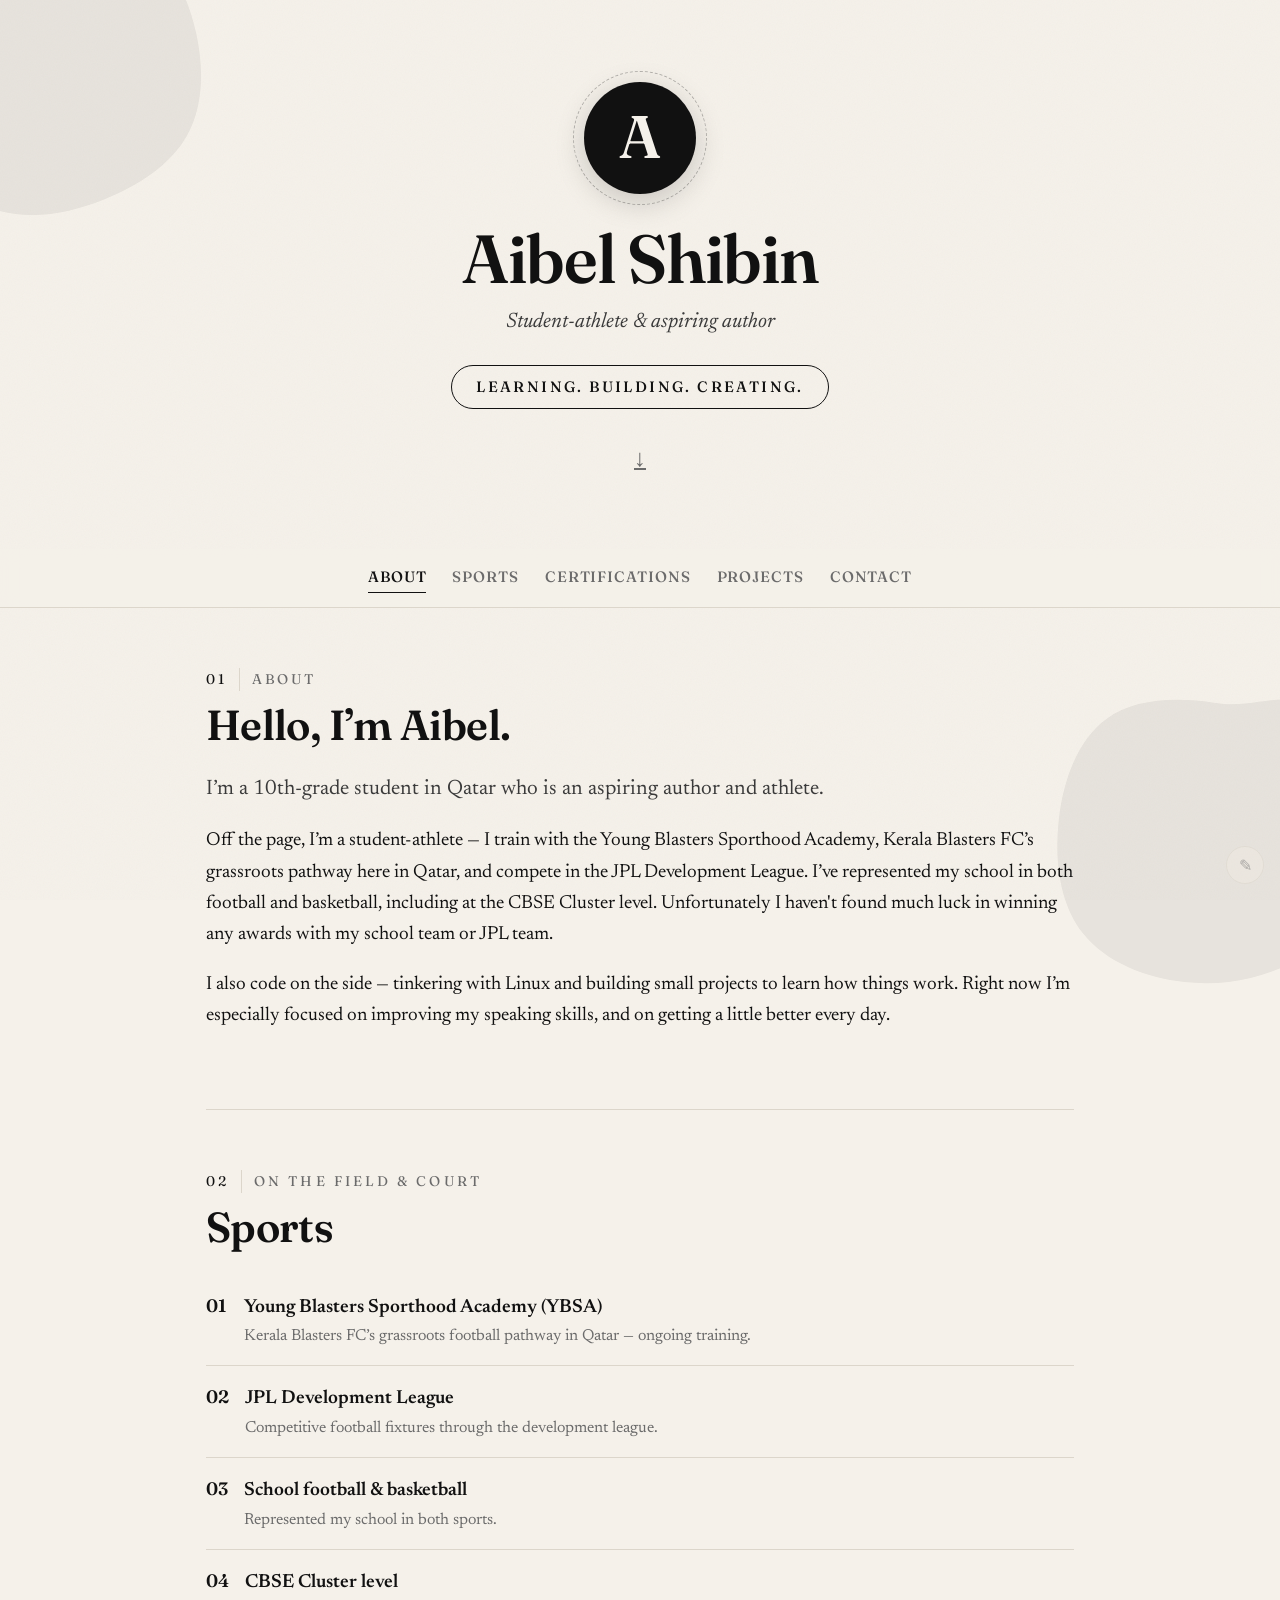
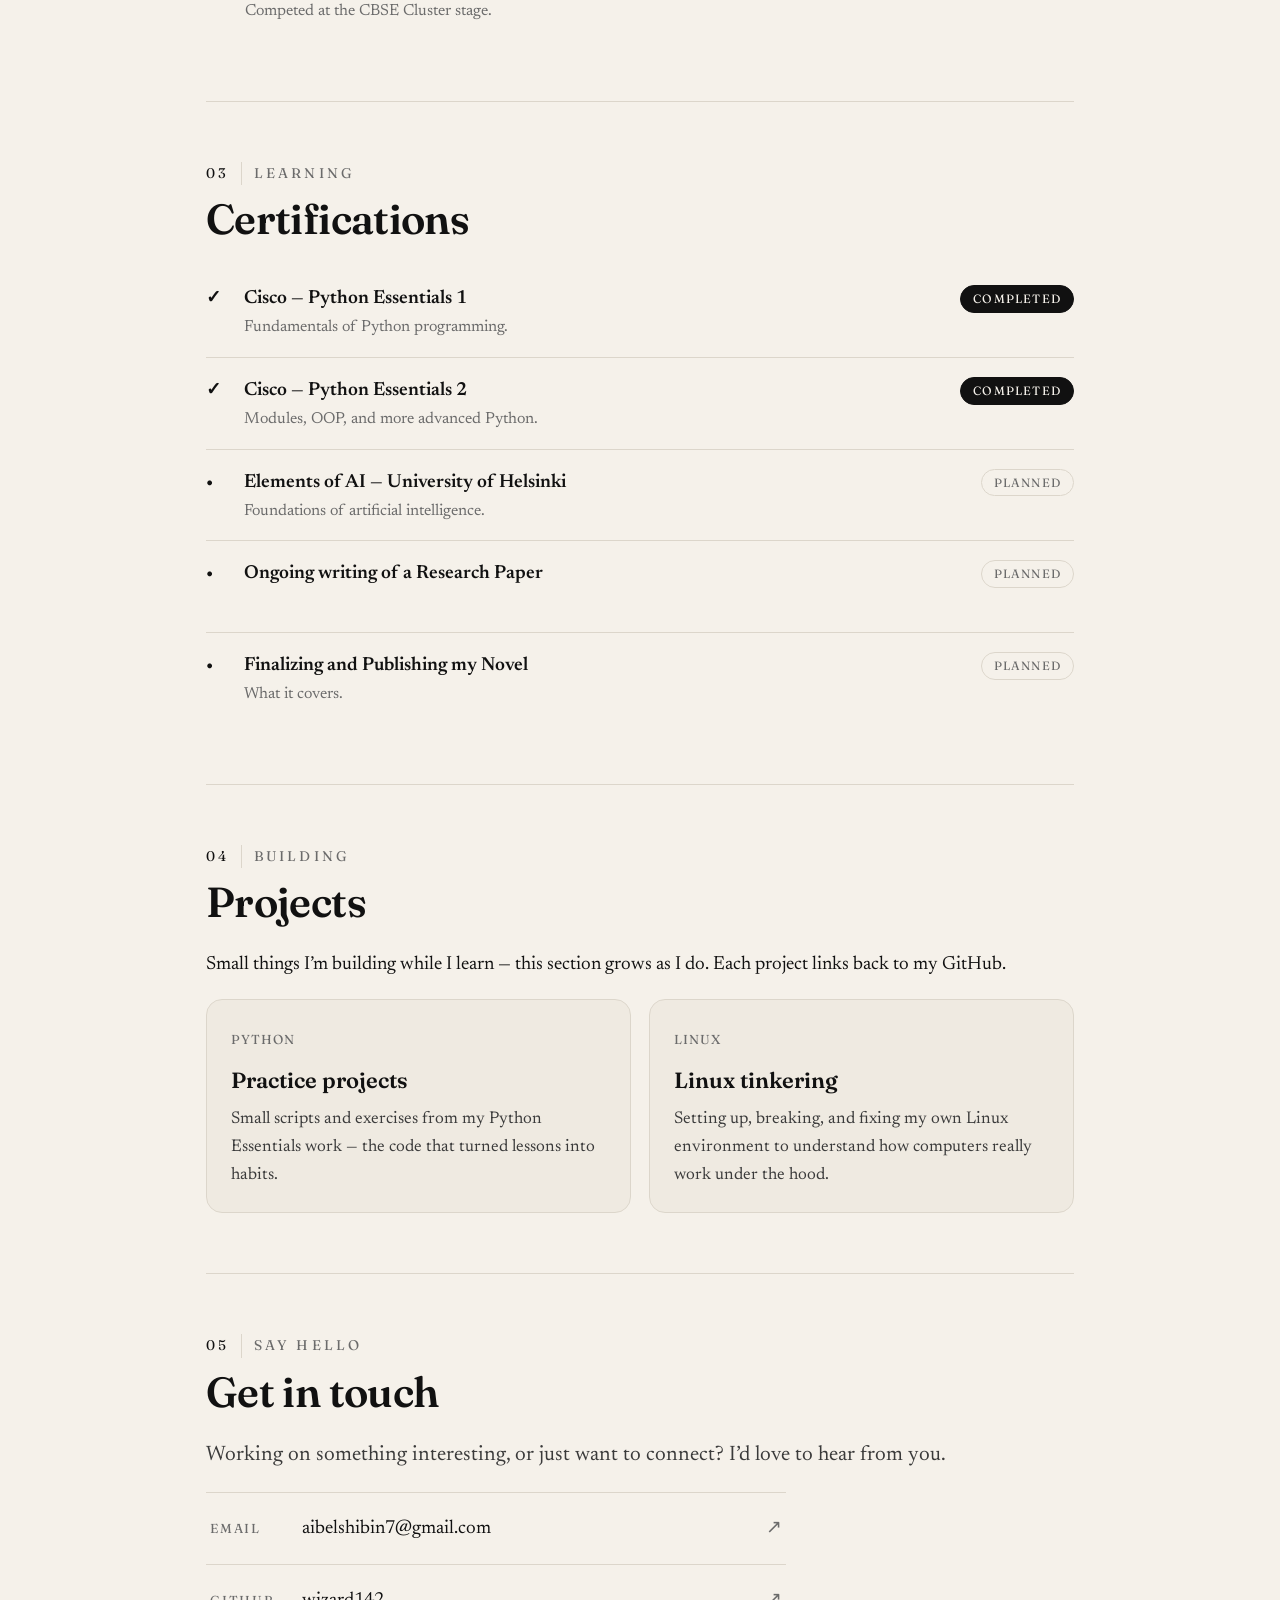
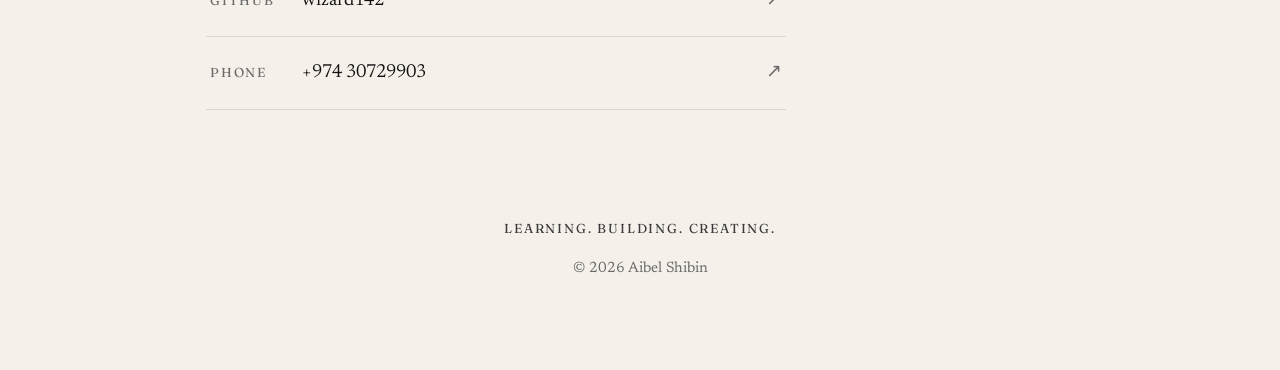
==== index.html @ 4d0c60ab "Add files via upload" ====
<!DOCTYPE html>
<html lang="en">
<head>
<meta charset="UTF-8">
<meta name="viewport" content="width=device-width, initial-scale=1.0">
<title>Aibel Shibin — Student-athlete &amp; aspiring author</title>
<meta name="description" content="Aibel Shibin — 10th-grade student in Qatar, aspiring author, student-athlete, and coder. Learning. Building. Creating.">
<script>document.documentElement.className += ' js';</script>
<link rel="preconnect" href="https://fonts.googleapis.com">
<link rel="preconnect" href="https://fonts.gstatic.com" crossorigin="">
<link href="https://fonts.googleapis.com/css2?family=Fraunces:ital,opsz,wght@0,9..144,300..900;1,9..144,300..600&amp;family=Newsreader:ital,opsz,wght@0,6..72,300..600;1,6..72,300..500&amp;display=swap" rel="stylesheet">
<style>
  :root{
    --paper:#F5F1EA;
    --ink:#111111;
    --ink-soft:#3a3a3a;
    --muted:#6b6b6b;
    --line:#dcd6cb;
    --card:#efeae1;
    --maxw:920px;
  }
  *{box-sizing:border-box;}
  html{scroll-behavior:smooth;}
  body{
    margin:0;background:var(--paper);color:var(--ink);
    font-family:"Newsreader", Georgia, "Times New Roman", serif;
    font-size:19px;line-height:1.65;-webkit-font-smoothing:antialiased;overflow-x:hidden;
  }

  /* ---- scroll progress ---- */
  #progress{position:fixed;top:0;left:0;height:3px;width:0;background:var(--ink);z-index:60;transition:width .12s linear;}

  /* ---- paper grain ---- */
  #grain{position:fixed;inset:0;z-index:0;pointer-events:none;opacity:.04;mix-blend-mode:multiply;
    background-image:url("data:image/svg+xml,%3Csvg xmlns='http://www.w3.org/2000/svg' width='140' height='140'%3E%3Cfilter id='n'%3E%3CfeTurbulence type='fractalNoise' baseFrequency='0.85' numOctaves='2' stitchTiles='stitch'/%3E%3C/filter%3E%3Crect width='100%25' height='100%25' filter='url(%23n)'/%3E%3C/svg%3E");}

  /* ---- organic corner blobs ---- */
  .blob{position:fixed;z-index:0;pointer-events:none;opacity:0.06;fill:var(--ink);}
  .blob.tl{top:-140px;left:-160px;width:420px;height:420px;animation:floatA 17s ease-in-out infinite;}
  .blob.br{bottom:-160px;right:-170px;width:460px;height:460px;animation:floatB 21s ease-in-out infinite;}
  @keyframes floatA{0%,100%{transform:translate(0,0) rotate(0deg);}50%{transform:translate(16px,-20px) rotate(6deg);}}
  @keyframes floatB{0%,100%{transform:translate(0,0) rotate(0deg);}50%{transform:translate(-18px,14px) rotate(-6deg);}}

  .wrap{position:relative;z-index:1;max-width:var(--maxw);margin:0 auto;padding:0 26px;}

  /* ---- hero ---- */
  header.hero{padding:82px 0 44px;text-align:center;}
  .avatar{
    position:relative;width:112px;height:112px;border-radius:50%;
    background:var(--ink);color:var(--paper);
    display:flex;align-items:center;justify-content:center;margin:0 auto 30px;
    font-family:"Fraunces", Georgia, serif;font-weight:600;font-size:60px;line-height:1;
    box-shadow:0 8px 30px rgba(0,0,0,.18);user-select:none;
    transition:transform .5s cubic-bezier(.2,.8,.2,1), box-shadow .5s;
  }
  .avatar::before{content:"";position:absolute;inset:-11px;border-radius:50%;border:1.5px dashed rgba(17,17,17,.28);animation:spin 24s linear infinite;}
  @keyframes spin{to{transform:rotate(360deg);}}
  .avatar:hover{transform:translateY(-4px) rotate(-4deg);box-shadow:0 14px 40px rgba(0,0,0,.24);}
  .avatar span{transform:translateY(-2px);}
  h1{font-family:"Fraunces", Georgia, serif;font-weight:600;font-size:clamp(40px,7.4vw,68px);letter-spacing:-0.015em;margin:0 0 14px;line-height:1.0;}
  .headline{font-size:clamp(17px,2.4vw,21px);color:var(--ink-soft);font-style:italic;margin:0 auto 24px;max-width:620px;}
  .pill{display:inline-block;border:1.5px solid var(--ink);border-radius:999px;padding:9px 24px;font-family:"Fraunces", Georgia, serif;font-weight:500;font-size:15px;letter-spacing:0.16em;text-transform:uppercase;}
  .scroll-hint{display:block;margin:38px auto 0;width:26px;height:26px;color:var(--muted);font-size:24px;line-height:26px;animation:bob 1.9s ease-in-out infinite;transition:opacity .4s;}
  @keyframes bob{0%,100%{transform:translateY(0);}50%{transform:translateY(7px);}}
  body.scrolled .scroll-hint{opacity:0;}

  /* ---- nav ---- */
  nav{position:sticky;top:0;z-index:5;background:rgba(245,241,234,0.82);backdrop-filter:blur(8px);border-bottom:1px solid var(--line);margin-top:32px;}
  nav .wrap{display:flex;flex-wrap:wrap;justify-content:center;gap:6px 26px;padding-top:14px;padding-bottom:14px;}
  nav a{color:var(--muted);text-decoration:none;font-size:15px;letter-spacing:0.06em;text-transform:uppercase;font-family:"Fraunces", Georgia, serif;font-weight:500;padding:2px 0;border-bottom:1.5px solid transparent;transition:border-color .25s,color .25s;}
  nav a:hover{color:var(--ink);border-bottom-color:var(--ink);}
  nav a.active{color:var(--ink);border-bottom-color:var(--ink);}

  /* ---- sections ---- */
  section{padding:60px 0;border-bottom:1px solid var(--line);}
  section:last-of-type{border-bottom:none;}
  .eyebrow{font-family:"Fraunces", Georgia, serif;font-size:14px;letter-spacing:0.22em;text-transform:uppercase;color:var(--muted);margin:0 0 12px;display:flex;align-items:center;}
  .eyebrow .num{color:var(--ink);margin-right:12px;padding-right:12px;border-right:1px solid var(--line);font-variant-numeric:tabular-nums;}
  h2{font-family:"Fraunces", Georgia, serif;font-weight:600;font-size:clamp(28px,4.6vw,42px);margin:0 0 24px;letter-spacing:-0.015em;line-height:1.08;}
  p{margin:0 0 18px;}
  p.lead{font-size:21px;color:var(--ink-soft);}

  /* cards / lists */
  .cards{display:grid;grid-template-columns:repeat(auto-fit,minmax(240px,1fr));gap:18px;margin-top:6px;}
  .card{position:relative;background:var(--card);border:1px solid var(--line);border-radius:16px;padding:24px 24px 22px;transition:transform .3s cubic-bezier(.2,.8,.2,1),box-shadow .3s;}
  .card:hover{transform:translateY(-4px);box-shadow:0 12px 30px rgba(0,0,0,.08);}
  .card h3{font-family:"Fraunces", Georgia, serif;font-weight:600;font-size:22px;margin:0 0 8px;}
  .card p{font-size:17px;color:var(--ink-soft);margin:0;}
  .card .tag{display:inline-block;font-size:13px;letter-spacing:0.08em;text-transform:uppercase;color:var(--muted);font-family:"Fraunces",serif;margin-bottom:12px;}

  ul.clean{list-style:none;padding:0;margin:0;}
  ul.clean li{position:relative;padding:16px 0;border-top:1px solid var(--line);display:flex;gap:16px;align-items:baseline;}
  ul.clean li:first-child{border-top:none;}
  ul.clean .mark{font-family:"Fraunces",serif;font-weight:600;font-size:18px;min-width:22px;}
  ul.clean .body strong{font-weight:600;}
  ul.clean .body span{display:block;color:var(--muted);font-size:16px;}

  .status{display:inline-block;font-size:12px;letter-spacing:0.1em;text-transform:uppercase;border:1px solid var(--line);border-radius:999px;padding:3px 12px;color:var(--muted);font-family:"Fraunces",serif;margin-left:auto;white-space:nowrap;}
  .status.done{color:var(--paper);background:var(--ink);border-color:var(--ink);}

  /* ---- contact ---- */
  .contact-grid{display:flex;flex-direction:column;border-top:1px solid var(--line);margin-top:14px;max-width:580px;}
  .contact-row{display:flex;align-items:center;gap:16px;padding:20px 4px;border-bottom:1px solid var(--line);text-decoration:none;color:var(--ink);transition:padding-left .28s cubic-bezier(.2,.8,.2,1),background .25s;}
  .contact-row:hover{padding-left:16px;background:linear-gradient(90deg,rgba(17,17,17,.03),transparent);}
  .c-label{font-family:"Fraunces",serif;font-size:13px;letter-spacing:0.14em;text-transform:uppercase;color:var(--muted);min-width:76px;}
  .c-val{font-size:19px;flex:1;word-break:break-word;}
  .c-arrow{color:var(--muted);font-size:19px;transition:transform .28s,color .28s;}
  .contact-row:hover .c-arrow{transform:translate(4px,-4px);color:var(--ink);}

  footer{text-align:center;padding:48px 0 70px;color:var(--muted);font-size:15px;}
  footer .motto{font-family:"Fraunces",serif;letter-spacing:0.14em;text-transform:uppercase;font-size:13px;color:var(--ink-soft);}

  /* ---- reveal on scroll ---- */
  .js .reveal{opacity:0;transform:translateY(18px);transition:opacity .7s cubic-bezier(.2,.8,.2,1),transform .7s cubic-bezier(.2,.8,.2,1);}
  .js .reveal.is-visible{opacity:1;transform:none;}

  /* ============ EDIT MODE UI ============ */
  #lockBtn{position:fixed;right:16px;bottom:16px;z-index:40;width:38px;height:38px;border-radius:50%;border:1px solid var(--line);background:var(--card);color:var(--muted);font-size:16px;cursor:pointer;opacity:.5;transition:opacity .2s,transform .2s;display:flex;align-items:center;justify-content:center;}
  #lockBtn:hover{opacity:1;transform:scale(1.08);}

  .edit-ui{display:none;}
  body.editing .edit-ui{display:flex;}

  .item-del{position:absolute;top:8px;right:0;width:26px;height:26px;border-radius:50%;border:1px solid var(--ink);background:var(--paper);color:var(--ink);font-size:16px;line-height:1;cursor:pointer;align-items:center;justify-content:center;padding:0;z-index:3;}
  .card .item-del{top:10px;right:10px;}
  .item-del:hover{background:var(--ink);color:var(--paper);}

  .add-btn{margin-top:16px;font-family:"Fraunces",serif;font-size:15px;letter-spacing:.04em;color:var(--ink-soft);background:transparent;border:1.5px dashed var(--muted);border-radius:12px;padding:12px 18px;cursor:pointer;transition:background .2s,border-color .2s;align-items:center;justify-content:center;width:100%;}
  .add-btn:hover{background:var(--card);border-color:var(--ink);color:var(--ink);}

  body.editing ul.clean li{padding-right:40px;}
  body.editing .status{margin-right:6px;}
  body.editing .editable{cursor:text;border-radius:4px;transition:box-shadow .15s;}
  body.editing .editable:hover{box-shadow:0 0 0 2px var(--line);}
  body.editing .editable:focus{outline:none;box-shadow:0 0 0 2px var(--ink);}
  body.editing .status{cursor:pointer;}
  body.editing .status:hover{box-shadow:0 0 0 2px var(--ink);}
  body.editing .contact-row{pointer-events:auto;}
  body.editing .c-arrow{display:none;}

  #editBar{position:fixed;left:50%;bottom:22px;transform:translateX(-50%);z-index:41;background:var(--ink);color:var(--paper);border-radius:999px;padding:10px 12px 10px 22px;gap:14px;align-items:center;box-shadow:0 10px 34px rgba(0,0,0,.28);font-family:"Fraunces",serif;font-size:15px;}
  #editBar .flag{letter-spacing:.1em;text-transform:uppercase;font-size:12px;opacity:.75;}
  #editBar button{font-family:"Fraunces",serif;font-size:14px;border-radius:999px;border:1px solid var(--paper);background:transparent;color:var(--paper);padding:8px 16px;cursor:pointer;transition:background .2s,color .2s;}
  #editBar button:hover{background:var(--paper);color:var(--ink);}
  #editBar #btnDownload{background:var(--paper);color:var(--ink);font-weight:600;}
  #editBar #btnDownload:hover{opacity:.85;}

  #lockModal{position:fixed;inset:0;z-index:50;background:rgba(20,18,15,.5);backdrop-filter:blur(3px);align-items:center;justify-content:center;display:none;}
  #lockModal:not([hidden]){display:flex;}
  .modal-card{background:var(--paper);border-radius:18px;padding:30px 28px;width:min(360px,90vw);box-shadow:0 20px 60px rgba(0,0,0,.3);text-align:center;}
  .modal-card h3{font-family:"Fraunces",serif;font-size:24px;margin:0 0 6px;}
  .modal-card p{font-size:16px;color:var(--muted);margin:0 0 18px;}
  #pwInput{width:100%;padding:12px 14px;font-size:17px;font-family:inherit;border:1.5px solid var(--line);border-radius:10px;background:#fff;margin-bottom:16px;}
  #pwInput:focus{outline:none;border-color:var(--ink);}
  .modal-actions{display:flex;gap:10px;justify-content:center;}
  .modal-actions button{font-family:"Fraunces",serif;font-size:15px;padding:11px 22px;border-radius:999px;cursor:pointer;border:1.5px solid var(--ink);}
  #pwOk{background:var(--ink);color:var(--paper);}
  #pwCancel{background:transparent;color:var(--ink);}
  .pw-err{color:#a11;font-size:14px;margin:12px 0 0;}

  @media (max-width:560px){
    body{font-size:18px;}
    header.hero{padding:60px 0 34px;}
    section{padding:46px 0;}
    #editBar{flex-wrap:wrap;justify-content:center;left:12px;right:12px;transform:none;border-radius:18px;padding:12px 14px;}
  }

  @media (prefers-reduced-motion: reduce){
    .js .reveal{opacity:1;transform:none;transition:none;}
    .blob,.avatar::before,.scroll-hint{animation:none;}
    .avatar,.card,.btn,.contact-row{transition:none;}
    html{scroll-behavior:auto;}
  }
</style>
</head>
<body class="">

  <div id="progress"></div>
  <div id="grain"></div>

  <!-- organic corner blobs -->
  <svg class="blob tl" viewBox="0 0 200 200" xmlns="http://www.w3.org/2000/svg"><path d="M46.6,-59.2C58.9,-49.2,66.3,-33.4,69.8,-16.7C73.3,0,72.9,17.6,65.2,31.3C57.5,45,42.5,54.8,26.3,61.4C10.1,68,-7.3,71.4,-23.9,67.2C-40.5,63,-56.3,51.2,-64.7,35.6C-73.1,20,-74.1,0.6,-69.4,-16.7C-64.7,-34,-54.3,-49.2,-40.7,-58.9C-27.1,-68.6,-10.3,-72.8,4.6,-78.4C19.5,-84,39,-69.2,46.6,-59.2Z" transform="translate(100 100)"></path></svg>
  <svg class="blob br" viewBox="0 0 200 200" xmlns="http://www.w3.org/2000/svg"><path d="M39.5,-52.9C50.3,-44.3,57.6,-31.8,62.2,-17.6C66.8,-3.4,68.7,12.5,63.4,26C58.1,39.5,45.6,50.6,31.4,57.7C17.2,64.8,1.3,67.9,-15.4,66.1C-32.1,64.3,-49.6,57.6,-59.6,44.9C-69.6,32.2,-72.1,13.5,-70.1,-4.4C-68.1,-22.3,-61.6,-39.4,-49.4,-48.3C-37.2,-57.2,-19.3,-57.9,-2,-55.2C15.3,-52.5,28.7,-61.5,39.5,-52.9Z" transform="translate(100 100)"></path></svg>

  <!-- HERO -->
  <header class="hero">
    <div class="wrap">
      <div class="avatar reveal" aria-hidden="true"><span>A</span></div>
      <h1 class="reveal">Aibel Shibin</h1>
      <p class="headline reveal">Student-athlete &amp; aspiring author</p>
      <span class="pill reveal">Learning. Building. Creating.</span>
      <a class="scroll-hint" href="#about" aria-label="Scroll down">↓</a>
    </div>
  </header>

  <!-- NAV -->
  <nav>
    <div class="wrap">
      <a href="#about" class="">About</a>
      <a href="#sports" class="">Sports</a>
      <a href="#certs" class="">Certifications</a>
      <a href="#projects" class="">Projects</a>
      <a href="#contact" class="">Contact</a>
    </div>
  </nav>

  <main class="wrap">

    <!-- ABOUT -->
    <section id="about">
      <p class="eyebrow reveal"><span class="num">01</span> About</p>
      <h2 class="reveal">Hello, I’m Aibel.</h2>
      <p class="lead reveal editable">I’m a 10th-grade student in Qatar who is an aspiring author and athlete.</p>
      <p class="reveal editable">Off the page, I’m a student-athlete — I train with the Young Blasters Sporthood Academy, Kerala Blasters FC’s grassroots pathway here in Qatar, and compete in the JPL Development League. I’ve represented my school in both football and basketball, including at the CBSE Cluster level. Unfortunately I haven't found much luck in winning any awards with my school team or JPL team.&nbsp;</p>
      <p class="reveal editable">I also code on the side — tinkering with Linux and building small projects to learn how things work. Right now I’m especially focused on improving my speaking skills, and on getting a little better every day.</p>
    </section>

    <!-- SPORTS -->
    <section id="sports">
      <p class="eyebrow reveal"><span class="num">02</span> On the field &amp; court</p>
      <h2 class="reveal">Sports</h2>
      <ul class="clean reveal" data-list="sports" data-renumber="">
        <li>
          <span class="mark">01</span>
          <span class="body"><strong class="editable">Young Blasters Sporthood Academy (YBSA)</strong>
          <span class="editable">Kerala Blasters FC’s grassroots football pathway in Qatar — ongoing training.</span></span>
        </li>
        <li>
          <span class="mark">02</span>
          <span class="body"><strong class="editable">JPL Development League</strong>
          <span class="editable">Competitive football fixtures through the development league.</span></span>
        </li>
        <li>
          <span class="mark">03</span>
          <span class="body"><strong class="editable">School football &amp; basketball</strong>
          <span class="editable">Represented my school in both sports.</span></span>
        </li>
        <li>
          <span class="mark">04</span>
          <span class="body"><strong class="editable">CBSE Cluster level</strong>
          <span class="editable">Competed at the CBSE Cluster stage.</span></span>
        </li>
      </ul>
      <button class="add-btn edit-ui" type="button" data-add="sports">+ Add sports entry</button>
    </section>

    <!-- CERTIFICATIONS -->
    <section id="certs">
      <p class="eyebrow reveal"><span class="num">03</span> Learning</p>
      <h2 class="reveal">Certifications</h2>
      <ul class="clean reveal" data-list="certs">
        <li>
          <span class="mark">✓</span>
          <span class="body"><strong class="editable">Cisco — Python Essentials 1</strong>
          <span class="editable">Fundamentals of Python programming.</span></span>
          <span class="status done">Completed</span>
        </li>
        <li>
          <span class="mark">✓</span>
          <span class="body"><strong class="editable">Cisco — Python Essentials 2</strong>
          <span class="editable">Modules, OOP, and more advanced Python.</span></span>
          <span class="status done">Completed</span>
        </li>
        <li>
          <span class="mark">•</span>
          <span class="body"><strong class="editable">Elements of AI — University of Helsinki</strong>
          <span class="editable">Foundations of artificial intelligence.</span></span>
          <span class="status">Planned</span>
        </li>
        
        
      <li>
    <span class="mark">•</span>
    <span class="body"><strong class="editable">Ongoing writing of a Research Paper</strong>
    <span class="editable"><br></span></span>
    <span class="status">Planned</span>
  </li><li>
    <span class="mark">•</span>
    <span class="body"><strong class="editable">Finalizing and Publishing my Novel</strong>
    <span class="editable">What it covers.</span></span>
    <span class="status">Planned</span>
  </li></ul>
      <button class="add-btn edit-ui" type="button" data-add="certs">+ Add certificate</button>
    </section>

    <!-- PROJECTS -->
    <section id="projects">
      <p class="eyebrow reveal"><span class="num">04</span> Building</p>
      <h2 class="reveal">Projects</h2>
      <p class="reveal editable">Small things I’m building while I learn — this section grows as I do. Each project links back to my GitHub.</p>
      <div class="cards reveal" data-list="projects">
        <div class="card">
          <span class="tag editable">Python</span>
          <h3 class="editable">Practice projects</h3>
          <p class="editable">Small scripts and exercises from my Python Essentials work — the code that turned lessons into habits.</p>
        </div>
        <div class="card">
          <span class="tag editable">Linux</span>
          <h3 class="editable">Linux tinkering</h3>
          <p class="editable">Setting up, breaking, and fixing my own Linux environment to understand how computers really work under the hood.</p>
        </div>
        
      </div>
      <button class="add-btn edit-ui" type="button" data-add="projects">+ Add project</button>
    </section>

    <!-- CONTACT -->
    <section id="contact">
      <p class="eyebrow reveal"><span class="num">05</span> Say hello</p>
      <h2 class="reveal">Get in touch</h2>
      <p class="lead reveal editable">Working on something interesting, or just want to connect? I’d love to hear from you.</p>
      <div class="contact-grid reveal" data-contact="">
        <a class="contact-row" data-type="email" href="mailto:aibelshibin7@gmail.com">
          <span class="c-label">Email</span>
          <span class="c-val editable">aibelshibin7@gmail.com</span>
          <span class="c-arrow">↗</span>
        </a>
        <a class="contact-row" data-type="github" href="https://github.com/wizard142" target="_blank" rel="noopener">
          <span class="c-label">GitHub</span>
          <span class="c-val editable">wizard142</span>
          <span class="c-arrow">↗</span>
        </a>
        <a class="contact-row" data-type="phone" href="tel:+97430729903">
          <span class="c-label">Phone</span>
          <span class="c-val editable">+974 30729903</span>
          <span class="c-arrow">↗</span>
        </a>
      </div>
    </section>

  </main>

  <footer>
    <p class="motto">Learning. Building. Creating.</p>
    <p>© <span id="yr">2026</span> Aibel Shibin</p>
  </footer>

  <!-- edit affordances -->
  <button id="lockBtn" title="Edit site" aria-label="Edit site">✎</button>

  <div id="editBar" class="edit-ui" aria-hidden="true">
    <span class="flag">Editing</span>
    <button type="button" id="btnDownload">↓ Download updated site</button>
    <button type="button" id="btnExit">Done</button>
  </div>

  <div id="lockModal" hidden="">
    <div class="modal-card">
      <h3>Edit mode</h3>
      <p>Enter your password to edit this site.</p>
      <input id="pwInput" type="password" placeholder="Password" autocomplete="off">
      <div class="modal-actions">
        <button id="pwCancel" type="button">Cancel</button>
        <button id="pwOk" type="button">Unlock</button>
      </div>
      <p id="pwErr" class="pw-err" hidden="">Wrong password — try again.</p>
    </div>
  </div>

  <!-- item templates (used by the editor) -->
  <template id="tpl-sports"><li>
    <span class="mark">00</span>
    <span class="body"><strong class="editable">New entry</strong>
    <span class="editable">Describe it here.</span></span>
  </li></template>
  <template id="tpl-certs"><li>
    <span class="mark">•</span>
    <span class="body"><strong class="editable">New certificate</strong>
    <span class="editable">What it covers.</span></span>
    <span class="status">Planned</span>
  </li></template>
  <template id="tpl-projects"><div class="card">
    <span class="tag editable">Tag</span>
    <h3 class="editable">New project</h3>
    <p class="editable">Describe your project here.</p>
  </div></template>

  <script>
  /* ============================================================
     YOUR EDIT PASSWORD  —  change the word below to your own secret.
     (Keep the quotes.)  This soft-lock stops casual visitors from
     opening edit mode. Real protection is your GitHub login: nothing
     goes live until YOU download and re-upload the file.
  ============================================================ */
  const EDIT_PASSWORD = "monoedit";

  document.getElementById('yr').textContent = new Date().getFullYear();

  /* ---------- scroll: progress bar, scrollspy, hint ---------- */
  (function(){
    var progress=document.getElementById('progress');
    var sections=[].slice.call(document.querySelectorAll('main section[id]'));
    var links=[].slice.call(document.querySelectorAll('nav a'));
    function onScroll(){
      var st=window.scrollY||document.documentElement.scrollTop;
      var h=document.documentElement.scrollHeight-window.innerHeight;
      progress.style.width=(h>0?(st/h*100):0)+'%';
      document.body.classList.toggle('scrolled', st>40);
      var cur=sections.length?sections[0]:null;
      sections.forEach(function(s){ if(st>=s.offsetTop-150) cur=s; });
      links.forEach(function(a){ a.classList.toggle('active', cur && a.getAttribute('href')==='#'+cur.id); });
    }
    window.addEventListener('scroll', onScroll, {passive:true});
    window.addEventListener('resize', onScroll);
    onScroll();
  })();

  /* ---------- reveal on scroll ---------- */
  (function(){
    var revs = [].slice.call(document.querySelectorAll('.reveal'));
    if(!('IntersectionObserver' in window)){ revs.forEach(function(el){el.classList.add('is-visible');}); return; }
    var io = new IntersectionObserver(function(entries){
      entries.forEach(function(en){ if(en.isIntersecting){ en.target.classList.add('is-visible'); io.unobserve(en.target);} });
    }, {threshold:0.12, rootMargin:'0px 0px -40px 0px'});
    revs.forEach(function(el){
      var i=0, s=el.previousElementSibling;
      while(s){ if(s.classList&&s.classList.contains('reveal')) i++; s=s.previousElementSibling; }
      el.style.transitionDelay = Math.min(i,6)*70 + 'ms';
      io.observe(el);
    });
  })();

  /* ---------- contact links rebuild from editable text ---------- */
  function syncContacts(){
    [].forEach.call(document.querySelectorAll('[data-contact] .contact-row'), function(row){
      var type=row.getAttribute('data-type');
      var valEl=row.querySelector('.c-val'); if(!valEl) return;
      var val=(valEl.textContent||'').trim();
      var href='#';
      if(type==='email') href='mailto:'+val;
      else if(type==='phone') href='tel:'+val.replace(/[^0-9+]/g,'');
      else if(type==='github') href=/^https?:\/\//i.test(val) ? val : 'https://github.com/'+val.replace(/^@/,'');
      row.setAttribute('href',href);
    });
  }
  syncContacts();
  // prevent navigation while editing; keep hrefs in sync as you type
  [].forEach.call(document.querySelectorAll('[data-contact] .contact-row'), function(row){
    row.addEventListener('click', function(e){ if(document.body.classList.contains('editing')) e.preventDefault(); });
    var v=row.querySelector('.c-val');
    if(v) v.addEventListener('input', syncContacts);
  });

  /* ---------- editor ---------- */
  var body = document.body;
  var listCfg = { sports:{tpl:'tpl-sports'}, certs:{tpl:'tpl-certs'}, projects:{tpl:'tpl-projects'} };

  function itemsOf(listEl){
    return [].slice.call(listEl.children).filter(function(c){ return c.matches('li, .card'); });
  }
  function renumber(listEl){
    if(!listEl.hasAttribute('data-renumber')) return;
    itemsOf(listEl).forEach(function(li,i){
      var m=li.querySelector('.mark'); if(m) m.textContent = String(i+1).padStart(2,'0');
    });
  }
  function addDelBtn(item){
    if(item.querySelector('.item-del')) return;
    var b=document.createElement('button');
    b.className='item-del edit-ui'; b.type='button'; b.title='Delete'; b.innerHTML='&times;';
    b.addEventListener('click', function(){
      var list=item.closest('[data-list]'); item.remove(); if(list) renumber(list);
    });
    item.appendChild(b);
  }
  function setEditable(on){
    [].forEach.call(document.querySelectorAll('.editable'), function(el){
      if(on) el.setAttribute('contenteditable','true'); else el.removeAttribute('contenteditable');
    });
  }
  function enterEdit(){
    body.classList.add('editing');
    [].forEach.call(document.querySelectorAll('[data-list]'), function(list){ itemsOf(list).forEach(addDelBtn); });
    setEditable(true);
    document.getElementById('editBar').setAttribute('aria-hidden','false');
  }
  function exitEdit(){
    body.classList.remove('editing');
    [].forEach.call(document.querySelectorAll('.item-del'), function(b){ b.remove(); });
    setEditable(false);
    syncContacts();
    document.getElementById('editBar').setAttribute('aria-hidden','true');
  }

  [].forEach.call(document.querySelectorAll('[data-add]'), function(btn){
    btn.addEventListener('click', function(){
      var key=btn.getAttribute('data-add');
      var list=document.querySelector('[data-list="'+key+'"]');
      var tpl=document.getElementById(listCfg[key].tpl);
      var node=tpl.content.firstElementChild.cloneNode(true);
      list.appendChild(node);
      addDelBtn(node);
      node.querySelectorAll('.editable').forEach(function(el){ el.setAttribute('contenteditable','true'); });
      renumber(list);
      node.scrollIntoView({behavior:'smooth', block:'center'});
    });
  });

  document.addEventListener('click', function(e){
    if(!body.classList.contains('editing')) return;
    var s=e.target.closest('.status'); if(!s) return;
    if(s.classList.contains('done')){ s.classList.remove('done'); s.textContent='Planned'; }
    else { s.classList.add('done'); s.textContent='Completed'; }
  });

  var modal=document.getElementById('lockModal');
  var pwInput=document.getElementById('pwInput');
  var pwErr=document.getElementById('pwErr');
  function openModal(){ pwErr.hidden=true; pwInput.value=''; modal.hidden=false; setTimeout(function(){pwInput.focus();},50); }
  function closeModal(){ modal.hidden=true; }
  function tryUnlock(){
    if(pwInput.value === EDIT_PASSWORD){ closeModal(); enterEdit(); }
    else { pwErr.hidden=false; pwInput.select(); }
  }
  document.getElementById('lockBtn').addEventListener('click', function(){
    if(body.classList.contains('editing')) exitEdit(); else openModal();
  });
  document.getElementById('pwOk').addEventListener('click', tryUnlock);
  document.getElementById('pwCancel').addEventListener('click', closeModal);
  pwInput.addEventListener('keydown', function(e){ if(e.key==='Enter') tryUnlock(); if(e.key==='Escape') closeModal(); });
  modal.addEventListener('click', function(e){ if(e.target===modal) closeModal(); });
  document.getElementById('btnExit').addEventListener('click', exitEdit);

  document.getElementById('btnDownload').addEventListener('click', function(){
    syncContacts();
    var clone=document.documentElement.cloneNode(true);
    clone.querySelectorAll('.item-del').forEach(function(e){ e.remove(); });
    clone.querySelectorAll('[contenteditable]').forEach(function(e){ e.removeAttribute('contenteditable'); });
    clone.querySelectorAll('.is-visible').forEach(function(e){ e.classList.remove('is-visible'); });
    clone.querySelectorAll('nav a.active').forEach(function(e){ e.classList.remove('active'); });
    clone.querySelectorAll('[style]').forEach(function(e){ if(e.id==='progress'||e.classList.contains('reveal')) e.removeAttribute('style'); });
    var b=clone.querySelector('body'); if(b){ b.classList.remove('editing'); b.classList.remove('scrolled'); }
    var m=clone.querySelector('#lockModal'); if(m) m.setAttribute('hidden','');
    var pi=clone.querySelector('#pwInput'); if(pi) pi.removeAttribute('value');
    var eb=clone.querySelector('#editBar'); if(eb) eb.setAttribute('aria-hidden','true');
    var html='<!DOCTYPE html>\n<html lang="en">\n'+clone.innerHTML+'\n</html>';
    var blob=new Blob([html], {type:'text/html'});
    var url=URL.createObjectURL(blob);
    var a=document.createElement('a'); a.href=url; a.download='index.html';
    document.body.appendChild(a); a.click(); a.remove();
    setTimeout(function(){ URL.revokeObjectURL(url); }, 500);
  });
  </script>


</body>
</html>
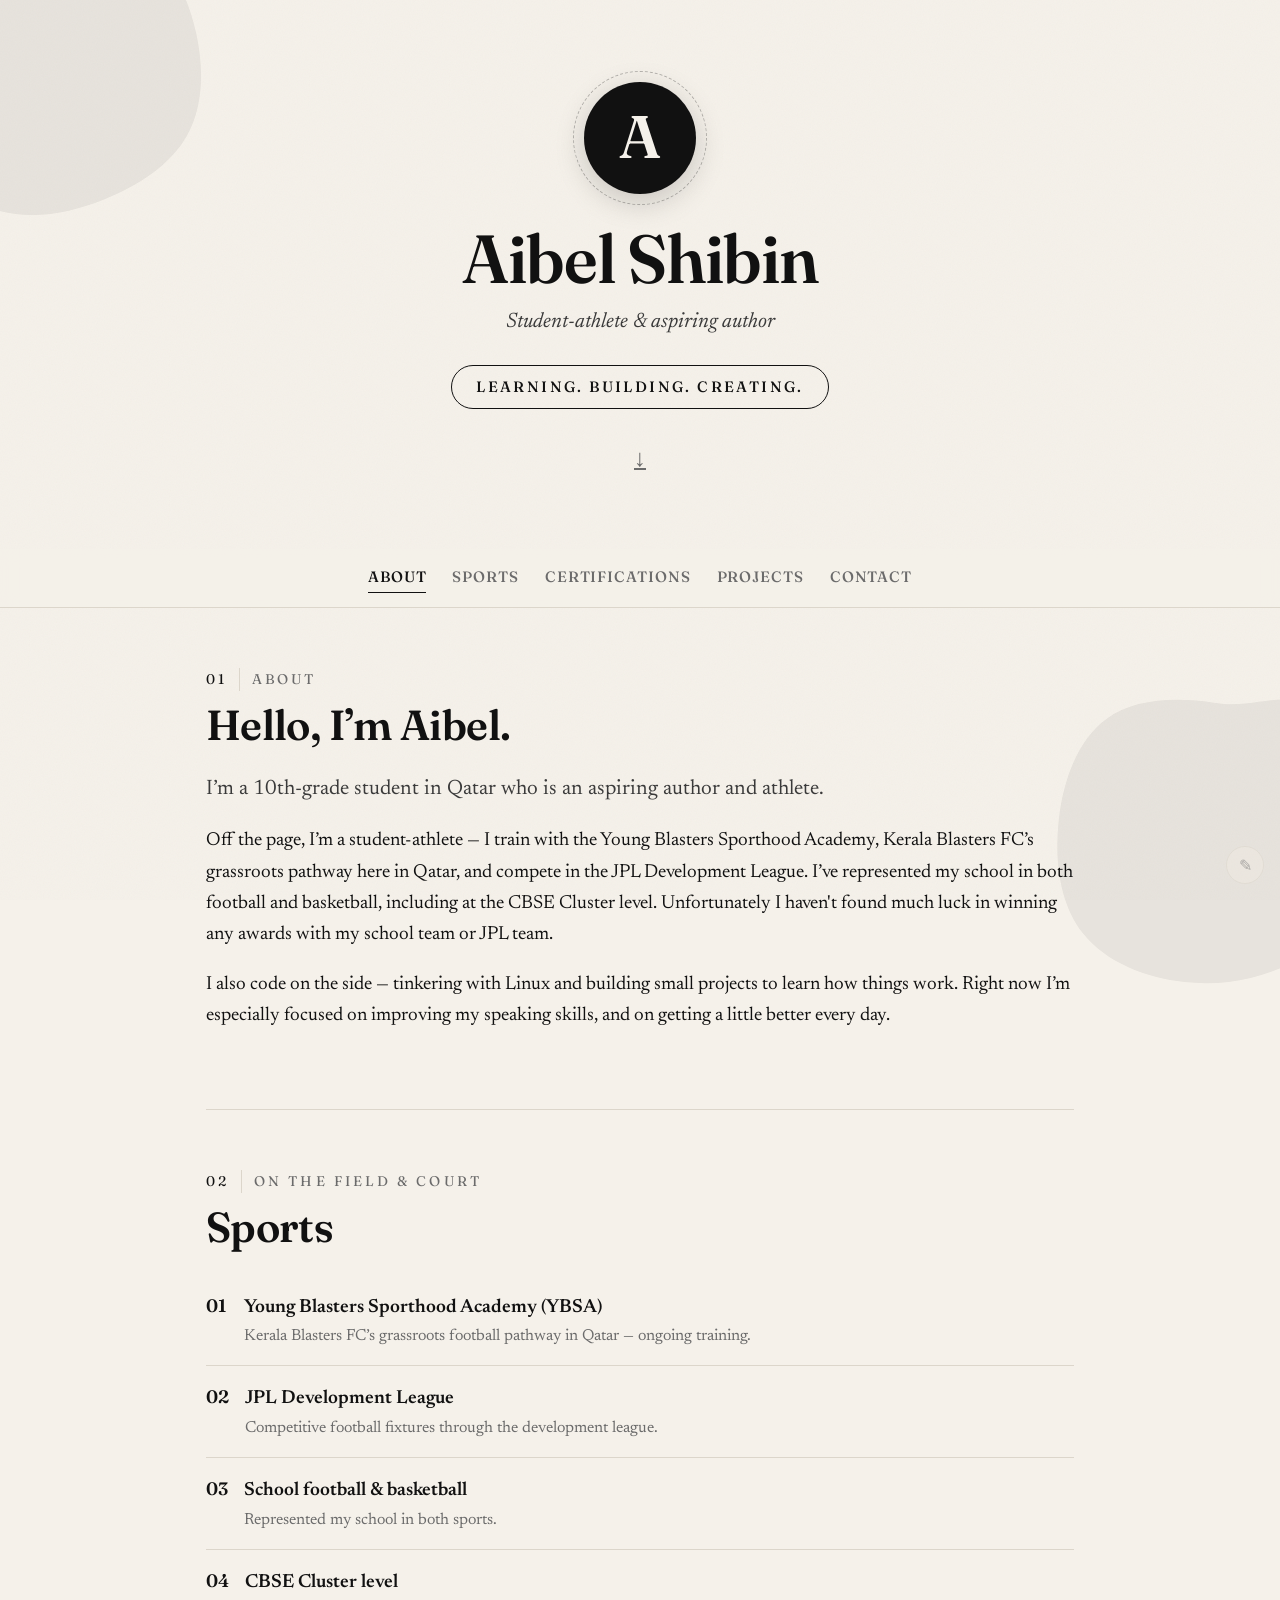
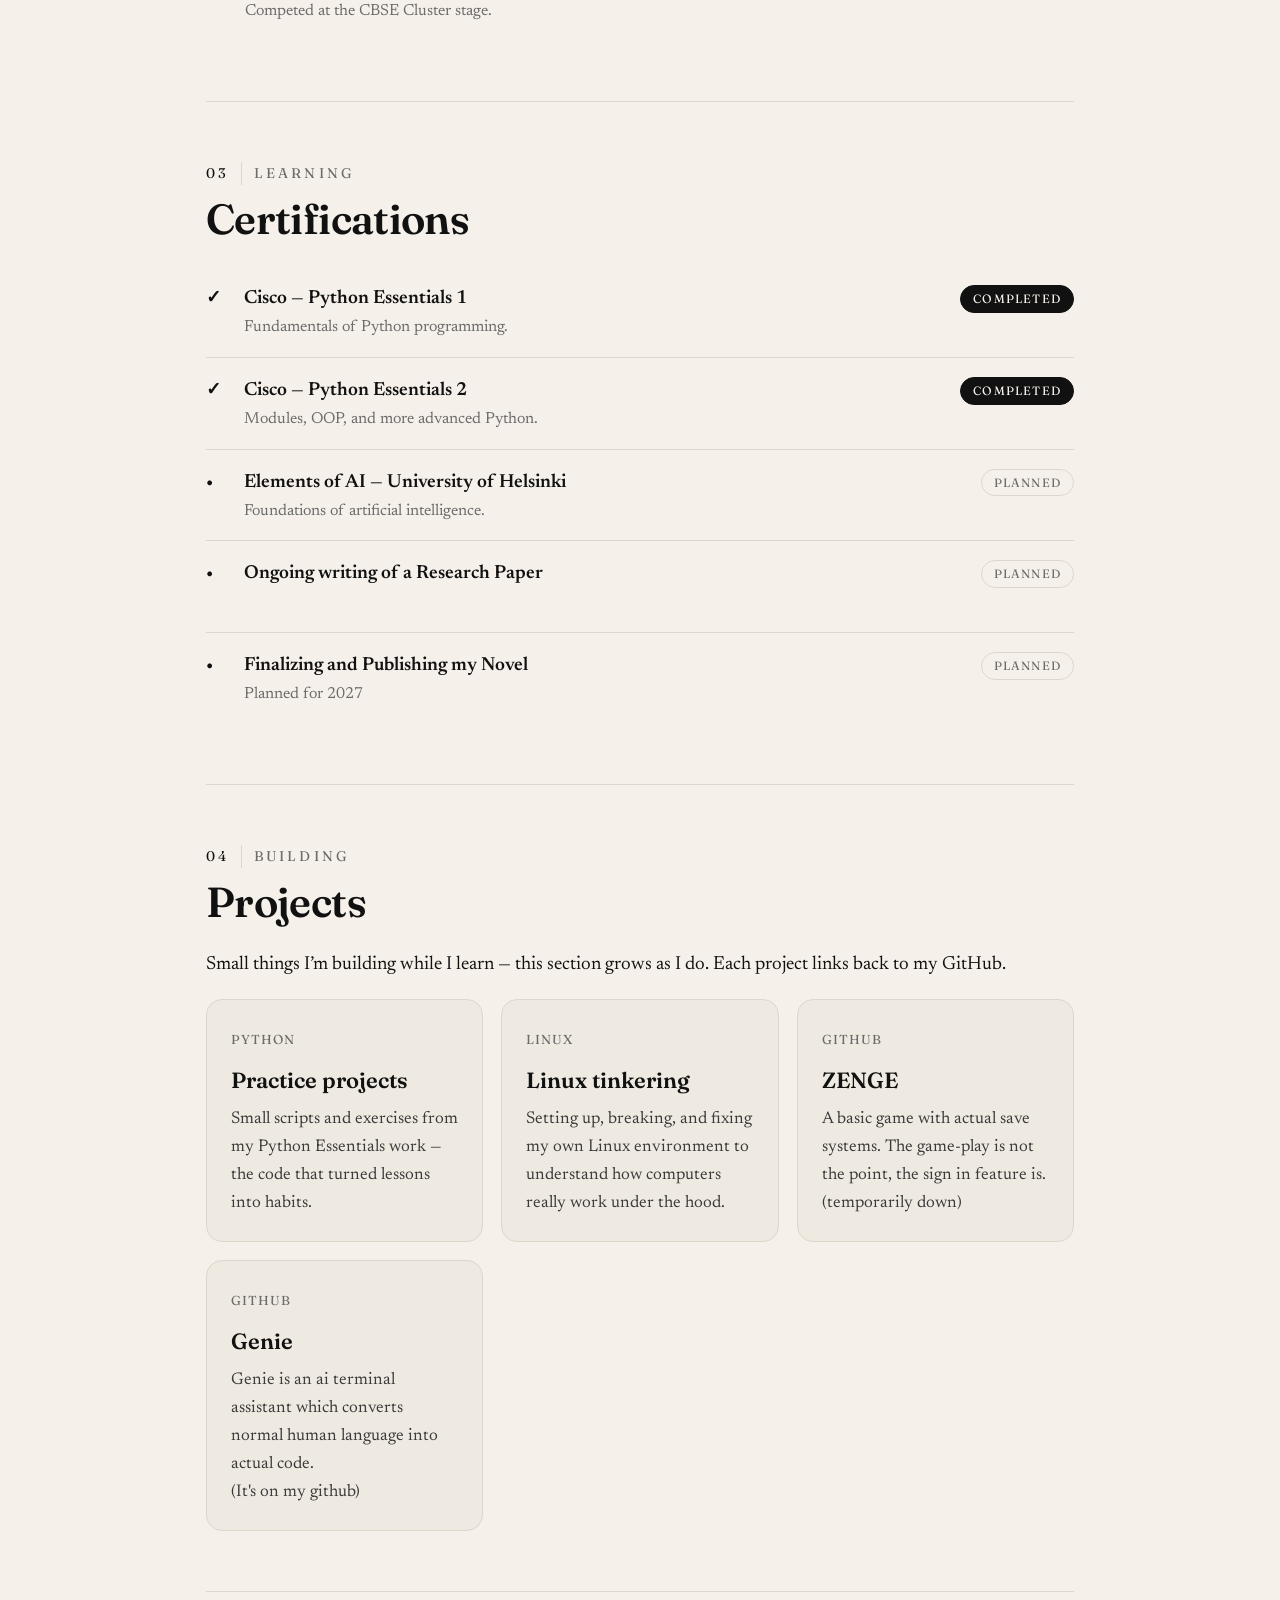
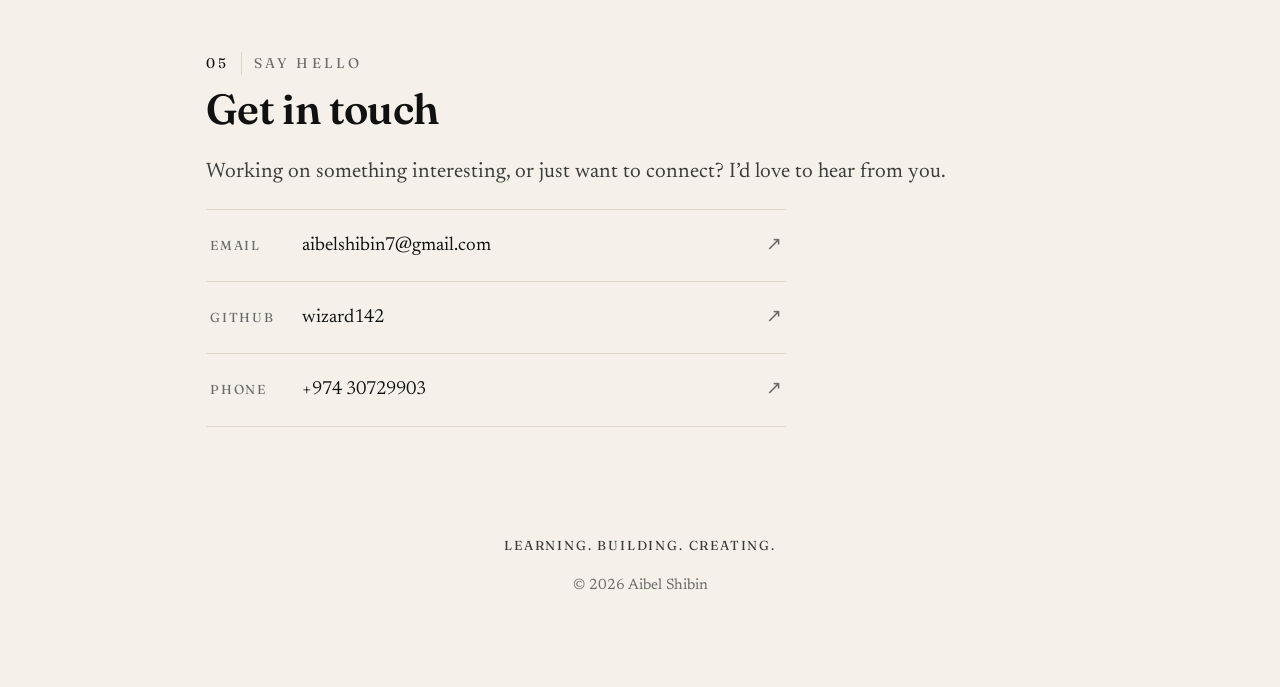
==== commit 3535b4b9: "Add files via upload" ====
--- a/index.html
+++ b/index.html
@@ -277,7 +277,7 @@
   </li><li>
     <span class="mark">•</span>
     <span class="body"><strong class="editable">Finalizing and Publishing my Novel</strong>
-    <span class="editable">What it covers.</span></span>
+    <span class="editable">Planned for 2027</span></span>
     <span class="status">Planned</span>
   </li></ul>
       <button class="add-btn edit-ui" type="button" data-add="certs">+ Add certificate</button>
@@ -300,7 +300,15 @@
           <p class="editable">Setting up, breaking, and fixing my own Linux environment to understand how computers really work under the hood.</p>
         </div>
         
-      </div>
+      <div class="card">
+    <span class="tag editable">GITHUB</span>
+    <h3 class="editable">ZENGE</h3>
+    <p class="editable">A basic game with actual save systems. The game-play is not the point, the sign in feature is.<br>(temporarily down)</p>
+  </div><div class="card">
+    <span class="tag editable">GITHUB</span>
+    <h3 class="editable">Genie</h3>
+    <p class="editable">Genie is an ai terminal assistant which converts normal human language into actual code.<br>(It's on my github)</p>
+  </div></div>
       <button class="add-btn edit-ui" type="button" data-add="projects">+ Add project</button>
     </section>
 
@@ -543,5 +551,6 @@
   </script>
 
 
+
 </body>
 </html>
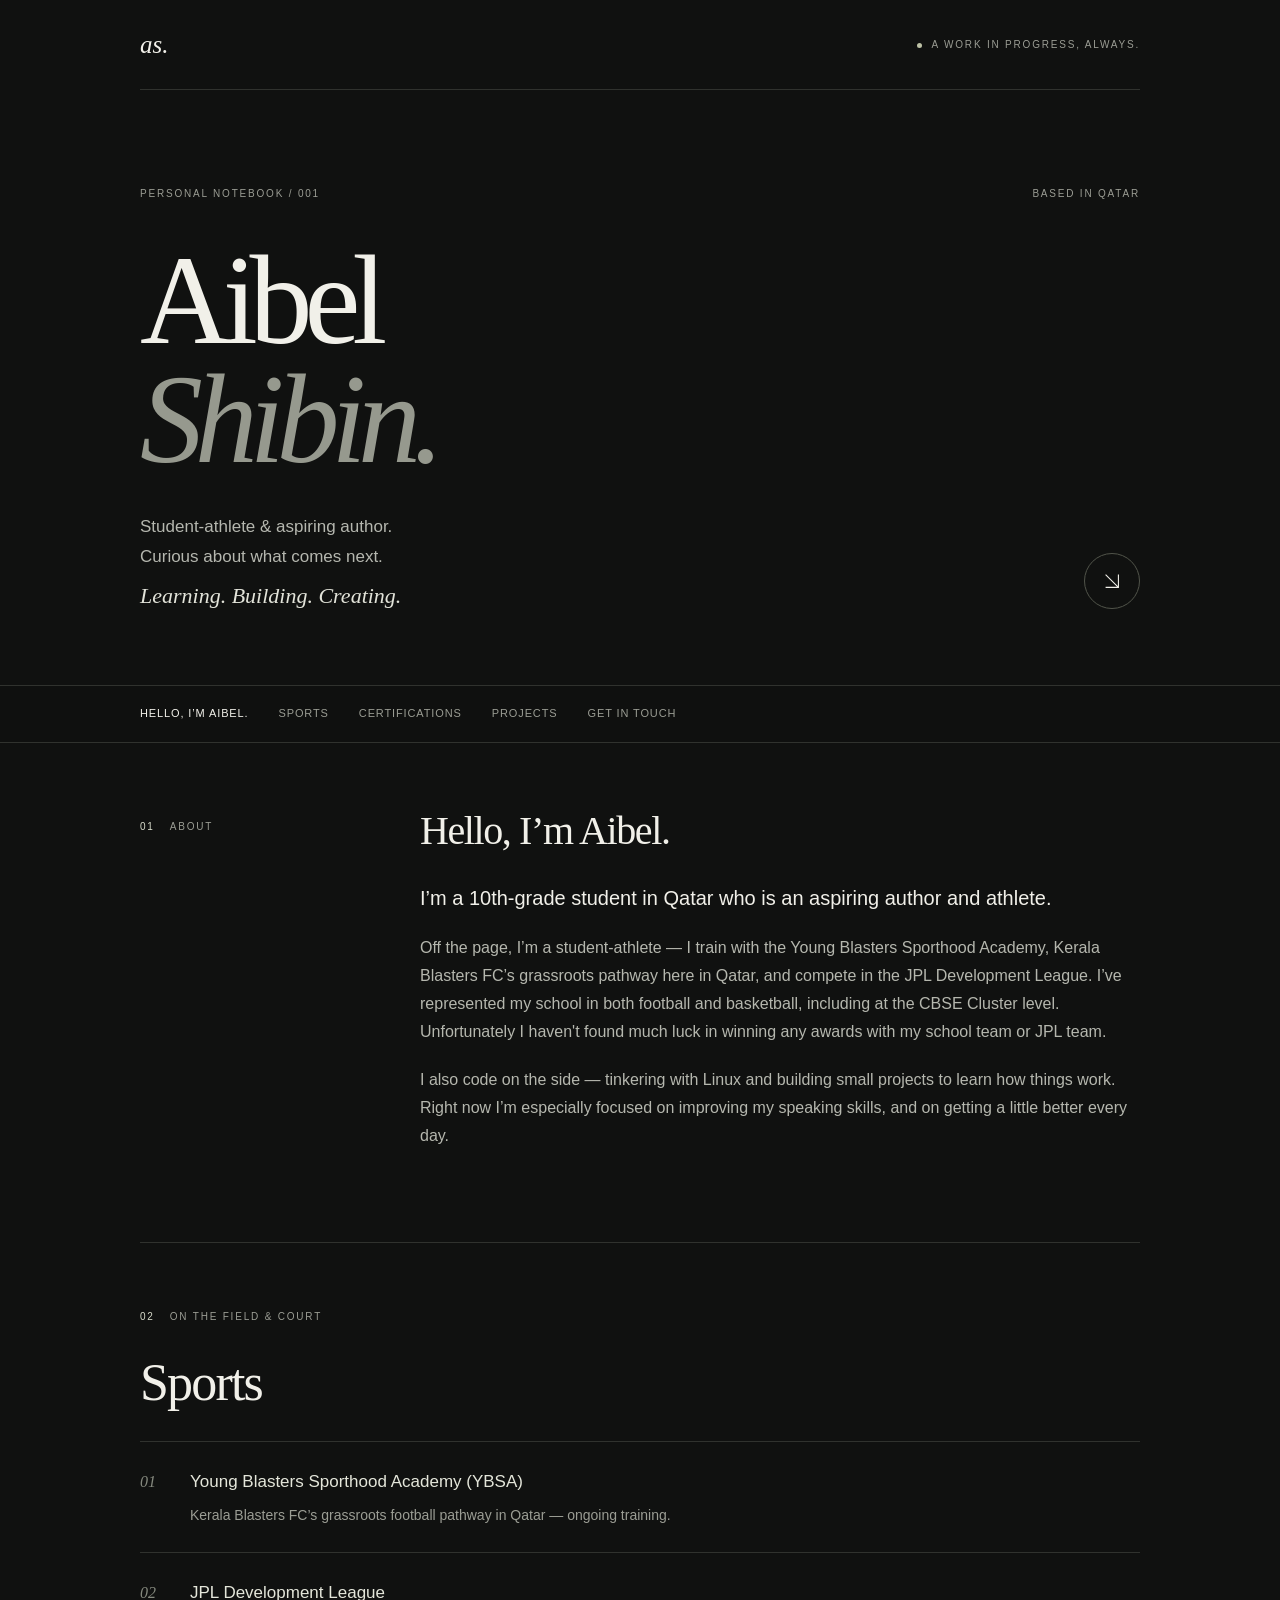
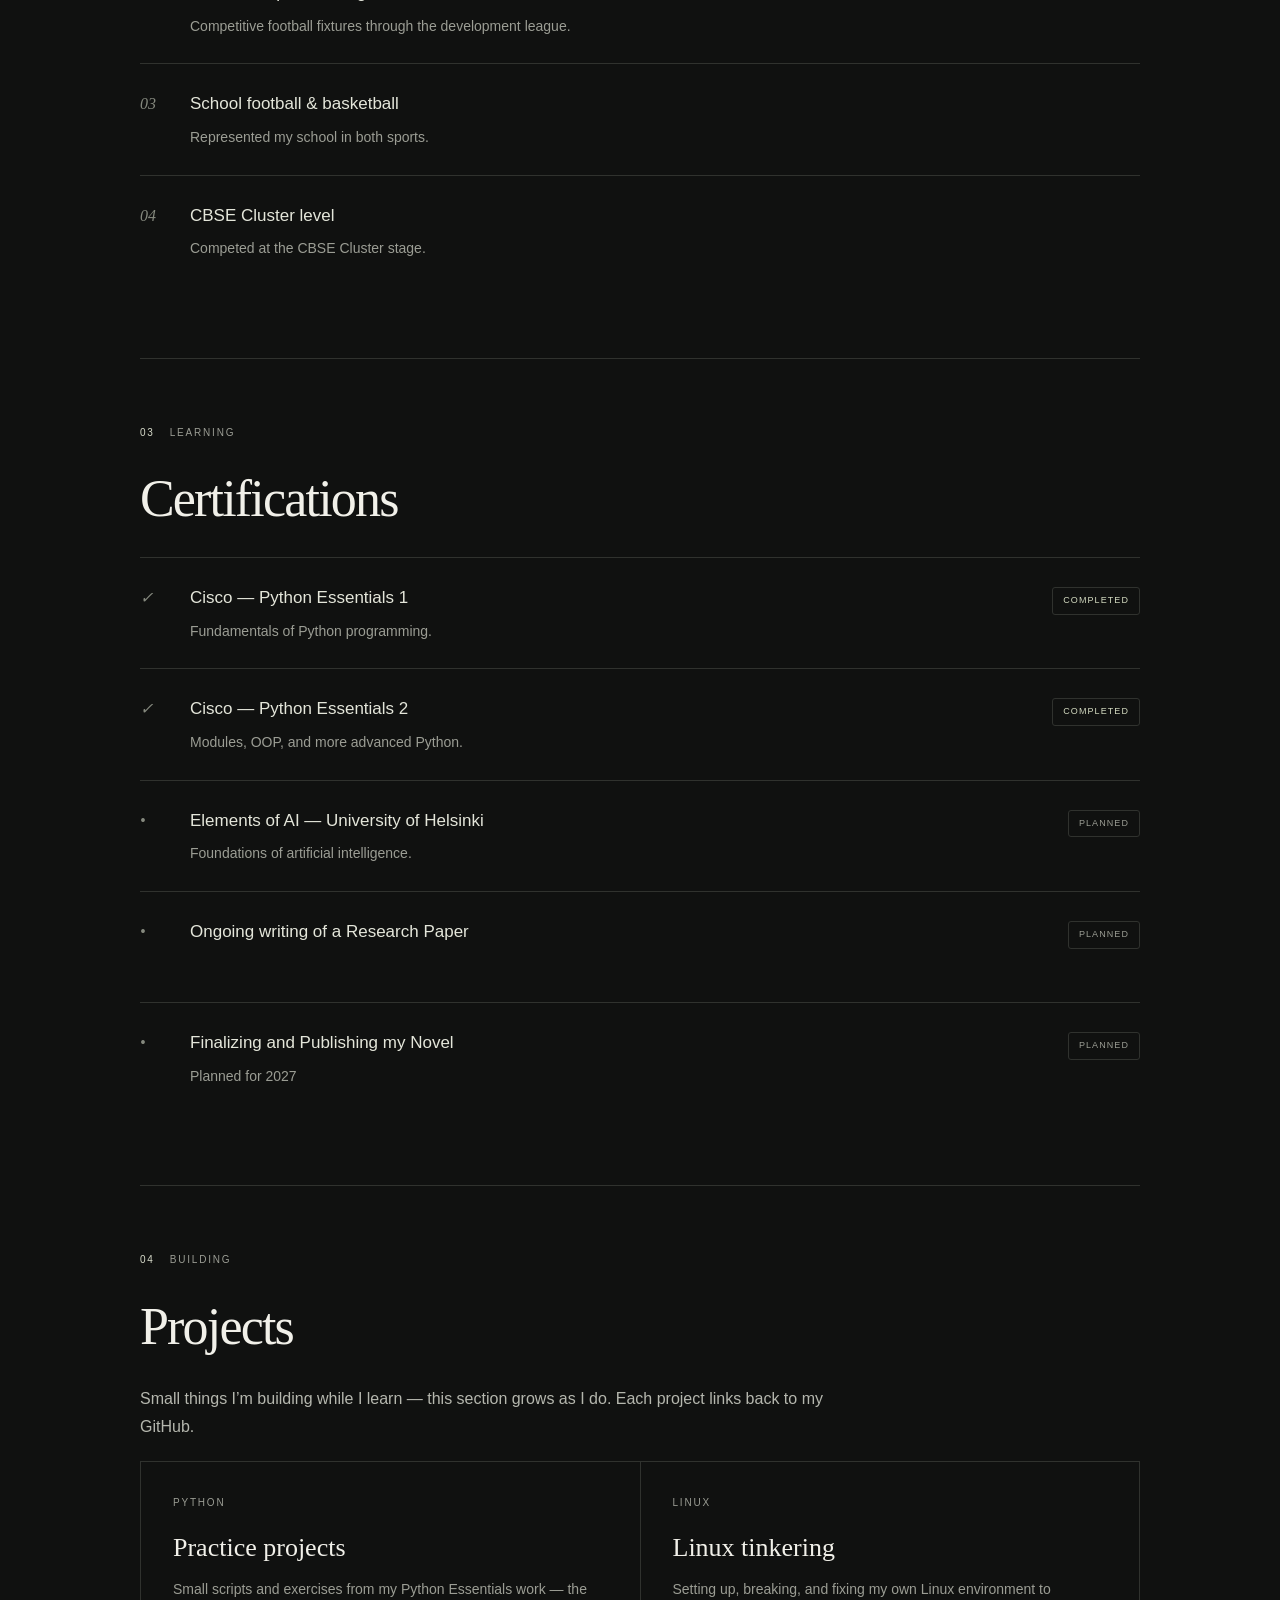
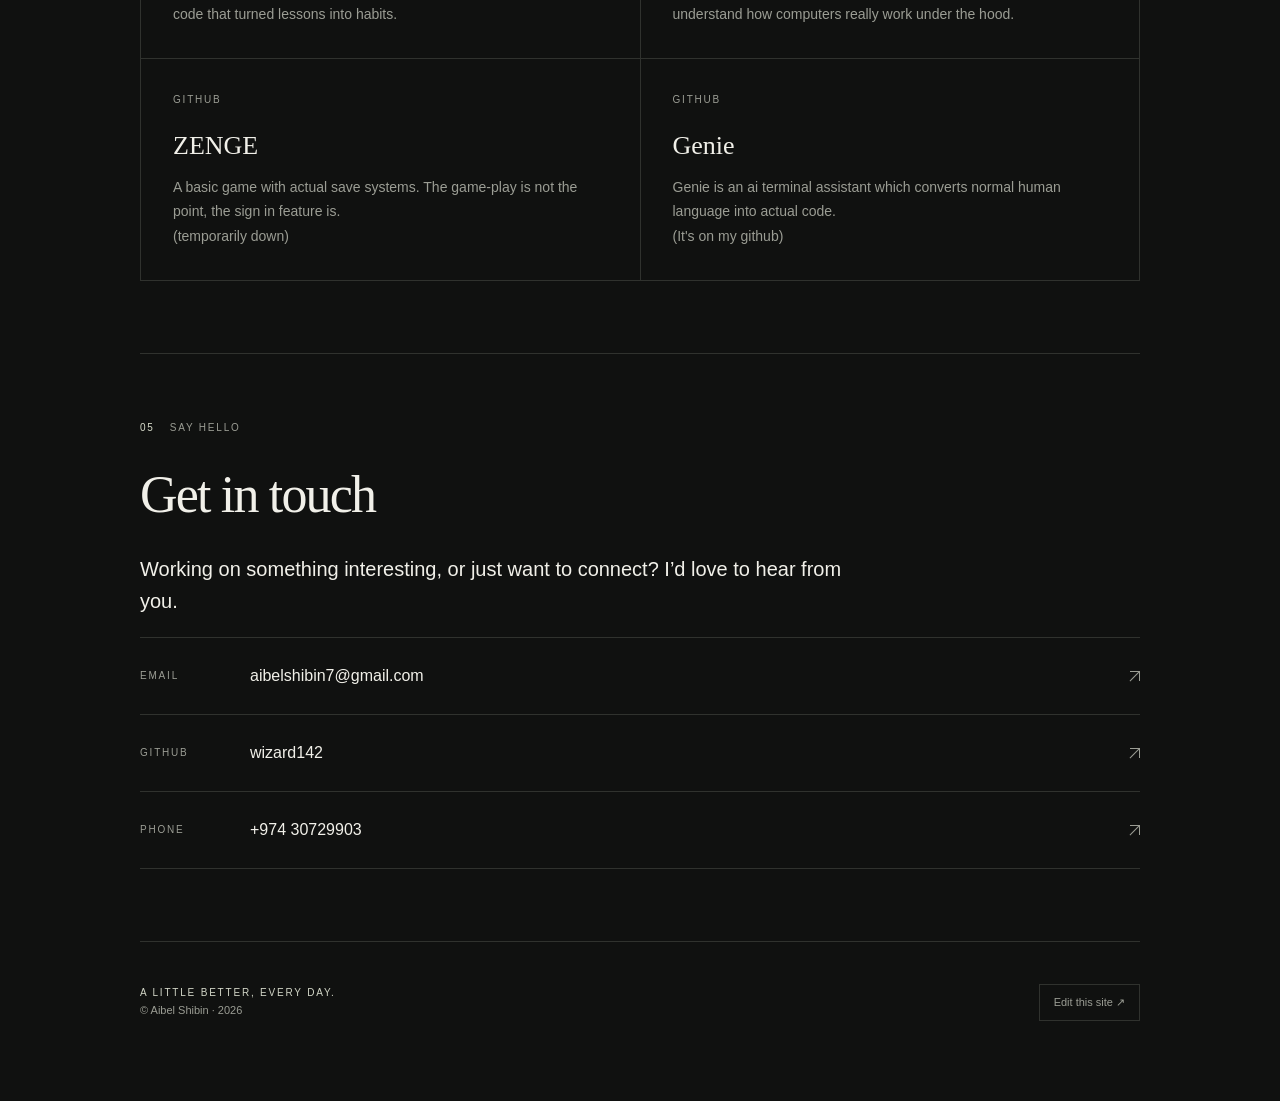
==== commit ac702b54: "Redesign personal site and add browser editing with GitHub publishing" ====
--- a/index.html
+++ b/index.html
@@ -1,210 +1,12 @@
 <!DOCTYPE html>
-<html lang="en">
-<head>
-<meta charset="UTF-8">
-<meta name="viewport" content="width=device-width, initial-scale=1.0">
-<title>Aibel Shibin — Student-athlete &amp; aspiring author</title>
-<meta name="description" content="Aibel Shibin — 10th-grade student in Qatar, aspiring author, student-athlete, and coder. Learning. Building. Creating.">
-<script>document.documentElement.className += ' js';</script>
-<link rel="preconnect" href="https://fonts.googleapis.com">
-<link rel="preconnect" href="https://fonts.gstatic.com" crossorigin="">
-<link href="https://fonts.googleapis.com/css2?family=Fraunces:ital,opsz,wght@0,9..144,300..900;1,9..144,300..600&amp;family=Newsreader:ital,opsz,wght@0,6..72,300..600;1,6..72,300..500&amp;display=swap" rel="stylesheet">
-<style>
-  :root{
-    --paper:#F5F1EA;
-    --ink:#111111;
-    --ink-soft:#3a3a3a;
-    --muted:#6b6b6b;
-    --line:#dcd6cb;
-    --card:#efeae1;
-    --maxw:920px;
-  }
-  *{box-sizing:border-box;}
-  html{scroll-behavior:smooth;}
-  body{
-    margin:0;background:var(--paper);color:var(--ink);
-    font-family:"Newsreader", Georgia, "Times New Roman", serif;
-    font-size:19px;line-height:1.65;-webkit-font-smoothing:antialiased;overflow-x:hidden;
-  }
-
-  /* ---- scroll progress ---- */
-  #progress{position:fixed;top:0;left:0;height:3px;width:0;background:var(--ink);z-index:60;transition:width .12s linear;}
-
-  /* ---- paper grain ---- */
-  #grain{position:fixed;inset:0;z-index:0;pointer-events:none;opacity:.04;mix-blend-mode:multiply;
-    background-image:url("data:image/svg+xml,%3Csvg xmlns='http://www.w3.org/2000/svg' width='140' height='140'%3E%3Cfilter id='n'%3E%3CfeTurbulence type='fractalNoise' baseFrequency='0.85' numOctaves='2' stitchTiles='stitch'/%3E%3C/filter%3E%3Crect width='100%25' height='100%25' filter='url(%23n)'/%3E%3C/svg%3E");}
-
-  /* ---- organic corner blobs ---- */
-  .blob{position:fixed;z-index:0;pointer-events:none;opacity:0.06;fill:var(--ink);}
-  .blob.tl{top:-140px;left:-160px;width:420px;height:420px;animation:floatA 17s ease-in-out infinite;}
-  .blob.br{bottom:-160px;right:-170px;width:460px;height:460px;animation:floatB 21s ease-in-out infinite;}
-  @keyframes floatA{0%,100%{transform:translate(0,0) rotate(0deg);}50%{transform:translate(16px,-20px) rotate(6deg);}}
-  @keyframes floatB{0%,100%{transform:translate(0,0) rotate(0deg);}50%{transform:translate(-18px,14px) rotate(-6deg);}}
-
-  .wrap{position:relative;z-index:1;max-width:var(--maxw);margin:0 auto;padding:0 26px;}
-
-  /* ---- hero ---- */
-  header.hero{padding:82px 0 44px;text-align:center;}
-  .avatar{
-    position:relative;width:112px;height:112px;border-radius:50%;
-    background:var(--ink);color:var(--paper);
-    display:flex;align-items:center;justify-content:center;margin:0 auto 30px;
-    font-family:"Fraunces", Georgia, serif;font-weight:600;font-size:60px;line-height:1;
-    box-shadow:0 8px 30px rgba(0,0,0,.18);user-select:none;
-    transition:transform .5s cubic-bezier(.2,.8,.2,1), box-shadow .5s;
-  }
-  .avatar::before{content:"";position:absolute;inset:-11px;border-radius:50%;border:1.5px dashed rgba(17,17,17,.28);animation:spin 24s linear infinite;}
-  @keyframes spin{to{transform:rotate(360deg);}}
-  .avatar:hover{transform:translateY(-4px) rotate(-4deg);box-shadow:0 14px 40px rgba(0,0,0,.24);}
-  .avatar span{transform:translateY(-2px);}
-  h1{font-family:"Fraunces", Georgia, serif;font-weight:600;font-size:clamp(40px,7.4vw,68px);letter-spacing:-0.015em;margin:0 0 14px;line-height:1.0;}
-  .headline{font-size:clamp(17px,2.4vw,21px);color:var(--ink-soft);font-style:italic;margin:0 auto 24px;max-width:620px;}
-  .pill{display:inline-block;border:1.5px solid var(--ink);border-radius:999px;padding:9px 24px;font-family:"Fraunces", Georgia, serif;font-weight:500;font-size:15px;letter-spacing:0.16em;text-transform:uppercase;}
-  .scroll-hint{display:block;margin:38px auto 0;width:26px;height:26px;color:var(--muted);font-size:24px;line-height:26px;animation:bob 1.9s ease-in-out infinite;transition:opacity .4s;}
-  @keyframes bob{0%,100%{transform:translateY(0);}50%{transform:translateY(7px);}}
-  body.scrolled .scroll-hint{opacity:0;}
-
-  /* ---- nav ---- */
-  nav{position:sticky;top:0;z-index:5;background:rgba(245,241,234,0.82);backdrop-filter:blur(8px);border-bottom:1px solid var(--line);margin-top:32px;}
-  nav .wrap{display:flex;flex-wrap:wrap;justify-content:center;gap:6px 26px;padding-top:14px;padding-bottom:14px;}
-  nav a{color:var(--muted);text-decoration:none;font-size:15px;letter-spacing:0.06em;text-transform:uppercase;font-family:"Fraunces", Georgia, serif;font-weight:500;padding:2px 0;border-bottom:1.5px solid transparent;transition:border-color .25s,color .25s;}
-  nav a:hover{color:var(--ink);border-bottom-color:var(--ink);}
-  nav a.active{color:var(--ink);border-bottom-color:var(--ink);}
-
-  /* ---- sections ---- */
-  section{padding:60px 0;border-bottom:1px solid var(--line);}
-  section:last-of-type{border-bottom:none;}
-  .eyebrow{font-family:"Fraunces", Georgia, serif;font-size:14px;letter-spacing:0.22em;text-transform:uppercase;color:var(--muted);margin:0 0 12px;display:flex;align-items:center;}
-  .eyebrow .num{color:var(--ink);margin-right:12px;padding-right:12px;border-right:1px solid var(--line);font-variant-numeric:tabular-nums;}
-  h2{font-family:"Fraunces", Georgia, serif;font-weight:600;font-size:clamp(28px,4.6vw,42px);margin:0 0 24px;letter-spacing:-0.015em;line-height:1.08;}
-  p{margin:0 0 18px;}
-  p.lead{font-size:21px;color:var(--ink-soft);}
-
-  /* cards / lists */
-  .cards{display:grid;grid-template-columns:repeat(auto-fit,minmax(240px,1fr));gap:18px;margin-top:6px;}
-  .card{position:relative;background:var(--card);border:1px solid var(--line);border-radius:16px;padding:24px 24px 22px;transition:transform .3s cubic-bezier(.2,.8,.2,1),box-shadow .3s;}
-  .card:hover{transform:translateY(-4px);box-shadow:0 12px 30px rgba(0,0,0,.08);}
-  .card h3{font-family:"Fraunces", Georgia, serif;font-weight:600;font-size:22px;margin:0 0 8px;}
-  .card p{font-size:17px;color:var(--ink-soft);margin:0;}
-  .card .tag{display:inline-block;font-size:13px;letter-spacing:0.08em;text-transform:uppercase;color:var(--muted);font-family:"Fraunces",serif;margin-bottom:12px;}
-
-  ul.clean{list-style:none;padding:0;margin:0;}
-  ul.clean li{position:relative;padding:16px 0;border-top:1px solid var(--line);display:flex;gap:16px;align-items:baseline;}
-  ul.clean li:first-child{border-top:none;}
-  ul.clean .mark{font-family:"Fraunces",serif;font-weight:600;font-size:18px;min-width:22px;}
-  ul.clean .body strong{font-weight:600;}
-  ul.clean .body span{display:block;color:var(--muted);font-size:16px;}
-
-  .status{display:inline-block;font-size:12px;letter-spacing:0.1em;text-transform:uppercase;border:1px solid var(--line);border-radius:999px;padding:3px 12px;color:var(--muted);font-family:"Fraunces",serif;margin-left:auto;white-space:nowrap;}
-  .status.done{color:var(--paper);background:var(--ink);border-color:var(--ink);}
-
-  /* ---- contact ---- */
-  .contact-grid{display:flex;flex-direction:column;border-top:1px solid var(--line);margin-top:14px;max-width:580px;}
-  .contact-row{display:flex;align-items:center;gap:16px;padding:20px 4px;border-bottom:1px solid var(--line);text-decoration:none;color:var(--ink);transition:padding-left .28s cubic-bezier(.2,.8,.2,1),background .25s;}
-  .contact-row:hover{padding-left:16px;background:linear-gradient(90deg,rgba(17,17,17,.03),transparent);}
-  .c-label{font-family:"Fraunces",serif;font-size:13px;letter-spacing:0.14em;text-transform:uppercase;color:var(--muted);min-width:76px;}
-  .c-val{font-size:19px;flex:1;word-break:break-word;}
-  .c-arrow{color:var(--muted);font-size:19px;transition:transform .28s,color .28s;}
-  .contact-row:hover .c-arrow{transform:translate(4px,-4px);color:var(--ink);}
-
-  footer{text-align:center;padding:48px 0 70px;color:var(--muted);font-size:15px;}
-  footer .motto{font-family:"Fraunces",serif;letter-spacing:0.14em;text-transform:uppercase;font-size:13px;color:var(--ink-soft);}
-
-  /* ---- reveal on scroll ---- */
-  .js .reveal{opacity:0;transform:translateY(18px);transition:opacity .7s cubic-bezier(.2,.8,.2,1),transform .7s cubic-bezier(.2,.8,.2,1);}
-  .js .reveal.is-visible{opacity:1;transform:none;}
-
-  /* ============ EDIT MODE UI ============ */
-  #lockBtn{position:fixed;right:16px;bottom:16px;z-index:40;width:38px;height:38px;border-radius:50%;border:1px solid var(--line);background:var(--card);color:var(--muted);font-size:16px;cursor:pointer;opacity:.5;transition:opacity .2s,transform .2s;display:flex;align-items:center;justify-content:center;}
-  #lockBtn:hover{opacity:1;transform:scale(1.08);}
-
-  .edit-ui{display:none;}
-  body.editing .edit-ui{display:flex;}
-
-  .item-del{position:absolute;top:8px;right:0;width:26px;height:26px;border-radius:50%;border:1px solid var(--ink);background:var(--paper);color:var(--ink);font-size:16px;line-height:1;cursor:pointer;align-items:center;justify-content:center;padding:0;z-index:3;}
-  .card .item-del{top:10px;right:10px;}
-  .item-del:hover{background:var(--ink);color:var(--paper);}
-
-  .add-btn{margin-top:16px;font-family:"Fraunces",serif;font-size:15px;letter-spacing:.04em;color:var(--ink-soft);background:transparent;border:1.5px dashed var(--muted);border-radius:12px;padding:12px 18px;cursor:pointer;transition:background .2s,border-color .2s;align-items:center;justify-content:center;width:100%;}
-  .add-btn:hover{background:var(--card);border-color:var(--ink);color:var(--ink);}
-
-  body.editing ul.clean li{padding-right:40px;}
-  body.editing .status{margin-right:6px;}
-  body.editing .editable{cursor:text;border-radius:4px;transition:box-shadow .15s;}
-  body.editing .editable:hover{box-shadow:0 0 0 2px var(--line);}
-  body.editing .editable:focus{outline:none;box-shadow:0 0 0 2px var(--ink);}
-  body.editing .status{cursor:pointer;}
-  body.editing .status:hover{box-shadow:0 0 0 2px var(--ink);}
-  body.editing .contact-row{pointer-events:auto;}
-  body.editing .c-arrow{display:none;}
-
-  #editBar{position:fixed;left:50%;bottom:22px;transform:translateX(-50%);z-index:41;background:var(--ink);color:var(--paper);border-radius:999px;padding:10px 12px 10px 22px;gap:14px;align-items:center;box-shadow:0 10px 34px rgba(0,0,0,.28);font-family:"Fraunces",serif;font-size:15px;}
-  #editBar .flag{letter-spacing:.1em;text-transform:uppercase;font-size:12px;opacity:.75;}
-  #editBar button{font-family:"Fraunces",serif;font-size:14px;border-radius:999px;border:1px solid var(--paper);background:transparent;color:var(--paper);padding:8px 16px;cursor:pointer;transition:background .2s,color .2s;}
-  #editBar button:hover{background:var(--paper);color:var(--ink);}
-  #editBar #btnDownload{background:var(--paper);color:var(--ink);font-weight:600;}
-  #editBar #btnDownload:hover{opacity:.85;}
-
-  #lockModal{position:fixed;inset:0;z-index:50;background:rgba(20,18,15,.5);backdrop-filter:blur(3px);align-items:center;justify-content:center;display:none;}
-  #lockModal:not([hidden]){display:flex;}
-  .modal-card{background:var(--paper);border-radius:18px;padding:30px 28px;width:min(360px,90vw);box-shadow:0 20px 60px rgba(0,0,0,.3);text-align:center;}
-  .modal-card h3{font-family:"Fraunces",serif;font-size:24px;margin:0 0 6px;}
-  .modal-card p{font-size:16px;color:var(--muted);margin:0 0 18px;}
-  #pwInput{width:100%;padding:12px 14px;font-size:17px;font-family:inherit;border:1.5px solid var(--line);border-radius:10px;background:#fff;margin-bottom:16px;}
-  #pwInput:focus{outline:none;border-color:var(--ink);}
-  .modal-actions{display:flex;gap:10px;justify-content:center;}
-  .modal-actions button{font-family:"Fraunces",serif;font-size:15px;padding:11px 22px;border-radius:999px;cursor:pointer;border:1.5px solid var(--ink);}
-  #pwOk{background:var(--ink);color:var(--paper);}
-  #pwCancel{background:transparent;color:var(--ink);}
-  .pw-err{color:#a11;font-size:14px;margin:12px 0 0;}
-
-  @media (max-width:560px){
-    body{font-size:18px;}
-    header.hero{padding:60px 0 34px;}
-    section{padding:46px 0;}
-    #editBar{flex-wrap:wrap;justify-content:center;left:12px;right:12px;transform:none;border-radius:18px;padding:12px 14px;}
-  }
-
-  @media (prefers-reduced-motion: reduce){
-    .js .reveal{opacity:1;transform:none;transition:none;}
-    .blob,.avatar::before,.scroll-hint{animation:none;}
-    .avatar,.card,.btn,.contact-row{transition:none;}
-    html{scroll-behavior:auto;}
-  }
-</style>
-</head>
-<body class="">
-
-  <div id="progress"></div>
-  <div id="grain"></div>
-
-  <!-- organic corner blobs -->
-  <svg class="blob tl" viewBox="0 0 200 200" xmlns="http://www.w3.org/2000/svg"><path d="M46.6,-59.2C58.9,-49.2,66.3,-33.4,69.8,-16.7C73.3,0,72.9,17.6,65.2,31.3C57.5,45,42.5,54.8,26.3,61.4C10.1,68,-7.3,71.4,-23.9,67.2C-40.5,63,-56.3,51.2,-64.7,35.6C-73.1,20,-74.1,0.6,-69.4,-16.7C-64.7,-34,-54.3,-49.2,-40.7,-58.9C-27.1,-68.6,-10.3,-72.8,4.6,-78.4C19.5,-84,39,-69.2,46.6,-59.2Z" transform="translate(100 100)"></path></svg>
-  <svg class="blob br" viewBox="0 0 200 200" xmlns="http://www.w3.org/2000/svg"><path d="M39.5,-52.9C50.3,-44.3,57.6,-31.8,62.2,-17.6C66.8,-3.4,68.7,12.5,63.4,26C58.1,39.5,45.6,50.6,31.4,57.7C17.2,64.8,1.3,67.9,-15.4,66.1C-32.1,64.3,-49.6,57.6,-59.6,44.9C-69.6,32.2,-72.1,13.5,-70.1,-4.4C-68.1,-22.3,-61.6,-39.4,-49.4,-48.3C-37.2,-57.2,-19.3,-57.9,-2,-55.2C15.3,-52.5,28.7,-61.5,39.5,-52.9Z" transform="translate(100 100)"></path></svg>
-
-  <!-- HERO -->
-  <header class="hero">
-    <div class="wrap">
-      <div class="avatar reveal" aria-hidden="true"><span>A</span></div>
-      <h1 class="reveal">Aibel Shibin</h1>
-      <p class="headline reveal">Student-athlete &amp; aspiring author</p>
-      <span class="pill reveal">Learning. Building. Creating.</span>
-      <a class="scroll-hint" href="#about" aria-label="Scroll down">↓</a>
-    </div>
-  </header>
-
-  <!-- NAV -->
-  <nav>
-    <div class="wrap">
-      <a href="#about" class="">About</a>
-      <a href="#sports" class="">Sports</a>
-      <a href="#certs" class="">Certifications</a>
-      <a href="#projects" class="">Projects</a>
-      <a href="#contact" class="">Contact</a>
-    </div>
-  </nav>
-
-  <main class="wrap">
+<html lang="en"><head><meta charset="UTF-8"><meta name="viewport" content="width=device-width, initial-scale=1"><meta name="description" content="Aibel Shibin — student-athlete, aspiring author, and coder in Qatar."><meta name="site-revision" content="dark-editor-20261009-v1"><meta name="theme-color" content="#101110"><title>Aibel Shibin — Learning. Building. Creating.</title><style>
+:root{color-scheme:dark;--bg:#101110;--surface:#171817;--white:#f1f0e9;--muted:#9b9d94;--line:#30322e;--max:1080px}
+*{box-sizing:border-box}html{scroll-behavior:smooth;scroll-padding-top:90px}body{margin:0;background:var(--bg);color:var(--white);font:16px/1.75 Arial,Helvetica,sans-serif}::selection{background:#dbddca;color:#101110}a{color:inherit}button,input,select{font:inherit}button,a,input,select,[contenteditable]{outline-offset:5px}button{cursor:pointer}button:focus-visible,a:focus-visible,input:focus-visible,select:focus-visible{outline:2px solid var(--white)}.wrap{max-width:var(--max);margin:auto;padding:0 40px}.topbar{display:flex;flex-wrap:wrap;justify-content:space-between;align-items:center;min-height:90px;border-bottom:1px solid var(--line)}.brand{text-decoration:none;font:italic 25px Georgia,serif}.small,.eyebrow,.tag,.c-label,.motto{font-size:10px;letter-spacing:.18em;text-transform:uppercase}.small{color:var(--muted)}.topbar .small:before{content:'';display:inline-block;width:5px;height:5px;background:#bdc2a6;border-radius:50%;margin-right:10px}.hero{padding:95px 0 76px;position:relative}.hero-meta{display:flex;justify-content:space-between;color:var(--muted);margin-bottom:38px}.hero h1{font:normal clamp(65px,11vw,126px)/.95 Georgia,serif;letter-spacing:-.065em;margin:0 0 32px;max-width:800px}.hero h1 span{color:#96998e;font-style:italic}.hero-bottom{display:flex;justify-content:space-between;align-items:end;gap:40px}.headline{color:#b5b7af;max-width:400px;font-size:17px;margin:0}.hero-note{font:italic 22px Georgia,serif;margin:12px 0 0;color:#e2e3d9}.hero-arrow{display:grid;place-items:center;width:56px;height:56px;border:1px solid #51544a;border-radius:50%;text-decoration:none;font-size:24px;transition:background .2s}.hero-arrow:hover{background:var(--surface)}nav{position:sticky;top:0;z-index:10;background:#101110f2;backdrop-filter:blur(16px);border-top:1px solid var(--line);border-bottom:1px solid var(--line)}nav .wrap{display:flex;gap:30px;overflow:auto;padding-top:18px;padding-bottom:18px}nav a{font-size:11px;letter-spacing:.08em;text-transform:uppercase;text-decoration:none;color:var(--muted);white-space:nowrap}nav a:hover,nav a.active{color:var(--white)}main section{position:relative;padding:65px 0 72px;border-bottom:1px solid var(--line);display:flow-root}.eyebrow{color:var(--muted);margin:0 0 28px;display:flex;gap:15px}.num{color:#d7dbca;font-variant-numeric:tabular-nums}h2{font:normal clamp(32px,5vw,52px)/1.15 Georgia,serif;letter-spacing:-.035em;margin:0 0 28px}main section>p:not(.eyebrow){max-width:740px;color:#b5b7ae}p{margin:0 0 20px}p.lead{color:var(--white)!important;font-size:20px;line-height:1.6}.clean{list-style:none;padding:0;margin:0}.clean li{position:relative;display:flex;gap:25px;align-items:baseline;padding:25px 0;border-top:1px solid var(--line)}.mark{color:#85897e;font:italic 16px Georgia,serif;min-width:25px}.body{flex:1}.body strong{font-size:17px;font-weight:normal;color:#e4e6da}.body>span{display:block;color:var(--muted);font-size:14px;margin-top:6px}.status{font-size:9px;text-transform:uppercase;letter-spacing:.12em;color:var(--muted);white-space:nowrap;border:1px solid var(--line);padding:5px 10px;border-radius:3px}.status.done{color:#d4dbc1}.cards{display:grid;grid-template-columns:1fr 1fr;gap:1px;background:var(--line);border:1px solid var(--line)}.card{background:var(--bg);position:relative;padding:32px;transition:background .2s}.card:hover{background:var(--surface)}.tag{display:block;color:var(--muted);margin-bottom:22px}.card h3{font:normal 26px Georgia,serif;margin:0 0 14px}.card p{font-size:14px;color:var(--muted);margin:0}.contact-grid{border-top:1px solid var(--line)}.contact-row{position:relative;display:flex;gap:20px;align-items:center;padding:24px 0;border-bottom:1px solid var(--line);text-decoration:none}.c-label{min-width:90px;color:var(--muted)}.c-val{flex:1;overflow-wrap:anywhere}.c-arrow{color:var(--muted);display:block;width:10px;height:10px;border-top:1px solid;border-right:1px solid;position:relative}.c-arrow:after{content:"";position:absolute;width:13px;height:1px;background:currentColor;transform:rotate(-45deg);top:4px;right:-2px}footer{padding:42px 0 80px;display:flex;justify-content:space-between;gap:25px;color:var(--muted);font-size:11px}footer p{margin:0}.motto{color:#d2d6c7}.editor-launch{background:none;border:1px solid var(--line);color:var(--muted);padding:8px 14px;font-size:11px}.editor-launch:hover{color:var(--white)}.editor-only{display:none}body.editing .editor-only{display:flex}body.editing{padding-bottom:150px}body.editing [contenteditable=true]{outline:1px dashed #656958;outline-offset:5px;border-radius:2px}body.editing [contenteditable=true]:focus{outline:1px solid #d4dbc1}body.editing section{padding-top:95px}.section-tools{position:absolute;top:25px;left:0;right:0;gap:6px;flex-wrap:wrap}.tool{font-size:11px;background:var(--surface);border:1px solid #45483f;color:var(--white);padding:7px 11px;border-radius:3px}.tool:hover{background:#30332b}.danger{color:#e5b7ab}.block-tools{gap:4px;margin:12px 0;clear:both;flex-wrap:wrap}.block-tools .tool{font-size:10px;padding:4px 9px}.editor-bar{position:fixed;bottom:16px;left:50%;transform:translateX(-50%);z-index:30;background:#23261fee;border:1px solid #535849;backdrop-filter:blur(15px);padding:14px 18px;width:min(950px,calc(100% - 32px));gap:8px;align-items:center;flex-wrap:wrap;box-shadow:0 20px 60px #0008}.editor-bar .hint{width:100%;font-size:11px;color:#b4b9a6;margin:0}.primary{background:#e3e7d5;color:#151710;border-color:#e3e7d5}.editor-state{font-size:10px;color:#c5ceb3;margin-right:auto}.toast{position:fixed;top:18px;left:50%;transform:translateX(-50%);z-index:80;background:#e3e7d5;color:#141610;padding:12px 20px;font-size:13px;max-width:90vw}.toast:empty{display:none}dialog{background:var(--surface);color:var(--white);border:1px solid #505448;padding:30px;width:min(430px,calc(100% - 32px))}dialog::backdrop{background:#000b}dialog h2{font-size:30px}dialog p{font-size:13px;color:var(--muted)}dialog label{display:block;font-size:12px;margin:14px 0 6px}dialog input,dialog select{width:100%;background:var(--bg);color:var(--white);border:1px solid #505448;padding:11px}dialog .actions{display:flex;gap:8px;margin-top:24px}.entry-link{display:inline-block;margin-top:16px;color:#d7dbcb;font-size:12px}body.editing .status{cursor:pointer}body.editing .hero,body.editing footer{border:1px dashed var(--line)}
+@media(min-width:900px){#about{padding-left:280px}#about .eyebrow{position:absolute;left:0;top:75px}#about h2{font-size:40px}}@media(max-width:600px){.wrap{padding:0 22px}.topbar{min-height:75px}.topbar .small{font-size:8px}.hero{padding:60px 0}.hero-meta{font-size:9px}.hero h1{font-size:clamp(58px,15vw,86px)}.hero-bottom{gap:15px}.headline{font-size:15px}.hero-note{font-size:18px}nav .wrap{gap:24px}main section{padding:45px 0}.cards{grid-template-columns:1fr}.card{padding:26px}.clean li{gap:12px;flex-wrap:wrap}.status{margin-left:37px}.contact-row{gap:10px}.c-label{min-width:60px;font-size:9px}.c-val{font-size:13px}footer{flex-wrap:wrap}.editor-bar{bottom:8px;padding:10px}.tool{padding:7px 9px}.editor-state{width:100%}body.editing{padding-bottom:210px}body.editing #about .eyebrow{position:static}body.editing #about{padding-left:0}}@media(prefers-reduced-motion:reduce){html{scroll-behavior:auto}*{transition:none!important}}
+</style></head><body>
+<div class="wrap"><div class="topbar" id="topbar"><a class="brand editable" href="#">as.</a><span class="small editable">A work in progress, always.</span></div>
+<header class="hero" id="hero"><div class="hero-meta small"><span class="editable">Personal notebook / 001</span><span class="editable">Based in Qatar</span></div><h1 class="editable">Aibel<br><span>Shibin.</span></h1><div class="hero-bottom"><div><p class="headline editable">Student-athlete &amp; aspiring author.<br>Curious about what comes next.</p><p class="hero-note editable">Learning. Building. Creating.</p></div><a class="hero-arrow" href="#about" aria-label="Explore the site"><svg viewBox="0 0 24 24" width="22" height="22" fill="none" stroke="currentColor" stroke-width="1.2" aria-hidden="true"><path d="M5 5l14 14M5 19h14V5"/></svg></a></div></header></div>
+<nav aria-label="Sections"><div class="wrap" id="navigation"></div></nav><main class="wrap" id="sections">
 
     <!-- ABOUT -->
     <section id="about">
@@ -241,7 +43,7 @@
           <span class="editable">Competed at the CBSE Cluster stage.</span></span>
         </li>
       </ul>
-      <button class="add-btn edit-ui" type="button" data-add="sports">+ Add sports entry</button>
+
     </section>
 
     <!-- CERTIFICATIONS -->
@@ -267,8 +69,8 @@
           <span class="editable">Foundations of artificial intelligence.</span></span>
           <span class="status">Planned</span>
         </li>
-        
-        
+
+
       <li>
     <span class="mark">•</span>
     <span class="body"><strong class="editable">Ongoing writing of a Research Paper</strong>
@@ -280,7 +82,7 @@
     <span class="editable">Planned for 2027</span></span>
     <span class="status">Planned</span>
   </li></ul>
-      <button class="add-btn edit-ui" type="button" data-add="certs">+ Add certificate</button>
+
     </section>
 
     <!-- PROJECTS -->
@@ -299,7 +101,7 @@
           <h3 class="editable">Linux tinkering</h3>
           <p class="editable">Setting up, breaking, and fixing my own Linux environment to understand how computers really work under the hood.</p>
         </div>
-        
+
       <div class="card">
     <span class="tag editable">GITHUB</span>
     <h3 class="editable">ZENGE</h3>
@@ -309,7 +111,7 @@
     <h3 class="editable">Genie</h3>
     <p class="editable">Genie is an ai terminal assistant which converts normal human language into actual code.<br>(It's on my github)</p>
   </div></div>
-      <button class="add-btn edit-ui" type="button" data-add="projects">+ Add project</button>
+
     </section>
 
     <!-- CONTACT -->
@@ -321,236 +123,253 @@
         <a class="contact-row" data-type="email" href="mailto:aibelshibin7@gmail.com">
           <span class="c-label">Email</span>
           <span class="c-val editable">aibelshibin7@gmail.com</span>
-          <span class="c-arrow">↗</span>
+          <span class="c-arrow" aria-hidden="true"></span>
         </a>
         <a class="contact-row" data-type="github" href="https://github.com/wizard142" target="_blank" rel="noopener">
           <span class="c-label">GitHub</span>
           <span class="c-val editable">wizard142</span>
-          <span class="c-arrow">↗</span>
+          <span class="c-arrow" aria-hidden="true"></span>
         </a>
         <a class="contact-row" data-type="phone" href="tel:+97430729903">
           <span class="c-label">Phone</span>
           <span class="c-val editable">+974 30729903</span>
-          <span class="c-arrow">↗</span>
+          <span class="c-arrow" aria-hidden="true"></span>
         </a>
       </div>
     </section>
 
-  </main>
-
-  <footer>
-    <p class="motto">Learning. Building. Creating.</p>
-    <p>© <span id="yr">2026</span> Aibel Shibin</p>
-  </footer>
-
-  <!-- edit affordances -->
-  <button id="lockBtn" title="Edit site" aria-label="Edit site">✎</button>
-
-  <div id="editBar" class="edit-ui" aria-hidden="true">
-    <span class="flag">Editing</span>
-    <button type="button" id="btnDownload">↓ Download updated site</button>
-    <button type="button" id="btnExit">Done</button>
-  </div>
-
-  <div id="lockModal" hidden="">
-    <div class="modal-card">
-      <h3>Edit mode</h3>
-      <p>Enter your password to edit this site.</p>
-      <input id="pwInput" type="password" placeholder="Password" autocomplete="off">
-      <div class="modal-actions">
-        <button id="pwCancel" type="button">Cancel</button>
-        <button id="pwOk" type="button">Unlock</button>
-      </div>
-      <p id="pwErr" class="pw-err" hidden="">Wrong password — try again.</p>
-    </div>
-  </div>
-
-  <!-- item templates (used by the editor) -->
-  <template id="tpl-sports"><li>
-    <span class="mark">00</span>
-    <span class="body"><strong class="editable">New entry</strong>
-    <span class="editable">Describe it here.</span></span>
-  </li></template>
-  <template id="tpl-certs"><li>
-    <span class="mark">•</span>
-    <span class="body"><strong class="editable">New certificate</strong>
-    <span class="editable">What it covers.</span></span>
-    <span class="status">Planned</span>
-  </li></template>
-  <template id="tpl-projects"><div class="card">
-    <span class="tag editable">Tag</span>
-    <h3 class="editable">New project</h3>
-    <p class="editable">Describe your project here.</p>
-  </div></template>
-
-  <script>
-  /* ============================================================
-     YOUR EDIT PASSWORD  —  change the word below to your own secret.
-     (Keep the quotes.)  This soft-lock stops casual visitors from
-     opening edit mode. Real protection is your GitHub login: nothing
-     goes live until YOU download and re-upload the file.
-  ============================================================ */
-  const EDIT_PASSWORD = "monoedit";
-
-  document.getElementById('yr').textContent = new Date().getFullYear();
-
-  /* ---------- scroll: progress bar, scrollspy, hint ---------- */
-  (function(){
-    var progress=document.getElementById('progress');
-    var sections=[].slice.call(document.querySelectorAll('main section[id]'));
-    var links=[].slice.call(document.querySelectorAll('nav a'));
-    function onScroll(){
-      var st=window.scrollY||document.documentElement.scrollTop;
-      var h=document.documentElement.scrollHeight-window.innerHeight;
-      progress.style.width=(h>0?(st/h*100):0)+'%';
-      document.body.classList.toggle('scrolled', st>40);
-      var cur=sections.length?sections[0]:null;
-      sections.forEach(function(s){ if(st>=s.offsetTop-150) cur=s; });
-      links.forEach(function(a){ a.classList.toggle('active', cur && a.getAttribute('href')==='#'+cur.id); });
+  </main><div class="wrap"><footer id="footer"><div><p class="motto editable">A little better, every day.</p><p class="editable">© Aibel Shibin · <span id="yr">2026</span></p></div><button class="editor-launch" id="editButton">Edit this site ↗</button></footer></div>
+<div class="editor-bar editor-only" id="editorBar" aria-label="Site editor"><span class="editor-state" id="saveState" role="status">Editing your local copy</span><button class="tool" id="addSection">+ Section</button><button class="tool" id="undo">Undo</button><button class="tool" id="restore">Restore draft</button><button class="tool primary" id="publish">Publish to GitHub ↗</button><button class="tool" id="disconnect" hidden>Disconnect</button><button class="tool" id="download">Download site ↓</button><button class="tool" id="done">Done</button><p class="hint">Click outlined text to edit. Drafts save in this browser. Publish to GitHub to update the live site; Download site keeps a backup.</p></div>
+<dialog id="addDialog"><form id="addForm"><h2>Add a section</h2><label for="sectionTitle">Section title</label><input id="sectionTitle" required maxlength="100" placeholder="Achievements"><label for="sectionType">Layout</label><select id="sectionType"><option value="list">Entries / achievements</option><option value="text">Writing / text</option><option value="cards">Projects / cards</option><option value="contact">Contact / links</option></select><div class="actions"><button class="tool primary" type="submit">Add section</button><button class="tool" type="button" id="cancelDialog">Cancel</button></div></form></dialog>
+<dialog id="confirmDialog"><form method="dialog"><h2>Remove this content?</h2><p id="confirmMessage">You can undo this while editing.</p><div class="actions"><button class="tool danger" value="remove">Remove</button><button class="tool" value="cancel" autofocus>Keep it</button></div></form></dialog>
+<dialog id="linkDialog"><form id="linkForm"><h2>Edit link</h2><label for="linkLabel">Link text</label><input id="linkLabel" required maxlength="200"><label for="linkUrl">Destination</label><input id="linkUrl" required placeholder="https://example.com"><p>Use https://, http://, mailto:, tel:, or a section link such as #projects.</p><div class="actions"><button class="tool primary" type="submit">Save link</button><button class="tool" type="button" id="cancelLink">Cancel</button></div></form></dialog>
+<dialog id="publishDialog" aria-labelledby="publishTitle"><form id="publishForm"><h2 id="publishTitle">Publish your changes</h2><p>Updates <strong>wizard142/wizard142.github.io</strong> on <strong>main</strong>. GitHub Pages will deploy the changes.</p><div id="connectFields"><label for="githubToken">GitHub fine-grained token</label><input id="githubToken" type="password" autocomplete="off" spellcheck="false" placeholder="Paste your repository token here"><p><a href="https://github.com/settings/personal-access-tokens/new?name=Personal%20website%20editor&amp;target_name=wizard142&amp;contents=write" target="_blank" rel="noopener noreferrer">Create a GitHub token ↗</a>. Select only <strong>wizard142.github.io</strong> and allow <strong>Contents: Read and write</strong>. Set an expiry date. Enter it here, never in your site content.</p><p>The token stays in memory for this tab. It is sent only to GitHub’s API, never saved in drafts or downloaded files.</p></div><p id="publishStatus" role="status" aria-live="polite"></p><div class="actions"><button class="tool primary" type="submit" id="confirmPublish">Publish changes</button><button class="tool" type="button" id="cancelPublish">Cancel</button></div></form></dialog>
+<div class="toast" id="toast" role="status"></div><script>
+(() => {
+'use strict';
+const $ = id => document.getElementById(id);
+const main = $('sections'), hero = $('hero'), footer = $('footer'), topbar = $('topbar');
+let editing = false, history = [], pendingDelete = null, linkTarget = null, timer, toastTimer;
+function clean(root) {
+  const copy = root.cloneNode(true);
+  copy.querySelectorAll('[data-editor-ui]').forEach(el => el.remove());
+  copy.querySelectorAll('[contenteditable]').forEach(el => el.removeAttribute('contenteditable'));
+  return copy.innerHTML;
+}
+function snapshot() { return {main:clean(main),hero:clean(hero),footer:clean(footer),topbar:clean(topbar)}; }
+const original = snapshot();
+let hash = 0; for (const c of JSON.stringify(original)) hash = (Math.imul(hash,31) + c.charCodeAt(0)) | 0;
+const draftKey = 'aibel-site-draft-v2-' + hash;
+function notice(text) { $('toast').textContent = text; clearTimeout(toastTimer); toastTimer = setTimeout(() => $('toast').textContent = '',4500); }
+function save() {
+  clearTimeout(timer);
+  try { localStorage.setItem(draftKey,JSON.stringify(snapshot())); $('saveState').textContent = 'Draft saved in this browser'; }
+  catch { $('saveState').textContent = 'Storage unavailable — download to keep changes'; }
+}
+function checkpoint() { history.push(snapshot()); if(history.length > 50) history.shift(); }
+function apply(state) { main.innerHTML=state.main; hero.innerHTML=state.hero; footer.innerHTML=state.footer; topbar.innerHTML=state.topbar; refresh(); }
+function mutate(action) { checkpoint(); stripTools(); action(); refresh(); save(); }
+function stripTools() { document.querySelectorAll('[data-editor-ui]').forEach(el=>el.remove()); }
+function button(label,action,danger=false) {
+  const b=document.createElement('button'); b.type='button'; b.className='tool'+(danger?' danger':''); b.textContent=label; b.addEventListener('click',e=>{e.preventDefault();e.stopPropagation();action();}); return b;
+}
+function tools(className) { const el=document.createElement('div'); el.className=className+' editor-only'; el.dataset.editorUi=''; return el; }
+function remove(target) {
+  pendingDelete=target; $('confirmMessage').textContent = target.matches('section') ? 'This removes the whole section and its entries. You can undo this while editing.' : 'You can undo this while editing.';
+  $('confirmDialog').showModal();
+}
+$('confirmDialog').addEventListener('close',()=>{ if($('confirmDialog').returnValue==='remove' && pendingDelete) mutate(()=>pendingDelete.remove()); pendingDelete=null; });
+function move(target,offset) {
+  mutate(()=>{
+    const siblings=[...target.parentElement.children],i=siblings.indexOf(target),neighbor=siblings[i+offset];
+    if(neighbor) {target.parentElement.insertBefore(target,offset<0?neighbor:neighbor.nextSibling);}
+  });
+}
+function editLink(target) { linkTarget=target; $('linkLabel').value=target.querySelector('.c-val')?.textContent || target.textContent; $('linkUrl').value=target.getAttribute('href') || 'https://'; $('linkDialog').showModal(); }
+function validUrl(value) { return /^(https?:\/\/[^\s]+|mailto:[^\s]+|tel:[+\d() .-]+|#[A-Za-z][\w-]*)$/i.test(value); }
+$('linkForm').addEventListener('submit',e=>{
+  e.preventDefault(); const value=$('linkUrl').value.trim();
+  if(!validUrl(value)) { $('linkUrl').setCustomValidity('Use a valid http, https, email, phone, or section link.'); $('linkUrl').reportValidity(); return; }
+  mutate(()=>{linkTarget.setAttribute('href',value); const label=linkTarget.querySelector('.c-val'); if(label) label.textContent=$('linkLabel').value; else linkTarget.textContent=$('linkLabel').value; if(linkTarget.matches('.contact-row')) linkTarget.dataset.type='custom'; });
+  $('linkDialog').close();
+});
+$('linkUrl').addEventListener('input',()=>$('linkUrl').setCustomValidity(''));
+$('cancelLink').addEventListener('click',()=>$('linkDialog').close());
+function paragraph() { const p=document.createElement('p'); p.className='editable'; p.textContent='Write something here.'; return p; }
+function entry(kind) {
+  const el=document.createElement(kind==='cards'?'div':kind==='contact'?'a':'li');
+  if(kind==='cards') { el.className='card'; el.innerHTML='<span class="tag editable">Category</span><h3 class="editable">New project</h3><p class="editable">A short description of what you’re building.</p>'; }
+  else if(kind==='contact') { el.className='contact-row'; el.dataset.type='custom'; el.href='https://example.com'; el.innerHTML='<span class="c-label editable">Link</span><span class="c-val editable">Your link</span><span class="c-arrow" aria-hidden="true"></span>'; }
+  else {el.innerHTML='<span class="mark">↗</span><span class="body"><strong class="editable">New achievement</strong><span class="editable">What happened, and when.</span></span><span class="status editable">Completed</span>'; }
+  return el;
+}
+function listKind(section) { if(section.querySelector('.cards'))return 'cards'; if(section.querySelector('.contact-grid'))return 'contact'; return 'list'; }
+function addEntry(section) {
+  const kind=listKind(section); let node;
+  mutate(()=>{
+    let container=section.querySelector('[data-list],.contact-grid');
+    if(!container){container=document.createElement('ul');container.className='clean';container.dataset.list='custom';section.append(container);}
+    node=entry(kind);container.append(node);
+  });
+  node.querySelector('.editable').focus();
+}
+function addText(section) { let p; mutate(()=>{p=paragraph();section.append(p);});p.focus(); }
+function addLink(target) {
+  let a; mutate(()=>{a=document.createElement('a');a.className='entry-link';a.href='https://example.com';a.textContent='View more ↗';target.append(a);});editLink(a);
+}
+function blockControls(target) {
+  const bar=tools('block-tools');
+  bar.append(button('Move up',()=>move(target,-1)),button('Move down',()=>move(target,1)),button('Remove',()=>remove(target),true));
+  if(target.matches('.card,li')) bar.append(button('+ Link',()=>addLink(target)));
+  if(target.matches('a'))bar.prepend(button('Edit link',()=>editLink(target)));
+  if(target.matches('li,.card'))target.append(bar); else target.after(bar);
+}
+function refresh() {
+  stripTools();
+  [...main.querySelectorAll('section')].forEach((section,index)=>{
+    section.querySelector('.num')?.replaceChildren(document.createTextNode(String(index+1).padStart(2,'0')));
+    section.querySelectorAll('[data-renumber] li .mark').forEach((mark,i)=>mark.textContent=String(i+1).padStart(2,'0'));
+    section.querySelectorAll('h2,h3,p:not(.eyebrow),.tag,.c-label,.status').forEach(el=>el.classList.add('editable'));
+    const eyebrow=section.querySelector('.eyebrow');
+    if(eyebrow && !eyebrow.querySelector('.section-label')) {
+      const label=document.createElement('span');label.className='section-label editable';
+      [...eyebrow.childNodes].filter(n=>n.nodeType===3).forEach(n=>{label.textContent+=n.textContent;n.remove();});eyebrow.append(label);
     }
-    window.addEventListener('scroll', onScroll, {passive:true});
-    window.addEventListener('resize', onScroll);
-    onScroll();
-  })();
-
-  /* ---------- reveal on scroll ---------- */
-  (function(){
-    var revs = [].slice.call(document.querySelectorAll('.reveal'));
-    if(!('IntersectionObserver' in window)){ revs.forEach(function(el){el.classList.add('is-visible');}); return; }
-    var io = new IntersectionObserver(function(entries){
-      entries.forEach(function(en){ if(en.isIntersecting){ en.target.classList.add('is-visible'); io.unobserve(en.target);} });
-    }, {threshold:0.12, rootMargin:'0px 0px -40px 0px'});
-    revs.forEach(function(el){
-      var i=0, s=el.previousElementSibling;
-      while(s){ if(s.classList&&s.classList.contains('reveal')) i++; s=s.previousElementSibling; }
-      el.style.transitionDelay = Math.min(i,6)*70 + 'ms';
-      io.observe(el);
-    });
-  })();
-
-  /* ---------- contact links rebuild from editable text ---------- */
-  function syncContacts(){
-    [].forEach.call(document.querySelectorAll('[data-contact] .contact-row'), function(row){
-      var type=row.getAttribute('data-type');
-      var valEl=row.querySelector('.c-val'); if(!valEl) return;
-      var val=(valEl.textContent||'').trim();
-      var href='#';
-      if(type==='email') href='mailto:'+val;
-      else if(type==='phone') href='tel:'+val.replace(/[^0-9+]/g,'');
-      else if(type==='github') href=/^https?:\/\//i.test(val) ? val : 'https://github.com/'+val.replace(/^@/,'');
-      row.setAttribute('href',href);
-    });
+    if(editing){
+      const bar=tools('section-tools');
+      bar.append(button('Move section up',()=>move(section,-1)),button('Move section down',()=>move(section,1)),button('+ Text',()=>addText(section)),button('+ Link',()=>addLink(section)),button('+ Entry',()=>addEntry(section)),button('Remove section',()=>remove(section),true));
+      section.prepend(bar);
+      [...section.children].filter(el=>el.matches('h2,p:not(.eyebrow)')).forEach(blockControls);
+      section.querySelectorAll('.clean>li,.cards>.card,.contact-grid>.contact-row,.entry-link').forEach(blockControls);
+    }
+  });
+  [hero,footer,topbar,main].forEach(root=>root.querySelectorAll('.editable').forEach(el=>{
+    if(editing)el.setAttribute('contenteditable','true');else el.removeAttribute('contenteditable');
+    el.setAttribute('spellcheck','true');
+  }));
+  if(editing) [hero,footer,topbar].forEach(root=>{root.querySelectorAll('.editable').forEach(blockControls);const bar=tools('block-tools');bar.append(button('+ Text',()=>addText(root)));root.append(bar);});
+  navigation();
+}
+function navigation() {
+  const nav=$('navigation');nav.replaceChildren();
+  main.querySelectorAll('section').forEach(section=>{ const a=document.createElement('a');a.href='#'+section.id;a.textContent=section.querySelector('h2')?.textContent || section.querySelector('.section-label')?.textContent || 'Section'; nav.append(a); });
+  const first=main.querySelector('section');const arrow=hero.querySelector('.hero-arrow');if(arrow){if(first){arrow.href='#'+first.id;arrow.hidden=false;}else arrow.hidden=true;}
+}
+document.addEventListener('click',e=>{
+  if(e.target.closest('#editButton')){editing=true;document.body.classList.add('editing');refresh();notice('Edit your site, then choose Publish to GitHub when you’re ready.');}
+  if(editing && e.target.closest('a') && (main.contains(e.target)||hero.contains(e.target)))e.preventDefault();
+});
+document.addEventListener('focusin',e=>{if(editing&&e.target.matches('[contenteditable=true]'))checkpoint();});
+document.addEventListener('input',e=>{if(editing&&e.target.closest('[contenteditable]')){const row=e.target.closest('.contact-row'); if(row && row.dataset.type!=='custom'){const val=row.querySelector('.c-val').textContent.trim();const type=row.dataset.type;row.setAttribute('href',type==='email'?'mailto:'+val:type==='phone'?'tel:'+val.replace(/[^0-9+]/g,''):'https://github.com/'+val.replace(/^@/,''));}navigation();clearTimeout(timer);timer=setTimeout(save,400);}});
+document.addEventListener('paste',e=>{
+  if(!editing||!e.target.closest('[contenteditable]'))return;
+  e.preventDefault();document.execCommand('insertText',false,e.clipboardData.getData('text/plain'));
+});
+$('done').addEventListener('click',()=>{save();editing=false;document.body.classList.remove('editing');refresh();});
+$('undo').addEventListener('click',()=>{if(!history.length){notice('Nothing to undo yet.');return;}apply(history.pop());save();});
+$('restore').addEventListener('click',()=>{
+  try{const raw=localStorage.getItem(draftKey);if(!raw){notice('No saved draft in this browser.');return;}const state=JSON.parse(raw);if(!['main','hero','footer','topbar'].every(k=>typeof state[k]==='string'))throw new Error();checkpoint();apply(state);notice('Saved draft restored.');}catch{notice('Unable to restore this draft.');}
+});
+$('addSection').addEventListener('click',()=>{$('sectionTitle').value='';$('addDialog').showModal();});
+$('cancelDialog').addEventListener('click',()=>$('addDialog').close());
+$('addForm').addEventListener('submit',e=>{
+  e.preventDefault();let section;
+  mutate(()=>{
+    section=document.createElement('section');section.id='section-'+Date.now().toString(36);const eyebrow=document.createElement('p');eyebrow.className='eyebrow';eyebrow.innerHTML='<span class="num"></span><span class="section-label editable">A new chapter</span>';
+    const h=document.createElement('h2');h.className='editable';h.textContent=$('sectionTitle').value.trim()||'New section';section.append(eyebrow,h);
+    const kind=$('sectionType').value;
+    if(kind==='text')section.append(paragraph());
+    else {const list=document.createElement(kind==='list'?'ul':'div');list.className=kind==='cards'?'cards':kind==='contact'?'contact-grid':'clean';if(kind==='contact')list.dataset.contact='';else list.dataset.list='custom';list.append(entry(kind));section.append(list);}
+    main.append(section);
+  });$('addDialog').close();section.scrollIntoView({behavior:'smooth',block:'start'});
+});
+function exportHtml(revision) {
+  const copy=document.documentElement.cloneNode(true);
+  copy.querySelectorAll('[data-editor-ui]').forEach(el=>el.remove());
+  copy.querySelectorAll('[contenteditable]').forEach(el=>el.removeAttribute('contenteditable'));
+  copy.querySelector('body').classList.remove('editing');
+  copy.querySelectorAll('dialog').forEach(el=>el.removeAttribute('open'));
+  copy.querySelectorAll('dialog input').forEach(el=>{el.value='';el.removeAttribute('value');});
+  copy.querySelector('#toast').textContent='';copy.querySelector('#saveState').textContent='Editing your local copy';
+  copy.querySelector('#publishStatus').textContent='';copy.querySelector('#connectFields').hidden=false;
+  copy.querySelector('#disconnect').hidden=true;
+  ['confirmPublish','cancelPublish','publish','done'].forEach(id=>copy.querySelector('#'+id).disabled=false);
+  copy.querySelector('#confirmPublish').textContent='Publish changes';
+  copy.querySelectorAll('nav a.active').forEach(el=>el.classList.remove('active'));
+  copy.querySelector('meta[name="site-revision"]').content=revision;
+  return '<!DOCTYPE html>\n'+copy.outerHTML;
+}
+$('download').addEventListener('click',()=>{
+  save();const blob=new Blob([exportHtml(document.querySelector('meta[name="site-revision"]').content)],{type:'text/html;charset=utf-8'});
+  const url=URL.createObjectURL(blob),a=document.createElement('a');a.href=url;a.download='index.html';a.click();setTimeout(()=>URL.revokeObjectURL(url),10000);notice('Downloaded a complete backup of your site.');
+});
+let githubToken='', publishing=false, pendingRevision=null, pendingBaseline=null, baseline=JSON.stringify(original);
+function remoteSnapshot(doc) { const state={}; for(const [key,id] of [['main','sections'],['hero','hero'],['footer','footer'],['topbar','topbar']]) {const root=doc.getElementById(id);if(!root)return null;state[key]=clean(root);} return JSON.stringify(state); }
+const githubFile='https://api.github.com/repos/wizard142/wizard142.github.io/contents/index.html';
+function base64Encode(text) {
+  const bytes=new TextEncoder().encode(text);let binary='';
+  for(let i=0;i<bytes.length;i+=8192)binary+=String.fromCharCode(...bytes.subarray(i,i+8192));
+  return btoa(binary);
+}
+function base64Decode(text) {return new TextDecoder().decode(Uint8Array.from(atob(text.replace(/\s/g,'')),c=>c.charCodeAt(0)));}
+async function githubRequest(url,options={}) {
+  const response=await fetch(url,{...options,headers:{Accept:'application/vnd.github+json',Authorization:'Bearer '+githubToken,'X-GitHub-Api-Version':'2022-11-28',...(options.method?{'Content-Type':'application/json'}:{})},cache:'no-store',credentials:'omit',referrerPolicy:'no-referrer',signal:AbortSignal.timeout(20000)});
+  if(!response.ok){
+    if(response.status===401){githubToken='';$('disconnect').hidden=true;throw new Error('GitHub rejected the token. Enter a valid, unexpired token.');}
+    if(response.status===403)throw new Error('GitHub denied this request. Check Contents: Read and write permission, repository access, and your GitHub API rate limit.');
+    if(response.status===404)throw new Error('GitHub could not access this repository. Select wizard142.github.io when creating your token.');
+    if(response.status===409||response.status===422)throw new Error('The repository changed, or GitHub rejected the update. Your draft is safe. Download a backup, reload the latest site, and reapply your changes.');
+    throw new Error('GitHub returned an error ('+response.status+'). Your draft is safe.');
   }
-  syncContacts();
-  // prevent navigation while editing; keep hrefs in sync as you type
-  [].forEach.call(document.querySelectorAll('[data-contact] .contact-row'), function(row){
-    row.addEventListener('click', function(e){ if(document.body.classList.contains('editing')) e.preventDefault(); });
-    var v=row.querySelector('.c-val');
-    if(v) v.addEventListener('input', syncContacts);
-  });
-
-  /* ---------- editor ---------- */
-  var body = document.body;
-  var listCfg = { sports:{tpl:'tpl-sports'}, certs:{tpl:'tpl-certs'}, projects:{tpl:'tpl-projects'} };
-
-  function itemsOf(listEl){
-    return [].slice.call(listEl.children).filter(function(c){ return c.matches('li, .card'); });
+  return response.json();
+}
+$('publish').addEventListener('click',()=>{
+  $('connectFields').hidden=!!githubToken;$('publishStatus').textContent=githubToken?'Connected for this tab. Publish your current changes?':'';
+  $('githubToken').value='';$('githubToken').required=!githubToken;$('publishDialog').showModal();
+});
+$('cancelPublish').addEventListener('click',()=>{$('githubToken').value='';$('publishDialog').close();});
+$('publishDialog').addEventListener('cancel',e=>{if(publishing)e.preventDefault();else $('githubToken').value='';});
+$('disconnect').addEventListener('click',()=>{githubToken='';$('githubToken').value='';$('disconnect').hidden=true;notice('Disconnected from GitHub. Your local draft is still saved.');});
+$('publishForm').addEventListener('submit',async e=>{
+  e.preventDefault();if(publishing)return;
+  if(!githubToken)githubToken=$('githubToken').value.trim();$('githubToken').value='';
+  if(!githubToken){$('publishStatus').textContent='Enter your GitHub token to publish.';return;}
+  publishing=true;save();['confirmPublish','cancelPublish','publish','done','disconnect'].forEach(id=>$(id).disabled=true);
+  $('confirmPublish').textContent='Publishing…';$('publishStatus').textContent='Checking the latest version on GitHub…';
+  try{
+    const remote=await githubRequest(githubFile+'?ref=main');
+    if(remote.encoding!=='base64'||typeof remote.content!=='string'||typeof remote.sha!=='string')throw new Error('GitHub returned an unsupported file response. Your draft is safe.');
+    const remoteDoc=new DOMParser().parseFromString(base64Decode(remote.content),'text/html');
+    const remoteRevision=remoteDoc.querySelector('meta[name="site-revision"]')?.content;
+    const localRevision=document.querySelector('meta[name="site-revision"]');
+    if(pendingRevision&&remoteRevision===pendingRevision){
+      localRevision.content=pendingRevision;baseline=pendingBaseline;pendingRevision=null;pendingBaseline=null;
+      $('publishStatus').textContent='Your previous publish succeeded. GitHub Pages is deploying it. Publish again if you made more changes.';
+    }else{
+      if(!remoteRevision||remoteRevision!==localRevision.content)throw new Error('A newer version exists on GitHub. Download your draft as a backup, reload the site after deployment, and reapply your changes to avoid overwriting newer work.');
+      if(remoteSnapshot(remoteDoc)!==baseline)throw new Error('The content changed on GitHub since this page loaded. Download your draft as a backup and reload the latest site before publishing.');
+      pendingRevision=crypto.randomUUID();const html=exportHtml(pendingRevision);pendingBaseline=remoteSnapshot(new DOMParser().parseFromString(html,'text/html'));
+      $('publishStatus').textContent='Saving your changes to GitHub…';
+      await githubRequest(githubFile,{method:'PUT',body:JSON.stringify({message:'Update personal site from browser editor',content:base64Encode(html),sha:remote.sha,branch:'main'})});
+      localRevision.content=pendingRevision;baseline=pendingBaseline;pendingRevision=null;pendingBaseline=null;
+      $('publishStatus').textContent='Published to GitHub. Your website will update when GitHub Pages finishes deploying, usually within a few minutes.';
+      notice('Published to GitHub. GitHub Pages is deploying your update.');
+    }
+    $('connectFields').hidden=true;$('githubToken').required=false;$('disconnect').hidden=false;
+  }catch(error){
+    $('publishStatus').textContent=error.name==='TimeoutError'||error.name==='TypeError'?'Connection interrupted. Your draft is saved. Retry to check whether GitHub received the update.':error.message;
+    $('connectFields').hidden=!!githubToken;$('githubToken').required=!githubToken;
+  }finally{
+    publishing=false;['confirmPublish','cancelPublish','publish','done','disconnect'].forEach(id=>$(id).disabled=false);$('confirmPublish').textContent='Publish changes';
   }
-  function renumber(listEl){
-    if(!listEl.hasAttribute('data-renumber')) return;
-    itemsOf(listEl).forEach(function(li,i){
-      var m=li.querySelector('.mark'); if(m) m.textContent = String(i+1).padStart(2,'0');
-    });
-  }
-  function addDelBtn(item){
-    if(item.querySelector('.item-del')) return;
-    var b=document.createElement('button');
-    b.className='item-del edit-ui'; b.type='button'; b.title='Delete'; b.innerHTML='&times;';
-    b.addEventListener('click', function(){
-      var list=item.closest('[data-list]'); item.remove(); if(list) renumber(list);
-    });
-    item.appendChild(b);
-  }
-  function setEditable(on){
-    [].forEach.call(document.querySelectorAll('.editable'), function(el){
-      if(on) el.setAttribute('contenteditable','true'); else el.removeAttribute('contenteditable');
-    });
-  }
-  function enterEdit(){
-    body.classList.add('editing');
-    [].forEach.call(document.querySelectorAll('[data-list]'), function(list){ itemsOf(list).forEach(addDelBtn); });
-    setEditable(true);
-    document.getElementById('editBar').setAttribute('aria-hidden','false');
-  }
-  function exitEdit(){
-    body.classList.remove('editing');
-    [].forEach.call(document.querySelectorAll('.item-del'), function(b){ b.remove(); });
-    setEditable(false);
-    syncContacts();
-    document.getElementById('editBar').setAttribute('aria-hidden','true');
-  }
-
-  [].forEach.call(document.querySelectorAll('[data-add]'), function(btn){
-    btn.addEventListener('click', function(){
-      var key=btn.getAttribute('data-add');
-      var list=document.querySelector('[data-list="'+key+'"]');
-      var tpl=document.getElementById(listCfg[key].tpl);
-      var node=tpl.content.firstElementChild.cloneNode(true);
-      list.appendChild(node);
-      addDelBtn(node);
-      node.querySelectorAll('.editable').forEach(function(el){ el.setAttribute('contenteditable','true'); });
-      renumber(list);
-      node.scrollIntoView({behavior:'smooth', block:'center'});
-    });
-  });
-
-  document.addEventListener('click', function(e){
-    if(!body.classList.contains('editing')) return;
-    var s=e.target.closest('.status'); if(!s) return;
-    if(s.classList.contains('done')){ s.classList.remove('done'); s.textContent='Planned'; }
-    else { s.classList.add('done'); s.textContent='Completed'; }
-  });
-
-  var modal=document.getElementById('lockModal');
-  var pwInput=document.getElementById('pwInput');
-  var pwErr=document.getElementById('pwErr');
-  function openModal(){ pwErr.hidden=true; pwInput.value=''; modal.hidden=false; setTimeout(function(){pwInput.focus();},50); }
-  function closeModal(){ modal.hidden=true; }
-  function tryUnlock(){
-    if(pwInput.value === EDIT_PASSWORD){ closeModal(); enterEdit(); }
-    else { pwErr.hidden=false; pwInput.select(); }
-  }
-  document.getElementById('lockBtn').addEventListener('click', function(){
-    if(body.classList.contains('editing')) exitEdit(); else openModal();
-  });
-  document.getElementById('pwOk').addEventListener('click', tryUnlock);
-  document.getElementById('pwCancel').addEventListener('click', closeModal);
-  pwInput.addEventListener('keydown', function(e){ if(e.key==='Enter') tryUnlock(); if(e.key==='Escape') closeModal(); });
-  modal.addEventListener('click', function(e){ if(e.target===modal) closeModal(); });
-  document.getElementById('btnExit').addEventListener('click', exitEdit);
-
-  document.getElementById('btnDownload').addEventListener('click', function(){
-    syncContacts();
-    var clone=document.documentElement.cloneNode(true);
-    clone.querySelectorAll('.item-del').forEach(function(e){ e.remove(); });
-    clone.querySelectorAll('[contenteditable]').forEach(function(e){ e.removeAttribute('contenteditable'); });
-    clone.querySelectorAll('.is-visible').forEach(function(e){ e.classList.remove('is-visible'); });
-    clone.querySelectorAll('nav a.active').forEach(function(e){ e.classList.remove('active'); });
-    clone.querySelectorAll('[style]').forEach(function(e){ if(e.id==='progress'||e.classList.contains('reveal')) e.removeAttribute('style'); });
-    var b=clone.querySelector('body'); if(b){ b.classList.remove('editing'); b.classList.remove('scrolled'); }
-    var m=clone.querySelector('#lockModal'); if(m) m.setAttribute('hidden','');
-    var pi=clone.querySelector('#pwInput'); if(pi) pi.removeAttribute('value');
-    var eb=clone.querySelector('#editBar'); if(eb) eb.setAttribute('aria-hidden','true');
-    var html='<!DOCTYPE html>\n<html lang="en">\n'+clone.innerHTML+'\n</html>';
-    var blob=new Blob([html], {type:'text/html'});
-    var url=URL.createObjectURL(blob);
-    var a=document.createElement('a'); a.href=url; a.download='index.html';
-    document.body.appendChild(a); a.click(); a.remove();
-    setTimeout(function(){ URL.revokeObjectURL(url); }, 500);
-  });
-  </script>
-
-
-
-</body>
-</html>+});
+window.addEventListener('beforeunload',()=>{if(editing)save();});
+window.addEventListener('scroll',()=>{
+  let active=main.querySelector('section'); main.querySelectorAll('section').forEach(s=>{if(s.getBoundingClientRect().top<150)active=s;});
+  document.querySelectorAll('#navigation a').forEach(a=>a.classList.toggle('active',active&&a.getAttribute('href')==='#'+active.id));
+},{passive:true});
+refresh();
+try{if(localStorage.getItem(draftKey))notice('You have a saved draft. Open the editor and choose Restore draft to continue.');}catch{}
+})();
+
+</script></body></html>
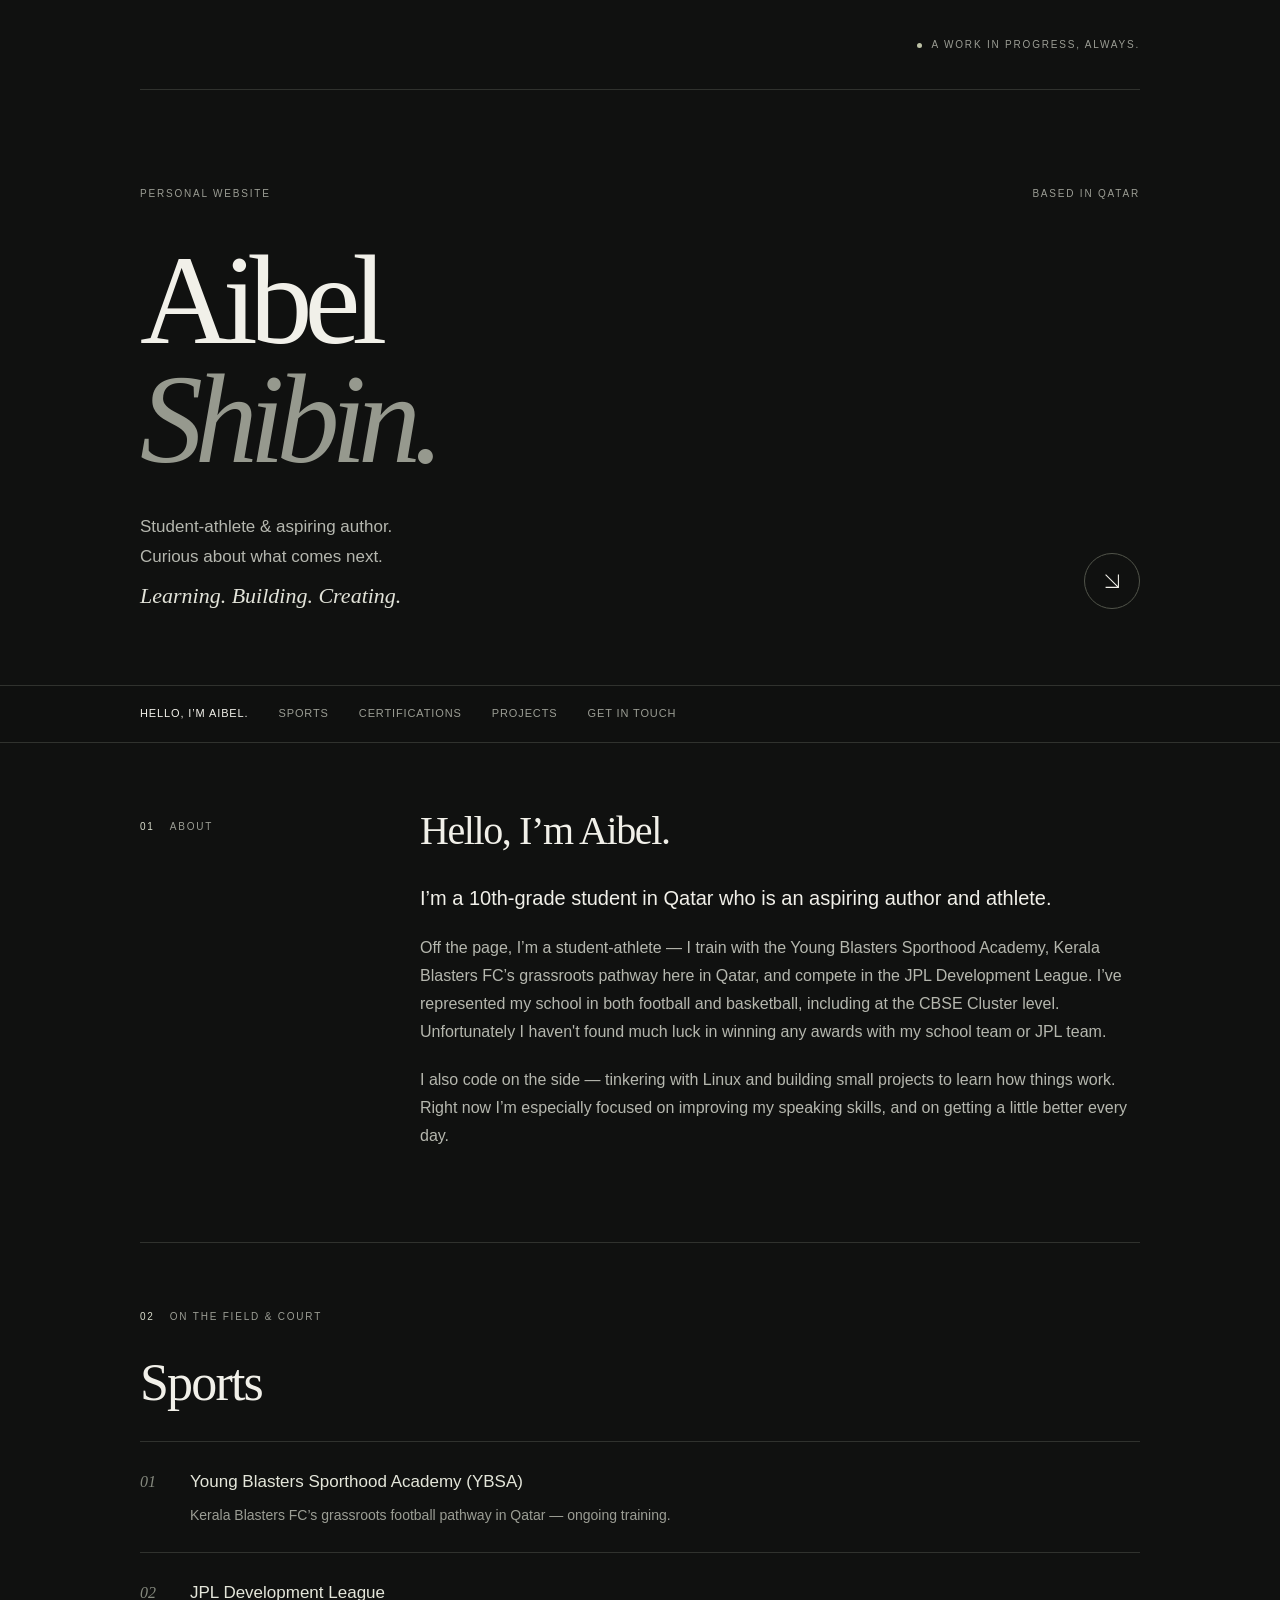
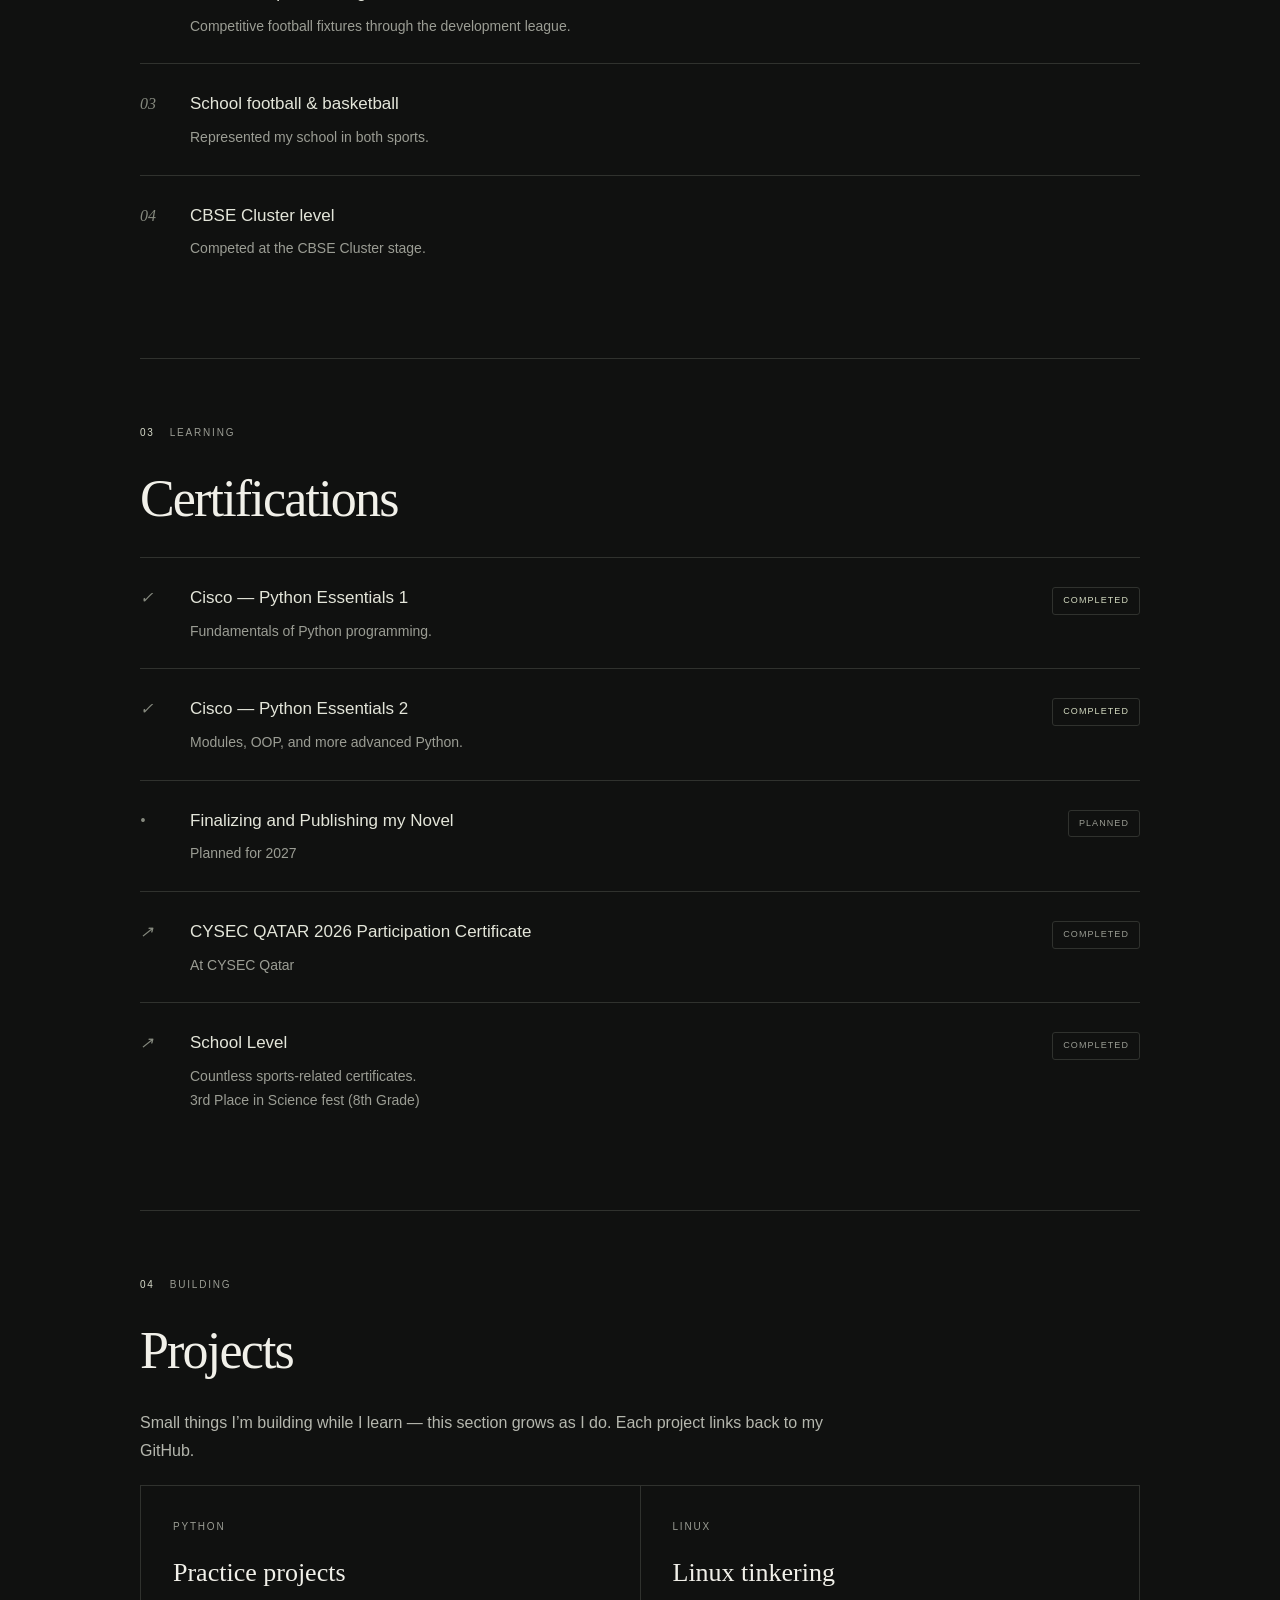
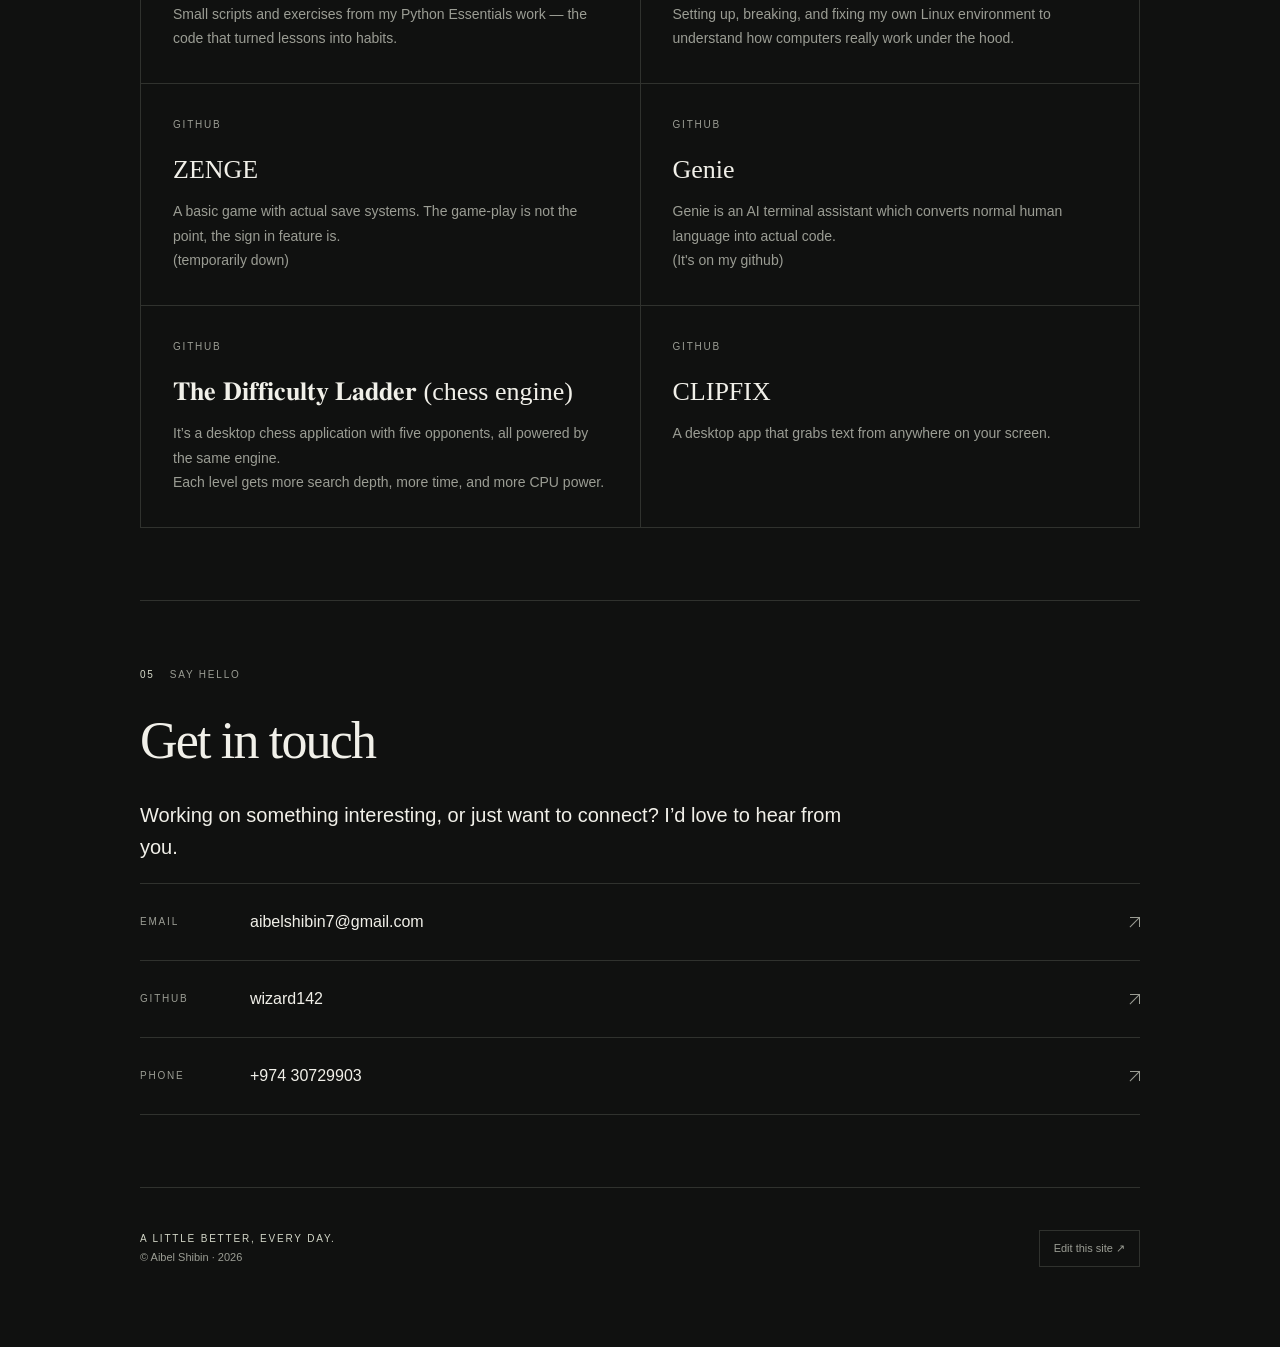
==== commit 5a203fe4: "Update personal site from browser editor" ====
--- a/index.html
+++ b/index.html
@@ -1,46 +1,46 @@
 <!DOCTYPE html>
-<html lang="en"><head><meta charset="UTF-8"><meta name="viewport" content="width=device-width, initial-scale=1"><meta name="description" content="Aibel Shibin — student-athlete, aspiring author, and coder in Qatar."><meta name="site-revision" content="dark-editor-20261009-v1"><meta name="theme-color" content="#101110"><title>Aibel Shibin — Learning. Building. Creating.</title><style>
+<html lang="en"><head><meta charset="UTF-8"><meta name="viewport" content="width=device-width, initial-scale=1"><meta name="description" content="Aibel Shibin — student-athlete, aspiring author, and coder in Qatar."><meta name="site-revision" content="5906aba3-bc11-4cc4-91bb-68715dede2e4"><meta name="theme-color" content="#101110"><title>Aibel Shibin — Learning. Building. Creating.</title><style>
 :root{color-scheme:dark;--bg:#101110;--surface:#171817;--white:#f1f0e9;--muted:#9b9d94;--line:#30322e;--max:1080px}
 *{box-sizing:border-box}html{scroll-behavior:smooth;scroll-padding-top:90px}body{margin:0;background:var(--bg);color:var(--white);font:16px/1.75 Arial,Helvetica,sans-serif}::selection{background:#dbddca;color:#101110}a{color:inherit}button,input,select{font:inherit}button,a,input,select,[contenteditable]{outline-offset:5px}button{cursor:pointer}button:focus-visible,a:focus-visible,input:focus-visible,select:focus-visible{outline:2px solid var(--white)}.wrap{max-width:var(--max);margin:auto;padding:0 40px}.topbar{display:flex;flex-wrap:wrap;justify-content:space-between;align-items:center;min-height:90px;border-bottom:1px solid var(--line)}.brand{text-decoration:none;font:italic 25px Georgia,serif}.small,.eyebrow,.tag,.c-label,.motto{font-size:10px;letter-spacing:.18em;text-transform:uppercase}.small{color:var(--muted)}.topbar .small:before{content:'';display:inline-block;width:5px;height:5px;background:#bdc2a6;border-radius:50%;margin-right:10px}.hero{padding:95px 0 76px;position:relative}.hero-meta{display:flex;justify-content:space-between;color:var(--muted);margin-bottom:38px}.hero h1{font:normal clamp(65px,11vw,126px)/.95 Georgia,serif;letter-spacing:-.065em;margin:0 0 32px;max-width:800px}.hero h1 span{color:#96998e;font-style:italic}.hero-bottom{display:flex;justify-content:space-between;align-items:end;gap:40px}.headline{color:#b5b7af;max-width:400px;font-size:17px;margin:0}.hero-note{font:italic 22px Georgia,serif;margin:12px 0 0;color:#e2e3d9}.hero-arrow{display:grid;place-items:center;width:56px;height:56px;border:1px solid #51544a;border-radius:50%;text-decoration:none;font-size:24px;transition:background .2s}.hero-arrow:hover{background:var(--surface)}nav{position:sticky;top:0;z-index:10;background:#101110f2;backdrop-filter:blur(16px);border-top:1px solid var(--line);border-bottom:1px solid var(--line)}nav .wrap{display:flex;gap:30px;overflow:auto;padding-top:18px;padding-bottom:18px}nav a{font-size:11px;letter-spacing:.08em;text-transform:uppercase;text-decoration:none;color:var(--muted);white-space:nowrap}nav a:hover,nav a.active{color:var(--white)}main section{position:relative;padding:65px 0 72px;border-bottom:1px solid var(--line);display:flow-root}.eyebrow{color:var(--muted);margin:0 0 28px;display:flex;gap:15px}.num{color:#d7dbca;font-variant-numeric:tabular-nums}h2{font:normal clamp(32px,5vw,52px)/1.15 Georgia,serif;letter-spacing:-.035em;margin:0 0 28px}main section>p:not(.eyebrow){max-width:740px;color:#b5b7ae}p{margin:0 0 20px}p.lead{color:var(--white)!important;font-size:20px;line-height:1.6}.clean{list-style:none;padding:0;margin:0}.clean li{position:relative;display:flex;gap:25px;align-items:baseline;padding:25px 0;border-top:1px solid var(--line)}.mark{color:#85897e;font:italic 16px Georgia,serif;min-width:25px}.body{flex:1}.body strong{font-size:17px;font-weight:normal;color:#e4e6da}.body>span{display:block;color:var(--muted);font-size:14px;margin-top:6px}.status{font-size:9px;text-transform:uppercase;letter-spacing:.12em;color:var(--muted);white-space:nowrap;border:1px solid var(--line);padding:5px 10px;border-radius:3px}.status.done{color:#d4dbc1}.cards{display:grid;grid-template-columns:1fr 1fr;gap:1px;background:var(--line);border:1px solid var(--line)}.card{background:var(--bg);position:relative;padding:32px;transition:background .2s}.card:hover{background:var(--surface)}.tag{display:block;color:var(--muted);margin-bottom:22px}.card h3{font:normal 26px Georgia,serif;margin:0 0 14px}.card p{font-size:14px;color:var(--muted);margin:0}.contact-grid{border-top:1px solid var(--line)}.contact-row{position:relative;display:flex;gap:20px;align-items:center;padding:24px 0;border-bottom:1px solid var(--line);text-decoration:none}.c-label{min-width:90px;color:var(--muted)}.c-val{flex:1;overflow-wrap:anywhere}.c-arrow{color:var(--muted);display:block;width:10px;height:10px;border-top:1px solid;border-right:1px solid;position:relative}.c-arrow:after{content:"";position:absolute;width:13px;height:1px;background:currentColor;transform:rotate(-45deg);top:4px;right:-2px}footer{padding:42px 0 80px;display:flex;justify-content:space-between;gap:25px;color:var(--muted);font-size:11px}footer p{margin:0}.motto{color:#d2d6c7}.editor-launch{background:none;border:1px solid var(--line);color:var(--muted);padding:8px 14px;font-size:11px}.editor-launch:hover{color:var(--white)}.editor-only{display:none}body.editing .editor-only{display:flex}body.editing{padding-bottom:150px}body.editing [contenteditable=true]{outline:1px dashed #656958;outline-offset:5px;border-radius:2px}body.editing [contenteditable=true]:focus{outline:1px solid #d4dbc1}body.editing section{padding-top:95px}.section-tools{position:absolute;top:25px;left:0;right:0;gap:6px;flex-wrap:wrap}.tool{font-size:11px;background:var(--surface);border:1px solid #45483f;color:var(--white);padding:7px 11px;border-radius:3px}.tool:hover{background:#30332b}.danger{color:#e5b7ab}.block-tools{gap:4px;margin:12px 0;clear:both;flex-wrap:wrap}.block-tools .tool{font-size:10px;padding:4px 9px}.editor-bar{position:fixed;bottom:16px;left:50%;transform:translateX(-50%);z-index:30;background:#23261fee;border:1px solid #535849;backdrop-filter:blur(15px);padding:14px 18px;width:min(950px,calc(100% - 32px));gap:8px;align-items:center;flex-wrap:wrap;box-shadow:0 20px 60px #0008}.editor-bar .hint{width:100%;font-size:11px;color:#b4b9a6;margin:0}.primary{background:#e3e7d5;color:#151710;border-color:#e3e7d5}.editor-state{font-size:10px;color:#c5ceb3;margin-right:auto}.toast{position:fixed;top:18px;left:50%;transform:translateX(-50%);z-index:80;background:#e3e7d5;color:#141610;padding:12px 20px;font-size:13px;max-width:90vw}.toast:empty{display:none}dialog{background:var(--surface);color:var(--white);border:1px solid #505448;padding:30px;width:min(430px,calc(100% - 32px))}dialog::backdrop{background:#000b}dialog h2{font-size:30px}dialog p{font-size:13px;color:var(--muted)}dialog label{display:block;font-size:12px;margin:14px 0 6px}dialog input,dialog select{width:100%;background:var(--bg);color:var(--white);border:1px solid #505448;padding:11px}dialog .actions{display:flex;gap:8px;margin-top:24px}.entry-link{display:inline-block;margin-top:16px;color:#d7dbcb;font-size:12px}body.editing .status{cursor:pointer}body.editing .hero,body.editing footer{border:1px dashed var(--line)}
 @media(min-width:900px){#about{padding-left:280px}#about .eyebrow{position:absolute;left:0;top:75px}#about h2{font-size:40px}}@media(max-width:600px){.wrap{padding:0 22px}.topbar{min-height:75px}.topbar .small{font-size:8px}.hero{padding:60px 0}.hero-meta{font-size:9px}.hero h1{font-size:clamp(58px,15vw,86px)}.hero-bottom{gap:15px}.headline{font-size:15px}.hero-note{font-size:18px}nav .wrap{gap:24px}main section{padding:45px 0}.cards{grid-template-columns:1fr}.card{padding:26px}.clean li{gap:12px;flex-wrap:wrap}.status{margin-left:37px}.contact-row{gap:10px}.c-label{min-width:60px;font-size:9px}.c-val{font-size:13px}footer{flex-wrap:wrap}.editor-bar{bottom:8px;padding:10px}.tool{padding:7px 9px}.editor-state{width:100%}body.editing{padding-bottom:210px}body.editing #about .eyebrow{position:static}body.editing #about{padding-left:0}}@media(prefers-reduced-motion:reduce){html{scroll-behavior:auto}*{transition:none!important}}
-</style></head><body>
-<div class="wrap"><div class="topbar" id="topbar"><a class="brand editable" href="#">as.</a><span class="small editable">A work in progress, always.</span></div>
-<header class="hero" id="hero"><div class="hero-meta small"><span class="editable">Personal notebook / 001</span><span class="editable">Based in Qatar</span></div><h1 class="editable">Aibel<br><span>Shibin.</span></h1><div class="hero-bottom"><div><p class="headline editable">Student-athlete &amp; aspiring author.<br>Curious about what comes next.</p><p class="hero-note editable">Learning. Building. Creating.</p></div><a class="hero-arrow" href="#about" aria-label="Explore the site"><svg viewBox="0 0 24 24" width="22" height="22" fill="none" stroke="currentColor" stroke-width="1.2" aria-hidden="true"><path d="M5 5l14 14M5 19h14V5"/></svg></a></div></header></div>
-<nav aria-label="Sections"><div class="wrap" id="navigation"></div></nav><main class="wrap" id="sections">
+</style></head><body class="">
+<div class="wrap"><div class="topbar" id="topbar"><a class="brand editable" href="#" spellcheck="true"><br></a><span class="small editable" spellcheck="true">A work in progress, always.</span></div>
+<header class="hero" id="hero"><div class="hero-meta small"><span class="editable" spellcheck="true">Personal WEbsite</span><span class="editable" spellcheck="true">Based in Qatar</span></div><h1 class="editable" spellcheck="true">Aibel<br><span>Shibin.</span></h1><div class="hero-bottom"><div><p class="headline editable" spellcheck="true">Student-athlete &amp; aspiring author.<br>Curious about what comes next.</p><p class="hero-note editable" spellcheck="true">Learning. Building. Creating.</p></div><a class="hero-arrow" href="#about" aria-label="Explore the site"><svg viewBox="0 0 24 24" width="22" height="22" fill="none" stroke="currentColor" stroke-width="1.2" aria-hidden="true"><path d="M5 5l14 14M5 19h14V5"></path></svg></a></div></header></div>
+<nav aria-label="Sections"><div class="wrap" id="navigation"><a href="#about" class="">Hello, I’m Aibel.</a><a href="#sports" class="">Sports</a><a href="#certs" class="">Certifications</a><a href="#projects" class="">Projects</a><a href="#contact" class="">Get in touch</a></div></nav><main class="wrap" id="sections">
 
     <!-- ABOUT -->
     <section id="about">
-      <p class="eyebrow reveal"><span class="num">01</span> About</p>
-      <h2 class="reveal">Hello, I’m Aibel.</h2>
-      <p class="lead reveal editable">I’m a 10th-grade student in Qatar who is an aspiring author and athlete.</p>
-      <p class="reveal editable">Off the page, I’m a student-athlete — I train with the Young Blasters Sporthood Academy, Kerala Blasters FC’s grassroots pathway here in Qatar, and compete in the JPL Development League. I’ve represented my school in both football and basketball, including at the CBSE Cluster level. Unfortunately I haven't found much luck in winning any awards with my school team or JPL team.&nbsp;</p>
-      <p class="reveal editable">I also code on the side — tinkering with Linux and building small projects to learn how things work. Right now I’m especially focused on improving my speaking skills, and on getting a little better every day.</p>
+      <p class="eyebrow reveal"><span class="num">01</span><span class="section-label editable" spellcheck="true"> About</span></p>
+      <h2 class="reveal editable" spellcheck="true">Hello, I’m Aibel.</h2>
+      <p class="lead reveal editable" spellcheck="true">I’m a 10th-grade student in Qatar who is an aspiring author and athlete.</p>
+      <p class="reveal editable" spellcheck="true">Off the page, I’m a student-athlete — I train with the Young Blasters Sporthood Academy, Kerala Blasters FC’s grassroots pathway here in Qatar, and compete in the JPL Development League. I’ve represented my school in both football and basketball, including at the CBSE Cluster level. Unfortunately I haven't found much luck in winning any awards with my school team or JPL team.&nbsp;</p>
+      <p class="reveal editable" spellcheck="true">I also code on the side — tinkering with Linux and building small projects to learn how things work. Right now I’m especially focused on improving my speaking skills, and on getting a little better every day.</p>
     </section>
 
     <!-- SPORTS -->
     <section id="sports">
-      <p class="eyebrow reveal"><span class="num">02</span> On the field &amp; court</p>
-      <h2 class="reveal">Sports</h2>
+      <p class="eyebrow reveal"><span class="num">02</span><span class="section-label editable" spellcheck="true"> On the field &amp; court</span></p>
+      <h2 class="reveal editable" spellcheck="true">Sports</h2>
       <ul class="clean reveal" data-list="sports" data-renumber="">
         <li>
           <span class="mark">01</span>
-          <span class="body"><strong class="editable">Young Blasters Sporthood Academy (YBSA)</strong>
-          <span class="editable">Kerala Blasters FC’s grassroots football pathway in Qatar — ongoing training.</span></span>
+          <span class="body"><strong class="editable" spellcheck="true">Young Blasters Sporthood Academy (YBSA)</strong>
+          <span class="editable" spellcheck="true">Kerala Blasters FC’s grassroots football pathway in Qatar — ongoing training.</span></span>
         </li>
         <li>
           <span class="mark">02</span>
-          <span class="body"><strong class="editable">JPL Development League</strong>
-          <span class="editable">Competitive football fixtures through the development league.</span></span>
+          <span class="body"><strong class="editable" spellcheck="true">JPL Development League</strong>
+          <span class="editable" spellcheck="true">Competitive football fixtures through the development league.</span></span>
         </li>
         <li>
           <span class="mark">03</span>
-          <span class="body"><strong class="editable">School football &amp; basketball</strong>
-          <span class="editable">Represented my school in both sports.</span></span>
+          <span class="body"><strong class="editable" spellcheck="true">School football &amp; basketball</strong>
+          <span class="editable" spellcheck="true">Represented my school in both sports.</span></span>
         </li>
         <li>
           <span class="mark">04</span>
-          <span class="body"><strong class="editable">CBSE Cluster level</strong>
-          <span class="editable">Competed at the CBSE Cluster stage.</span></span>
+          <span class="body"><strong class="editable" spellcheck="true">CBSE Cluster level</strong>
+          <span class="editable" spellcheck="true">Competed at the CBSE Cluster stage.</span></span>
         </li>
       </ul>
 
@@ -48,102 +48,92 @@
 
     <!-- CERTIFICATIONS -->
     <section id="certs">
-      <p class="eyebrow reveal"><span class="num">03</span> Learning</p>
-      <h2 class="reveal">Certifications</h2>
-      <ul class="clean reveal" data-list="certs">
+      <p class="eyebrow reveal"><span class="num">03</span><span class="section-label editable" spellcheck="true"> Learning</span></p>
+      
+      <h2 class="reveal editable" spellcheck="true">Certifications</h2><ul class="clean reveal" data-list="certs">
         <li>
           <span class="mark">✓</span>
-          <span class="body"><strong class="editable">Cisco — Python Essentials 1</strong>
-          <span class="editable">Fundamentals of Python programming.</span></span>
-          <span class="status done">Completed</span>
+          <span class="body"><strong class="editable" spellcheck="true">Cisco — Python Essentials 1</strong>
+          <span class="editable" spellcheck="true">Fundamentals of Python programming.</span></span>
+          <span class="status done editable" spellcheck="true">Completed</span>
         </li>
         <li>
           <span class="mark">✓</span>
-          <span class="body"><strong class="editable">Cisco — Python Essentials 2</strong>
-          <span class="editable">Modules, OOP, and more advanced Python.</span></span>
-          <span class="status done">Completed</span>
-        </li>
-        <li>
-          <span class="mark">•</span>
-          <span class="body"><strong class="editable">Elements of AI — University of Helsinki</strong>
-          <span class="editable">Foundations of artificial intelligence.</span></span>
-          <span class="status">Planned</span>
-        </li>
+          <span class="body"><strong class="editable" spellcheck="true">Cisco — Python Essentials 2</strong>
+          <span class="editable" spellcheck="true">Modules, OOP, and more advanced Python.</span></span>
+          <span class="status done editable" spellcheck="true">Completed</span>
+        </li>
+        
 
 
       <li>
     <span class="mark">•</span>
-    <span class="body"><strong class="editable">Ongoing writing of a Research Paper</strong>
-    <span class="editable"><br></span></span>
-    <span class="status">Planned</span>
-  </li><li>
-    <span class="mark">•</span>
-    <span class="body"><strong class="editable">Finalizing and Publishing my Novel</strong>
-    <span class="editable">Planned for 2027</span></span>
-    <span class="status">Planned</span>
-  </li></ul>
+    <span class="body"><strong class="editable" spellcheck="true">Finalizing and Publishing my Novel</strong>
+    <span class="editable" spellcheck="true">Planned for 2027</span></span>
+    <span class="status editable" spellcheck="true">Planned</span>
+  </li><li><span class="mark">↗</span><span class="body"><strong class="editable" spellcheck="true">CYSEC QATAR 2026 Participation Certificate</strong><span class="editable" spellcheck="true">At CYSEC Qatar</span></span><span class="status editable" spellcheck="true">Completed</span></li><li><span class="mark">↗</span><span class="body"><strong class="editable" spellcheck="true">School Level</strong><span class="editable" spellcheck="true">Countless sports-related certificates.<br>3rd Place in Science fest (8th Grade)</span></span><span class="status editable" spellcheck="true">Completed</span></li></ul>
 
     </section>
 
     <!-- PROJECTS -->
     <section id="projects">
-      <p class="eyebrow reveal"><span class="num">04</span> Building</p>
-      <h2 class="reveal">Projects</h2>
-      <p class="reveal editable">Small things I’m building while I learn — this section grows as I do. Each project links back to my GitHub.</p>
+      <p class="eyebrow reveal"><span class="num">04</span><span class="section-label editable" spellcheck="true"> Building</span></p>
+      <h2 class="reveal editable" spellcheck="true">Projects</h2>
+      <p class="reveal editable" spellcheck="true">Small things I’m building while I learn — this section grows as I do. Each project links back to my GitHub.</p>
       <div class="cards reveal" data-list="projects">
         <div class="card">
-          <span class="tag editable">Python</span>
-          <h3 class="editable">Practice projects</h3>
-          <p class="editable">Small scripts and exercises from my Python Essentials work — the code that turned lessons into habits.</p>
+          <span class="tag editable" spellcheck="true">Python</span>
+          <h3 class="editable" spellcheck="true">Practice projects</h3>
+          <p class="editable" spellcheck="true">Small scripts and exercises from my Python Essentials work — the code that turned lessons into habits.</p>
         </div>
         <div class="card">
-          <span class="tag editable">Linux</span>
-          <h3 class="editable">Linux tinkering</h3>
-          <p class="editable">Setting up, breaking, and fixing my own Linux environment to understand how computers really work under the hood.</p>
+          <span class="tag editable" spellcheck="true">Linux</span>
+          <h3 class="editable" spellcheck="true">Linux tinkering</h3>
+          <p class="editable" spellcheck="true">Setting up, breaking, and fixing my own Linux environment to understand how computers really work under the hood.</p>
         </div>
 
       <div class="card">
-    <span class="tag editable">GITHUB</span>
-    <h3 class="editable">ZENGE</h3>
-    <p class="editable">A basic game with actual save systems. The game-play is not the point, the sign in feature is.<br>(temporarily down)</p>
+    <span class="tag editable" spellcheck="true">GITHUB</span>
+    <h3 class="editable" spellcheck="true">ZENGE</h3>
+    <p class="editable" spellcheck="true">A basic game with actual save systems. The game-play is not the point, the sign in feature is.<br>(temporarily down)</p>
   </div><div class="card">
-    <span class="tag editable">GITHUB</span>
-    <h3 class="editable">Genie</h3>
-    <p class="editable">Genie is an ai terminal assistant which converts normal human language into actual code.<br>(It's on my github)</p>
-  </div></div>
+    <span class="tag editable" spellcheck="true">GITHUB</span>
+    <h3 class="editable" spellcheck="true">Genie</h3>
+    <p class="editable" spellcheck="true">Genie is an AI terminal assistant which converts normal human language into actual code.<br>(It's on my github)</p>
+  </div><div class="card"><span class="tag editable" spellcheck="true">GITHUB</span><h3 class="editable" spellcheck="true">𝐓𝐡𝐞 𝐃𝐢𝐟𝐟𝐢𝐜𝐮𝐥𝐭𝐲 𝐋𝐚𝐝𝐝𝐞𝐫 (chess engine)</h3><p class="editable" spellcheck="true">It’s a desktop chess application with five opponents, all powered by the same engine.<br>Each level gets more search depth, more time, and more CPU power.</p></div><div class="card"><span class="tag editable" spellcheck="true">GIthub</span><h3 class="editable" spellcheck="true">CLIPFIX</h3><p class="editable" spellcheck="true">A desktop app that grabs text from anywhere on your screen.</p></div></div>
 
     </section>
 
     <!-- CONTACT -->
     <section id="contact">
-      <p class="eyebrow reveal"><span class="num">05</span> Say hello</p>
-      <h2 class="reveal">Get in touch</h2>
-      <p class="lead reveal editable">Working on something interesting, or just want to connect? I’d love to hear from you.</p>
+      <p class="eyebrow reveal"><span class="num">05</span><span class="section-label editable" spellcheck="true"> Say hello</span></p>
+      <h2 class="reveal editable" spellcheck="true">Get in touch</h2>
+      <p class="lead reveal editable" spellcheck="true">Working on something interesting, or just want to connect? I’d love to hear from you.</p>
       <div class="contact-grid reveal" data-contact="">
         <a class="contact-row" data-type="email" href="mailto:aibelshibin7@gmail.com">
-          <span class="c-label">Email</span>
-          <span class="c-val editable">aibelshibin7@gmail.com</span>
+          <span class="c-label editable" spellcheck="true">Email</span>
+          <span class="c-val editable" spellcheck="true">aibelshibin7@gmail.com</span>
           <span class="c-arrow" aria-hidden="true"></span>
         </a>
         <a class="contact-row" data-type="github" href="https://github.com/wizard142" target="_blank" rel="noopener">
-          <span class="c-label">GitHub</span>
-          <span class="c-val editable">wizard142</span>
+          <span class="c-label editable" spellcheck="true">GitHub</span>
+          <span class="c-val editable" spellcheck="true">wizard142</span>
           <span class="c-arrow" aria-hidden="true"></span>
         </a>
         <a class="contact-row" data-type="phone" href="tel:+97430729903">
-          <span class="c-label">Phone</span>
-          <span class="c-val editable">+974 30729903</span>
+          <span class="c-label editable" spellcheck="true">Phone</span>
+          <span class="c-val editable" spellcheck="true">+974 30729903</span>
           <span class="c-arrow" aria-hidden="true"></span>
         </a>
       </div>
     </section>
 
-  </main><div class="wrap"><footer id="footer"><div><p class="motto editable">A little better, every day.</p><p class="editable">© Aibel Shibin · <span id="yr">2026</span></p></div><button class="editor-launch" id="editButton">Edit this site ↗</button></footer></div>
-<div class="editor-bar editor-only" id="editorBar" aria-label="Site editor"><span class="editor-state" id="saveState" role="status">Editing your local copy</span><button class="tool" id="addSection">+ Section</button><button class="tool" id="undo">Undo</button><button class="tool" id="restore">Restore draft</button><button class="tool primary" id="publish">Publish to GitHub ↗</button><button class="tool" id="disconnect" hidden>Disconnect</button><button class="tool" id="download">Download site ↓</button><button class="tool" id="done">Done</button><p class="hint">Click outlined text to edit. Drafts save in this browser. Publish to GitHub to update the live site; Download site keeps a backup.</p></div>
-<dialog id="addDialog"><form id="addForm"><h2>Add a section</h2><label for="sectionTitle">Section title</label><input id="sectionTitle" required maxlength="100" placeholder="Achievements"><label for="sectionType">Layout</label><select id="sectionType"><option value="list">Entries / achievements</option><option value="text">Writing / text</option><option value="cards">Projects / cards</option><option value="contact">Contact / links</option></select><div class="actions"><button class="tool primary" type="submit">Add section</button><button class="tool" type="button" id="cancelDialog">Cancel</button></div></form></dialog>
-<dialog id="confirmDialog"><form method="dialog"><h2>Remove this content?</h2><p id="confirmMessage">You can undo this while editing.</p><div class="actions"><button class="tool danger" value="remove">Remove</button><button class="tool" value="cancel" autofocus>Keep it</button></div></form></dialog>
-<dialog id="linkDialog"><form id="linkForm"><h2>Edit link</h2><label for="linkLabel">Link text</label><input id="linkLabel" required maxlength="200"><label for="linkUrl">Destination</label><input id="linkUrl" required placeholder="https://example.com"><p>Use https://, http://, mailto:, tel:, or a section link such as #projects.</p><div class="actions"><button class="tool primary" type="submit">Save link</button><button class="tool" type="button" id="cancelLink">Cancel</button></div></form></dialog>
-<dialog id="publishDialog" aria-labelledby="publishTitle"><form id="publishForm"><h2 id="publishTitle">Publish your changes</h2><p>Updates <strong>wizard142/wizard142.github.io</strong> on <strong>main</strong>. GitHub Pages will deploy the changes.</p><div id="connectFields"><label for="githubToken">GitHub fine-grained token</label><input id="githubToken" type="password" autocomplete="off" spellcheck="false" placeholder="Paste your repository token here"><p><a href="https://github.com/settings/personal-access-tokens/new?name=Personal%20website%20editor&amp;target_name=wizard142&amp;contents=write" target="_blank" rel="noopener noreferrer">Create a GitHub token ↗</a>. Select only <strong>wizard142.github.io</strong> and allow <strong>Contents: Read and write</strong>. Set an expiry date. Enter it here, never in your site content.</p><p>The token stays in memory for this tab. It is sent only to GitHub’s API, never saved in drafts or downloaded files.</p></div><p id="publishStatus" role="status" aria-live="polite"></p><div class="actions"><button class="tool primary" type="submit" id="confirmPublish">Publish changes</button><button class="tool" type="button" id="cancelPublish">Cancel</button></div></form></dialog>
+  </main><div class="wrap"><footer id="footer"><div><p class="motto editable" spellcheck="true">A little better, every day.</p><p class="editable" spellcheck="true">© Aibel Shibin · <span id="yr">2026</span></p></div><button class="editor-launch" id="editButton">Edit this site ↗</button></footer></div>
+<div class="editor-bar editor-only" id="editorBar" aria-label="Site editor"><span class="editor-state" id="saveState" role="status">Editing your local copy</span><button class="tool" id="addSection">+ Section</button><button class="tool" id="undo">Undo</button><button class="tool" id="restore">Restore draft</button><button class="tool primary" id="publish">Publish to GitHub ↗</button><button class="tool" id="disconnect" hidden="" disabled="">Disconnect</button><button class="tool" id="download">Download site ↓</button><button class="tool" id="done">Done</button><p class="hint">Click outlined text to edit. Drafts save in this browser. Publish to GitHub to update the live site; Download site keeps a backup.</p></div>
+<dialog id="addDialog"><form id="addForm"><h2>Add a section</h2><label for="sectionTitle">Section title</label><input id="sectionTitle" required="" maxlength="100" placeholder="Achievements"><label for="sectionType">Layout</label><select id="sectionType"><option value="list">Entries / achievements</option><option value="text">Writing / text</option><option value="cards">Projects / cards</option><option value="contact">Contact / links</option></select><div class="actions"><button class="tool primary" type="submit">Add section</button><button class="tool" type="button" id="cancelDialog">Cancel</button></div></form></dialog>
+<dialog id="confirmDialog"><form method="dialog"><h2>Remove this content?</h2><p id="confirmMessage">You can undo this while editing.</p><div class="actions"><button class="tool danger" value="remove">Remove</button><button class="tool" value="cancel" autofocus="">Keep it</button></div></form></dialog>
+<dialog id="linkDialog"><form id="linkForm"><h2>Edit link</h2><label for="linkLabel">Link text</label><input id="linkLabel" required="" maxlength="200"><label for="linkUrl">Destination</label><input id="linkUrl" required="" placeholder="https://example.com"><p>Use https://, http://, mailto:, tel:, or a section link such as #projects.</p><div class="actions"><button class="tool primary" type="submit">Save link</button><button class="tool" type="button" id="cancelLink">Cancel</button></div></form></dialog>
+<dialog id="publishDialog" aria-labelledby="publishTitle"><form id="publishForm"><h2 id="publishTitle">Publish your changes</h2><p>Updates <strong>wizard142/wizard142.github.io</strong> on <strong>main</strong>. GitHub Pages will deploy the changes.</p><div id="connectFields"><label for="githubToken">GitHub fine-grained token</label><input id="githubToken" type="password" autocomplete="off" spellcheck="false" placeholder="Paste your repository token here" required=""><p><a href="https://github.com/settings/personal-access-tokens/new?name=Personal%20website%20editor&amp;target_name=wizard142&amp;contents=write" target="_blank" rel="noopener noreferrer">Create a GitHub token ↗</a>. Select only <strong>wizard142.github.io</strong> and allow <strong>Contents: Read and write</strong>. Set an expiry date. Enter it here, never in your site content.</p><p>The token stays in memory for this tab. It is sent only to GitHub’s API, never saved in drafts or downloaded files.</p></div><p id="publishStatus" role="status" aria-live="polite"></p><div class="actions"><button class="tool primary" type="submit" id="confirmPublish">Publish changes</button><button class="tool" type="button" id="cancelPublish">Cancel</button></div></form></dialog>
 <div class="toast" id="toast" role="status"></div><script>
 (() => {
 'use strict';
@@ -372,4 +362,5 @@
 try{if(localStorage.getItem(draftKey))notice('You have a saved draft. Open the editor and choose Restore draft to continue.');}catch{}
 })();
 
-</script></body></html>
+</script>
+</body></html>
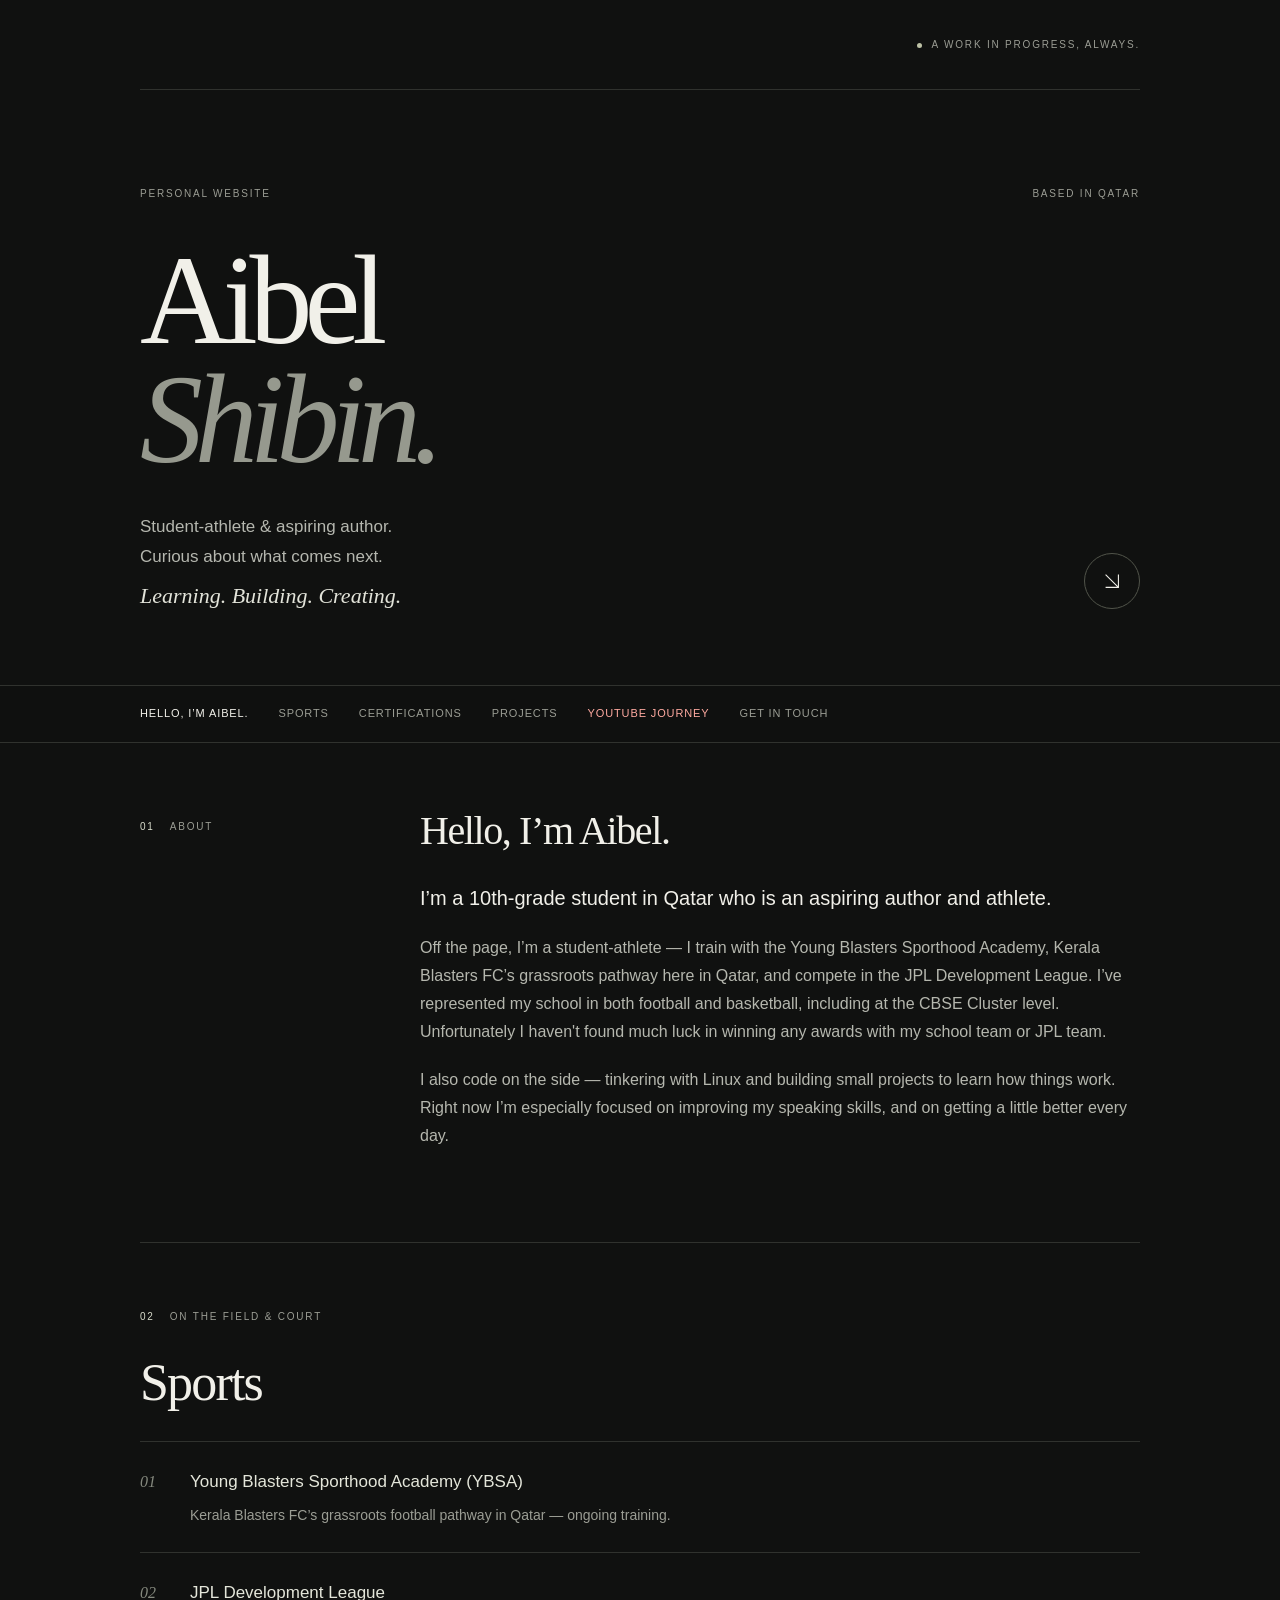
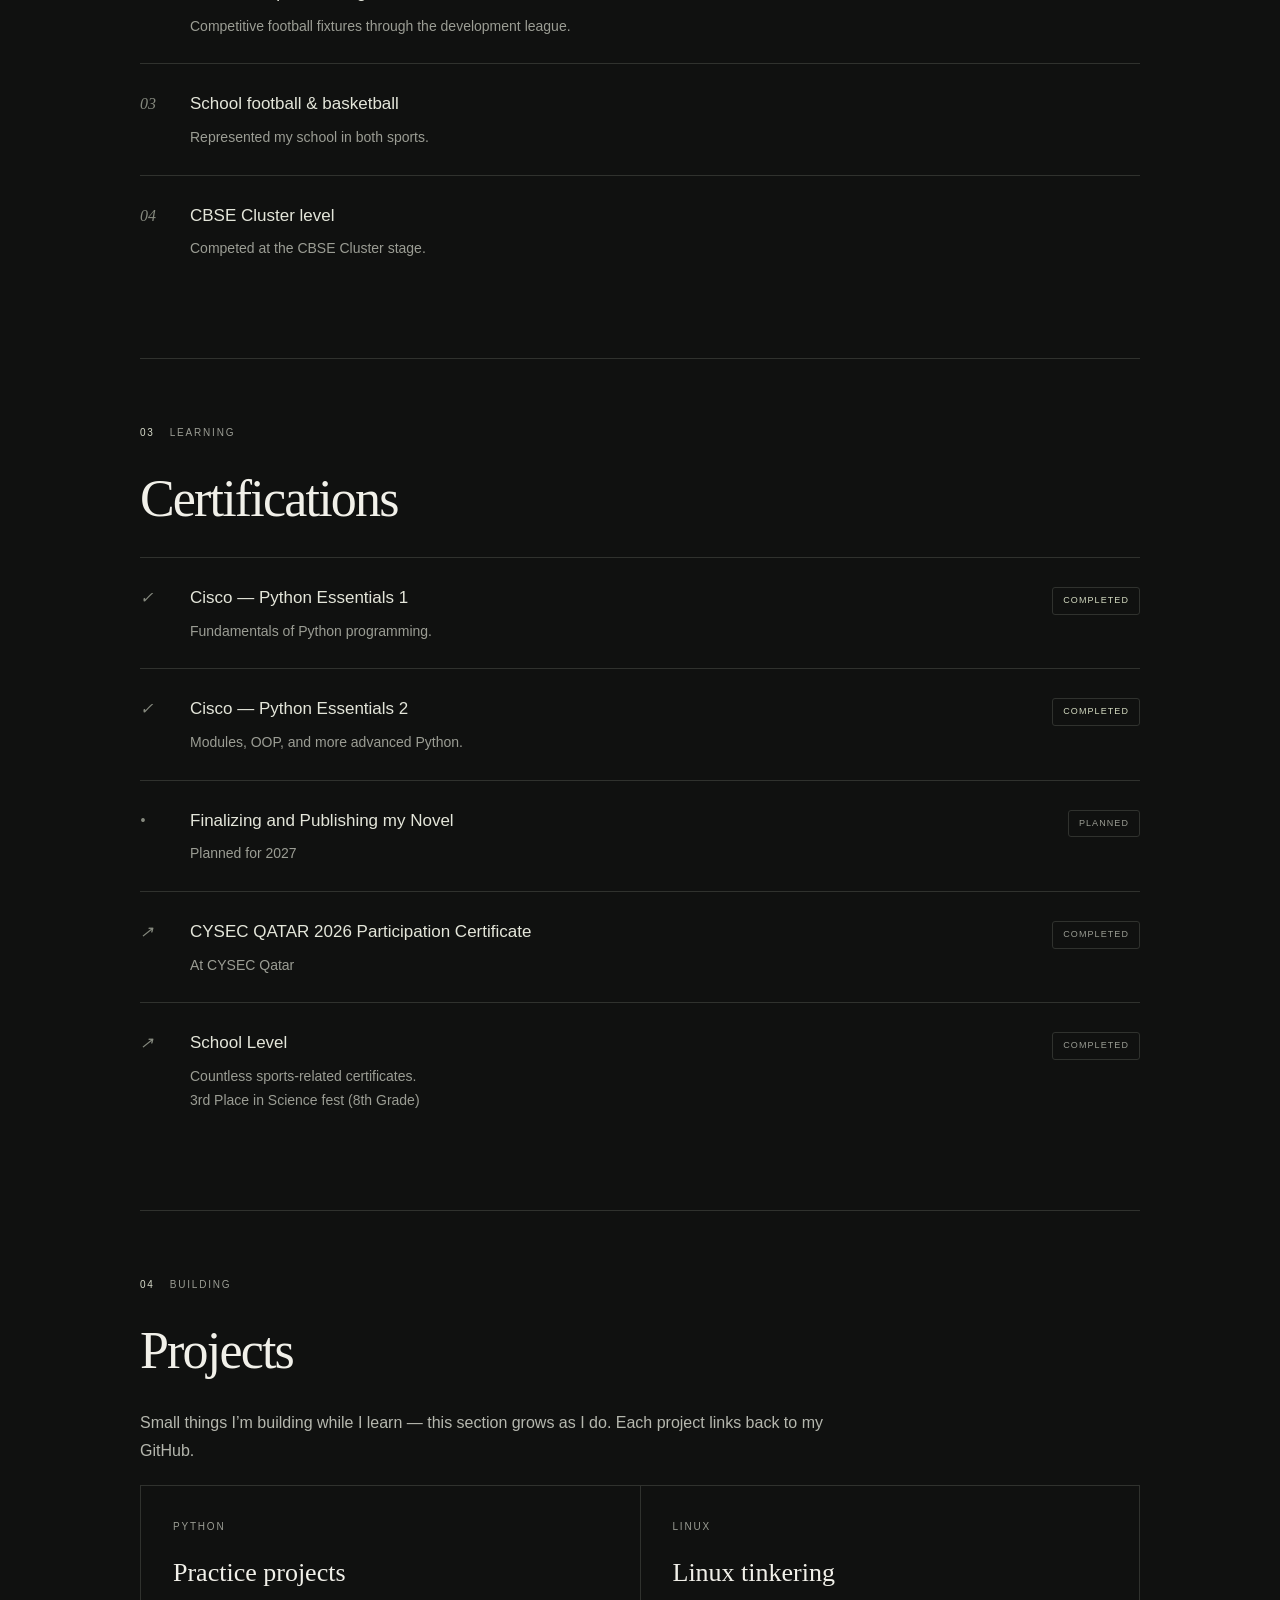
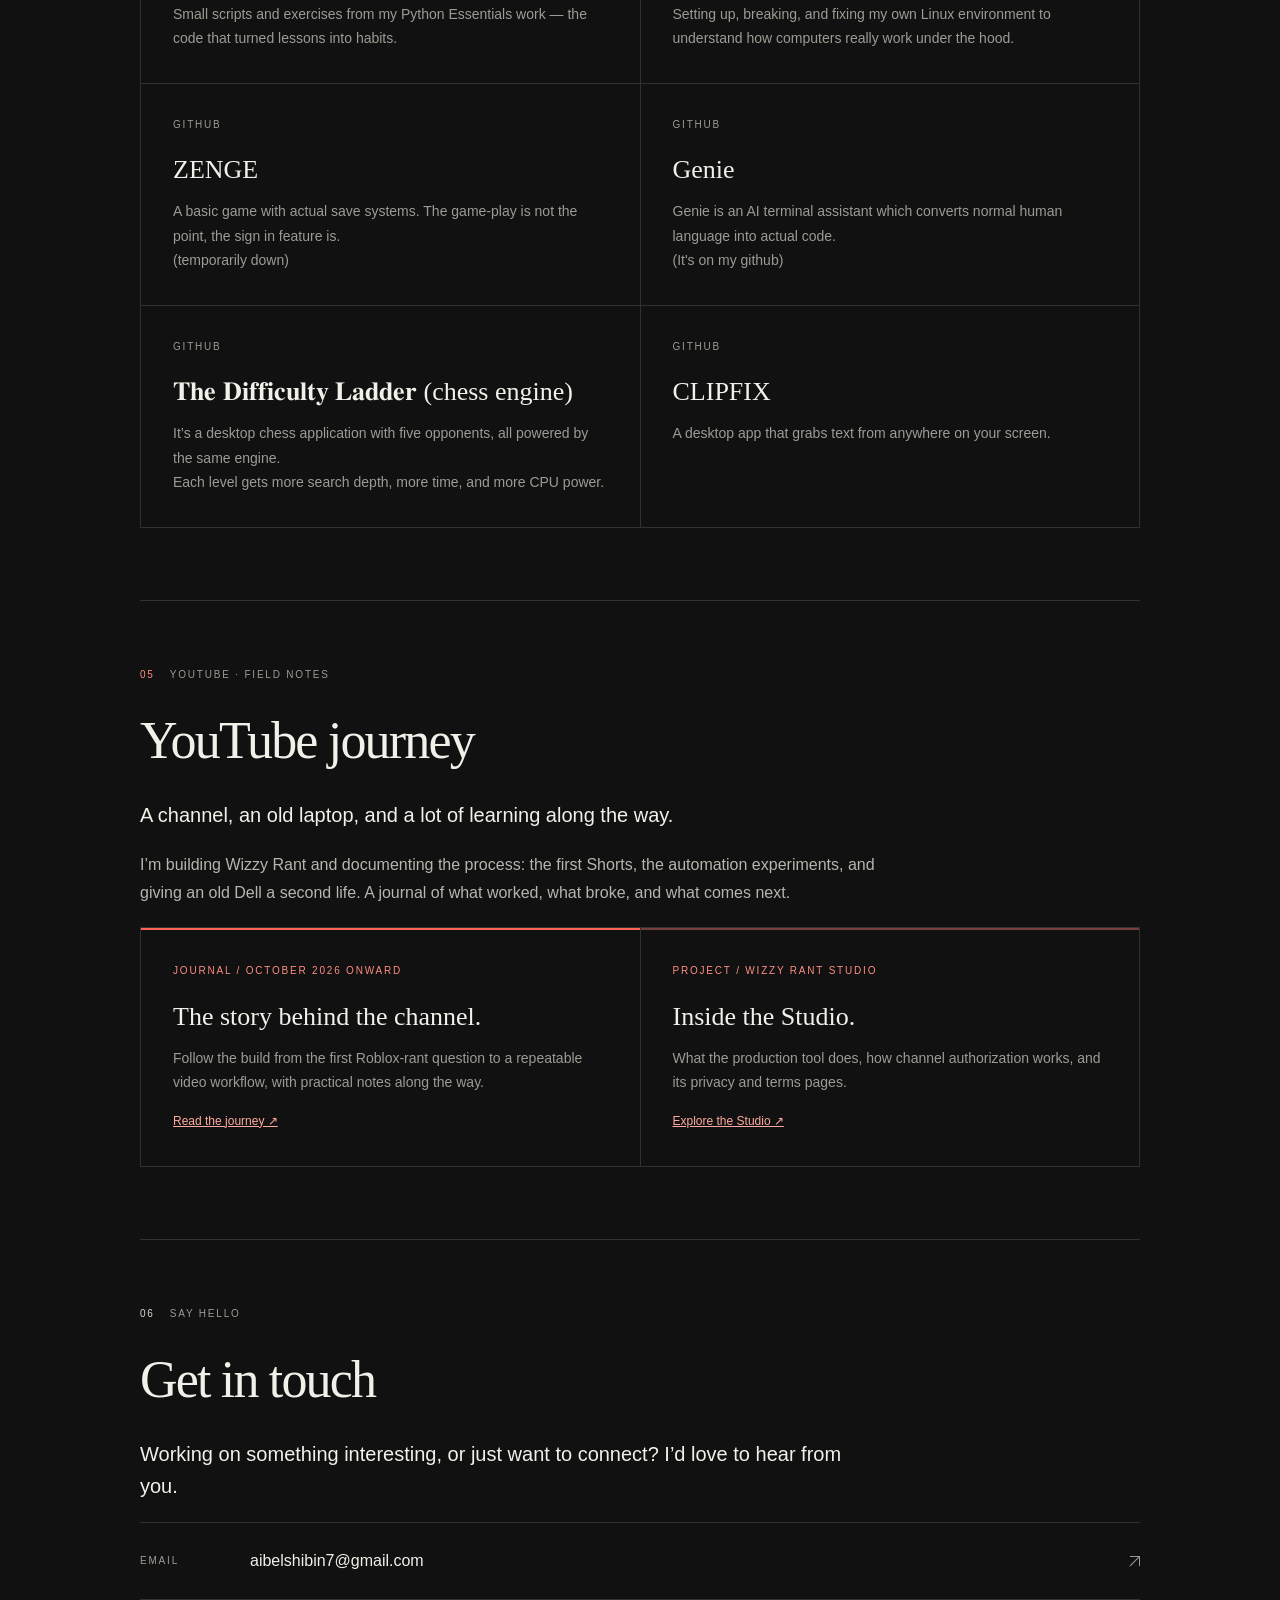
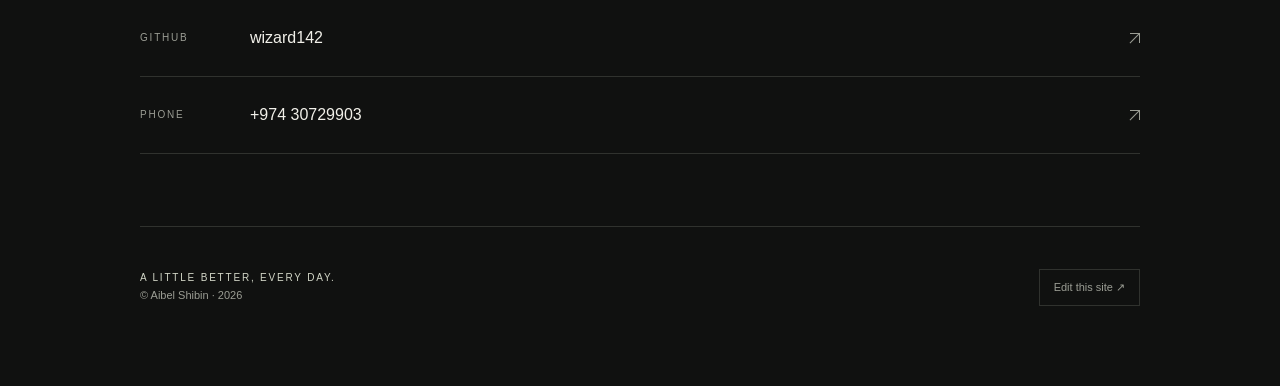
==== commit 0099ff04: "Add YouTube journey journal and link it from the personal homepage" ====
--- a/index.html
+++ b/index.html
@@ -1,12 +1,13 @@
 <!DOCTYPE html>
-<html lang="en"><head><meta charset="UTF-8"><meta name="viewport" content="width=device-width, initial-scale=1"><meta name="description" content="Aibel Shibin — student-athlete, aspiring author, and coder in Qatar."><meta name="site-revision" content="5906aba3-bc11-4cc4-91bb-68715dede2e4"><meta name="theme-color" content="#101110"><title>Aibel Shibin — Learning. Building. Creating.</title><style>
+<html lang="en"><head><meta charset="UTF-8"><meta name="viewport" content="width=device-width, initial-scale=1"><meta name="description" content="Aibel Shibin — student-athlete, aspiring author, and coder in Qatar."><meta name="site-revision" content="dark-editor-20261018-youtube-v1"><meta name="theme-color" content="#101110"><title>Aibel Shibin — Learning. Building. Creating.</title><style>
 :root{color-scheme:dark;--bg:#101110;--surface:#171817;--white:#f1f0e9;--muted:#9b9d94;--line:#30322e;--max:1080px}
 *{box-sizing:border-box}html{scroll-behavior:smooth;scroll-padding-top:90px}body{margin:0;background:var(--bg);color:var(--white);font:16px/1.75 Arial,Helvetica,sans-serif}::selection{background:#dbddca;color:#101110}a{color:inherit}button,input,select{font:inherit}button,a,input,select,[contenteditable]{outline-offset:5px}button{cursor:pointer}button:focus-visible,a:focus-visible,input:focus-visible,select:focus-visible{outline:2px solid var(--white)}.wrap{max-width:var(--max);margin:auto;padding:0 40px}.topbar{display:flex;flex-wrap:wrap;justify-content:space-between;align-items:center;min-height:90px;border-bottom:1px solid var(--line)}.brand{text-decoration:none;font:italic 25px Georgia,serif}.small,.eyebrow,.tag,.c-label,.motto{font-size:10px;letter-spacing:.18em;text-transform:uppercase}.small{color:var(--muted)}.topbar .small:before{content:'';display:inline-block;width:5px;height:5px;background:#bdc2a6;border-radius:50%;margin-right:10px}.hero{padding:95px 0 76px;position:relative}.hero-meta{display:flex;justify-content:space-between;color:var(--muted);margin-bottom:38px}.hero h1{font:normal clamp(65px,11vw,126px)/.95 Georgia,serif;letter-spacing:-.065em;margin:0 0 32px;max-width:800px}.hero h1 span{color:#96998e;font-style:italic}.hero-bottom{display:flex;justify-content:space-between;align-items:end;gap:40px}.headline{color:#b5b7af;max-width:400px;font-size:17px;margin:0}.hero-note{font:italic 22px Georgia,serif;margin:12px 0 0;color:#e2e3d9}.hero-arrow{display:grid;place-items:center;width:56px;height:56px;border:1px solid #51544a;border-radius:50%;text-decoration:none;font-size:24px;transition:background .2s}.hero-arrow:hover{background:var(--surface)}nav{position:sticky;top:0;z-index:10;background:#101110f2;backdrop-filter:blur(16px);border-top:1px solid var(--line);border-bottom:1px solid var(--line)}nav .wrap{display:flex;gap:30px;overflow:auto;padding-top:18px;padding-bottom:18px}nav a{font-size:11px;letter-spacing:.08em;text-transform:uppercase;text-decoration:none;color:var(--muted);white-space:nowrap}nav a:hover,nav a.active{color:var(--white)}main section{position:relative;padding:65px 0 72px;border-bottom:1px solid var(--line);display:flow-root}.eyebrow{color:var(--muted);margin:0 0 28px;display:flex;gap:15px}.num{color:#d7dbca;font-variant-numeric:tabular-nums}h2{font:normal clamp(32px,5vw,52px)/1.15 Georgia,serif;letter-spacing:-.035em;margin:0 0 28px}main section>p:not(.eyebrow){max-width:740px;color:#b5b7ae}p{margin:0 0 20px}p.lead{color:var(--white)!important;font-size:20px;line-height:1.6}.clean{list-style:none;padding:0;margin:0}.clean li{position:relative;display:flex;gap:25px;align-items:baseline;padding:25px 0;border-top:1px solid var(--line)}.mark{color:#85897e;font:italic 16px Georgia,serif;min-width:25px}.body{flex:1}.body strong{font-size:17px;font-weight:normal;color:#e4e6da}.body>span{display:block;color:var(--muted);font-size:14px;margin-top:6px}.status{font-size:9px;text-transform:uppercase;letter-spacing:.12em;color:var(--muted);white-space:nowrap;border:1px solid var(--line);padding:5px 10px;border-radius:3px}.status.done{color:#d4dbc1}.cards{display:grid;grid-template-columns:1fr 1fr;gap:1px;background:var(--line);border:1px solid var(--line)}.card{background:var(--bg);position:relative;padding:32px;transition:background .2s}.card:hover{background:var(--surface)}.tag{display:block;color:var(--muted);margin-bottom:22px}.card h3{font:normal 26px Georgia,serif;margin:0 0 14px}.card p{font-size:14px;color:var(--muted);margin:0}.contact-grid{border-top:1px solid var(--line)}.contact-row{position:relative;display:flex;gap:20px;align-items:center;padding:24px 0;border-bottom:1px solid var(--line);text-decoration:none}.c-label{min-width:90px;color:var(--muted)}.c-val{flex:1;overflow-wrap:anywhere}.c-arrow{color:var(--muted);display:block;width:10px;height:10px;border-top:1px solid;border-right:1px solid;position:relative}.c-arrow:after{content:"";position:absolute;width:13px;height:1px;background:currentColor;transform:rotate(-45deg);top:4px;right:-2px}footer{padding:42px 0 80px;display:flex;justify-content:space-between;gap:25px;color:var(--muted);font-size:11px}footer p{margin:0}.motto{color:#d2d6c7}.editor-launch{background:none;border:1px solid var(--line);color:var(--muted);padding:8px 14px;font-size:11px}.editor-launch:hover{color:var(--white)}.editor-only{display:none}body.editing .editor-only{display:flex}body.editing{padding-bottom:150px}body.editing [contenteditable=true]{outline:1px dashed #656958;outline-offset:5px;border-radius:2px}body.editing [contenteditable=true]:focus{outline:1px solid #d4dbc1}body.editing section{padding-top:95px}.section-tools{position:absolute;top:25px;left:0;right:0;gap:6px;flex-wrap:wrap}.tool{font-size:11px;background:var(--surface);border:1px solid #45483f;color:var(--white);padding:7px 11px;border-radius:3px}.tool:hover{background:#30332b}.danger{color:#e5b7ab}.block-tools{gap:4px;margin:12px 0;clear:both;flex-wrap:wrap}.block-tools .tool{font-size:10px;padding:4px 9px}.editor-bar{position:fixed;bottom:16px;left:50%;transform:translateX(-50%);z-index:30;background:#23261fee;border:1px solid #535849;backdrop-filter:blur(15px);padding:14px 18px;width:min(950px,calc(100% - 32px));gap:8px;align-items:center;flex-wrap:wrap;box-shadow:0 20px 60px #0008}.editor-bar .hint{width:100%;font-size:11px;color:#b4b9a6;margin:0}.primary{background:#e3e7d5;color:#151710;border-color:#e3e7d5}.editor-state{font-size:10px;color:#c5ceb3;margin-right:auto}.toast{position:fixed;top:18px;left:50%;transform:translateX(-50%);z-index:80;background:#e3e7d5;color:#141610;padding:12px 20px;font-size:13px;max-width:90vw}.toast:empty{display:none}dialog{background:var(--surface);color:var(--white);border:1px solid #505448;padding:30px;width:min(430px,calc(100% - 32px))}dialog::backdrop{background:#000b}dialog h2{font-size:30px}dialog p{font-size:13px;color:var(--muted)}dialog label{display:block;font-size:12px;margin:14px 0 6px}dialog input,dialog select{width:100%;background:var(--bg);color:var(--white);border:1px solid #505448;padding:11px}dialog .actions{display:flex;gap:8px;margin-top:24px}.entry-link{display:inline-block;margin-top:16px;color:#d7dbcb;font-size:12px}body.editing .status{cursor:pointer}body.editing .hero,body.editing footer{border:1px dashed var(--line)}
 @media(min-width:900px){#about{padding-left:280px}#about .eyebrow{position:absolute;left:0;top:75px}#about h2{font-size:40px}}@media(max-width:600px){.wrap{padding:0 22px}.topbar{min-height:75px}.topbar .small{font-size:8px}.hero{padding:60px 0}.hero-meta{font-size:9px}.hero h1{font-size:clamp(58px,15vw,86px)}.hero-bottom{gap:15px}.headline{font-size:15px}.hero-note{font-size:18px}nav .wrap{gap:24px}main section{padding:45px 0}.cards{grid-template-columns:1fr}.card{padding:26px}.clean li{gap:12px;flex-wrap:wrap}.status{margin-left:37px}.contact-row{gap:10px}.c-label{min-width:60px;font-size:9px}.c-val{font-size:13px}footer{flex-wrap:wrap}.editor-bar{bottom:8px;padding:10px}.tool{padding:7px 9px}.editor-state{width:100%}body.editing{padding-bottom:210px}body.editing #about .eyebrow{position:static}body.editing #about{padding-left:0}}@media(prefers-reduced-motion:reduce){html{scroll-behavior:auto}*{transition:none!important}}
+.youtube-section>.eyebrow .num,.youtube-section .tag{color:#ff8e84}.youtube-section .entry-link{color:#ffaaa1}.youtube-section .card:first-child{border-top:2px solid #ff6259}.youtube-section .card:last-child{border-top:2px solid #75403b}nav a[href="#youtube"]{color:#ffaaa1}
 </style></head><body class="">
 <div class="wrap"><div class="topbar" id="topbar"><a class="brand editable" href="#" spellcheck="true"><br></a><span class="small editable" spellcheck="true">A work in progress, always.</span></div>
 <header class="hero" id="hero"><div class="hero-meta small"><span class="editable" spellcheck="true">Personal WEbsite</span><span class="editable" spellcheck="true">Based in Qatar</span></div><h1 class="editable" spellcheck="true">Aibel<br><span>Shibin.</span></h1><div class="hero-bottom"><div><p class="headline editable" spellcheck="true">Student-athlete &amp; aspiring author.<br>Curious about what comes next.</p><p class="hero-note editable" spellcheck="true">Learning. Building. Creating.</p></div><a class="hero-arrow" href="#about" aria-label="Explore the site"><svg viewBox="0 0 24 24" width="22" height="22" fill="none" stroke="currentColor" stroke-width="1.2" aria-hidden="true"><path d="M5 5l14 14M5 19h14V5"></path></svg></a></div></header></div>
-<nav aria-label="Sections"><div class="wrap" id="navigation"><a href="#about" class="">Hello, I’m Aibel.</a><a href="#sports" class="">Sports</a><a href="#certs" class="">Certifications</a><a href="#projects" class="">Projects</a><a href="#contact" class="">Get in touch</a></div></nav><main class="wrap" id="sections">
+<nav aria-label="Sections"><div class="wrap" id="navigation"><a href="#about" class="">Hello, I’m Aibel.</a><a href="#sports" class="">Sports</a><a href="#certs" class="">Certifications</a><a href="#projects" class="">Projects</a><a href="#youtube">YouTube journey</a><a href="#contact">Get in touch</a></div></nav><main class="wrap" id="sections">
 
     <!-- ABOUT -->
     <section id="about">
@@ -104,9 +105,21 @@
 
     </section>
 
+    <!-- YOUTUBE JOURNEY -->
+    <section id="youtube" class="youtube-section">
+      <p class="eyebrow"><span class="num">05</span><span class="section-label editable"> YouTube · Field notes</span></p>
+      <h2 class="editable">YouTube journey</h2>
+      <p class="lead editable">A channel, an old laptop, and a lot of learning along the way.</p>
+      <p class="editable">I’m building Wizzy Rant and documenting the process: the first Shorts, the automation experiments, and giving an old Dell a second life. A journal of what worked, what broke, and what comes next.</p>
+      <div class="cards" data-list="youtube">
+        <div class="card"><span class="tag editable">Journal / October 2026 onward</span><h3 class="editable">The story behind the channel.</h3><p class="editable">Follow the build from the first Roblox-rant question to a repeatable video workflow, with practical notes along the way.</p><a class="entry-link" href="youtube/">Read the journey ↗</a></div>
+        <div class="card"><span class="tag editable">Project / Wizzy Rant Studio</span><h3 class="editable">Inside the Studio.</h3><p class="editable">What the production tool does, how channel authorization works, and its privacy and terms pages.</p><a class="entry-link" href="wizzy-rant-studio/">Explore the Studio ↗</a></div>
+      </div>
+    </section>
+
     <!-- CONTACT -->
     <section id="contact">
-      <p class="eyebrow reveal"><span class="num">05</span><span class="section-label editable" spellcheck="true"> Say hello</span></p>
+      <p class="eyebrow reveal"><span class="num">06</span><span class="section-label editable" spellcheck="true"> Say hello</span></p>
       <h2 class="reveal editable" spellcheck="true">Get in touch</h2>
       <p class="lead reveal editable" spellcheck="true">Working on something interesting, or just want to connect? I’d love to hear from you.</p>
       <div class="contact-grid reveal" data-contact="">
@@ -129,11 +142,11 @@
     </section>
 
   </main><div class="wrap"><footer id="footer"><div><p class="motto editable" spellcheck="true">A little better, every day.</p><p class="editable" spellcheck="true">© Aibel Shibin · <span id="yr">2026</span></p></div><button class="editor-launch" id="editButton">Edit this site ↗</button></footer></div>
-<div class="editor-bar editor-only" id="editorBar" aria-label="Site editor"><span class="editor-state" id="saveState" role="status">Editing your local copy</span><button class="tool" id="addSection">+ Section</button><button class="tool" id="undo">Undo</button><button class="tool" id="restore">Restore draft</button><button class="tool primary" id="publish">Publish to GitHub ↗</button><button class="tool" id="disconnect" hidden="" disabled="">Disconnect</button><button class="tool" id="download">Download site ↓</button><button class="tool" id="done">Done</button><p class="hint">Click outlined text to edit. Drafts save in this browser. Publish to GitHub to update the live site; Download site keeps a backup.</p></div>
+<div class="editor-bar editor-only" id="editorBar" aria-label="Site editor"><span class="editor-state" id="saveState" role="status">Editing your local copy</span><button class="tool" id="addSection">+ Section</button><button class="tool" id="undo">Undo</button><button class="tool" id="restore">Restore draft</button><button class="tool primary" id="publish">Publish to GitHub ↗</button><button class="tool" id="disconnect" hidden="">Disconnect</button><button class="tool" id="download">Download site ↓</button><button class="tool" id="done">Done</button><p class="hint">Click outlined text to edit. Drafts save in this browser. Publish to GitHub to update the live site; Download site keeps a backup.</p></div>
 <dialog id="addDialog"><form id="addForm"><h2>Add a section</h2><label for="sectionTitle">Section title</label><input id="sectionTitle" required="" maxlength="100" placeholder="Achievements"><label for="sectionType">Layout</label><select id="sectionType"><option value="list">Entries / achievements</option><option value="text">Writing / text</option><option value="cards">Projects / cards</option><option value="contact">Contact / links</option></select><div class="actions"><button class="tool primary" type="submit">Add section</button><button class="tool" type="button" id="cancelDialog">Cancel</button></div></form></dialog>
 <dialog id="confirmDialog"><form method="dialog"><h2>Remove this content?</h2><p id="confirmMessage">You can undo this while editing.</p><div class="actions"><button class="tool danger" value="remove">Remove</button><button class="tool" value="cancel" autofocus="">Keep it</button></div></form></dialog>
 <dialog id="linkDialog"><form id="linkForm"><h2>Edit link</h2><label for="linkLabel">Link text</label><input id="linkLabel" required="" maxlength="200"><label for="linkUrl">Destination</label><input id="linkUrl" required="" placeholder="https://example.com"><p>Use https://, http://, mailto:, tel:, or a section link such as #projects.</p><div class="actions"><button class="tool primary" type="submit">Save link</button><button class="tool" type="button" id="cancelLink">Cancel</button></div></form></dialog>
-<dialog id="publishDialog" aria-labelledby="publishTitle"><form id="publishForm"><h2 id="publishTitle">Publish your changes</h2><p>Updates <strong>wizard142/wizard142.github.io</strong> on <strong>main</strong>. GitHub Pages will deploy the changes.</p><div id="connectFields"><label for="githubToken">GitHub fine-grained token</label><input id="githubToken" type="password" autocomplete="off" spellcheck="false" placeholder="Paste your repository token here" required=""><p><a href="https://github.com/settings/personal-access-tokens/new?name=Personal%20website%20editor&amp;target_name=wizard142&amp;contents=write" target="_blank" rel="noopener noreferrer">Create a GitHub token ↗</a>. Select only <strong>wizard142.github.io</strong> and allow <strong>Contents: Read and write</strong>. Set an expiry date. Enter it here, never in your site content.</p><p>The token stays in memory for this tab. It is sent only to GitHub’s API, never saved in drafts or downloaded files.</p></div><p id="publishStatus" role="status" aria-live="polite"></p><div class="actions"><button class="tool primary" type="submit" id="confirmPublish">Publish changes</button><button class="tool" type="button" id="cancelPublish">Cancel</button></div></form></dialog>
+<dialog id="publishDialog" aria-labelledby="publishTitle"><form id="publishForm"><h2 id="publishTitle">Publish your changes</h2><p>Updates <strong>wizard142/wizard142.github.io</strong> on <strong>main</strong>. GitHub Pages will deploy the changes.</p><div id="connectFields"><label for="githubToken">GitHub fine-grained token</label><input id="githubToken" type="password" autocomplete="off" spellcheck="false" placeholder="Paste your repository token here"><p><a href="https://github.com/settings/personal-access-tokens/new?name=Personal%20website%20editor&amp;target_name=wizard142&amp;contents=write" target="_blank" rel="noopener noreferrer">Create a GitHub token ↗</a>. Select only <strong>wizard142.github.io</strong> and allow <strong>Contents: Read and write</strong>. Set an expiry date. Enter it here, never in your site content.</p><p>The token stays in memory for this tab. It is sent only to GitHub’s API, never saved in drafts or downloaded files.</p></div><p id="publishStatus" role="status" aria-live="polite"></p><div class="actions"><button class="tool primary" type="submit" id="confirmPublish">Publish changes</button><button class="tool" type="button" id="cancelPublish">Cancel</button></div></form></dialog>
 <div class="toast" id="toast" role="status"></div><script>
 (() => {
 'use strict';
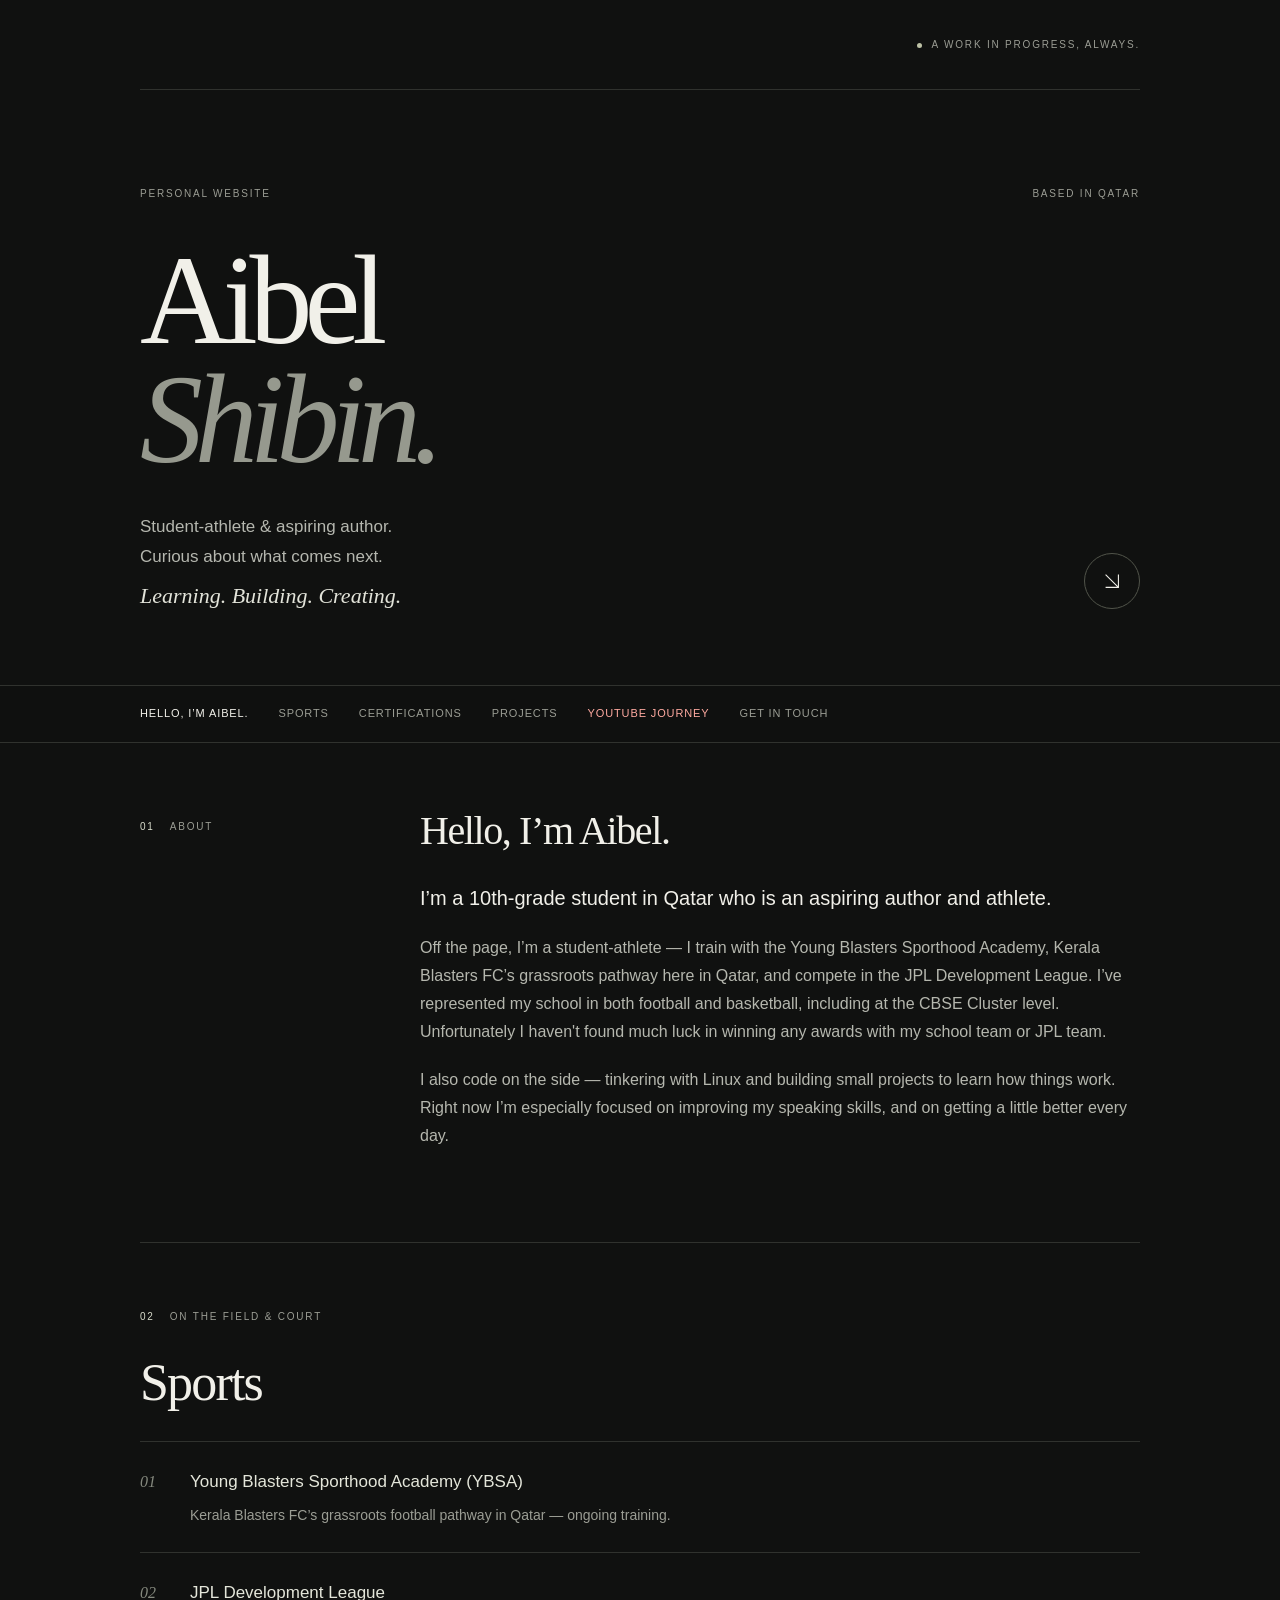
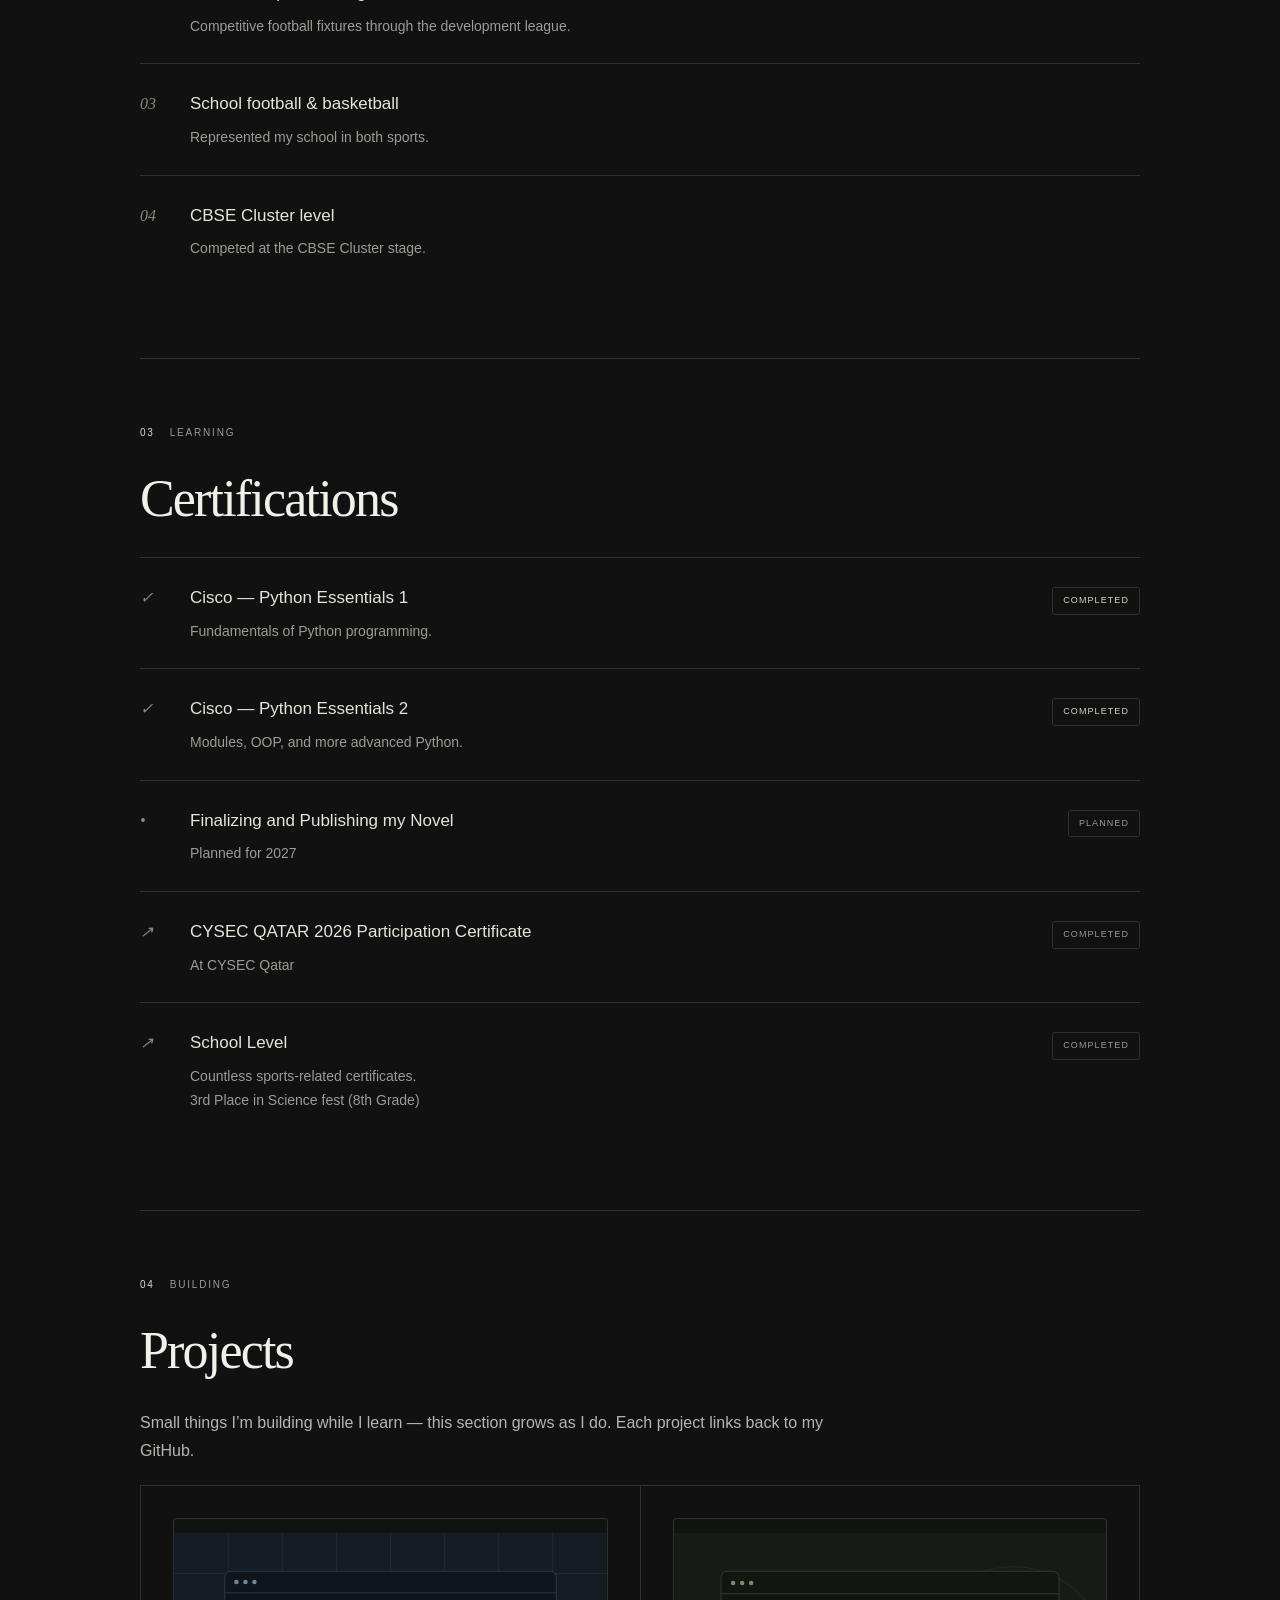
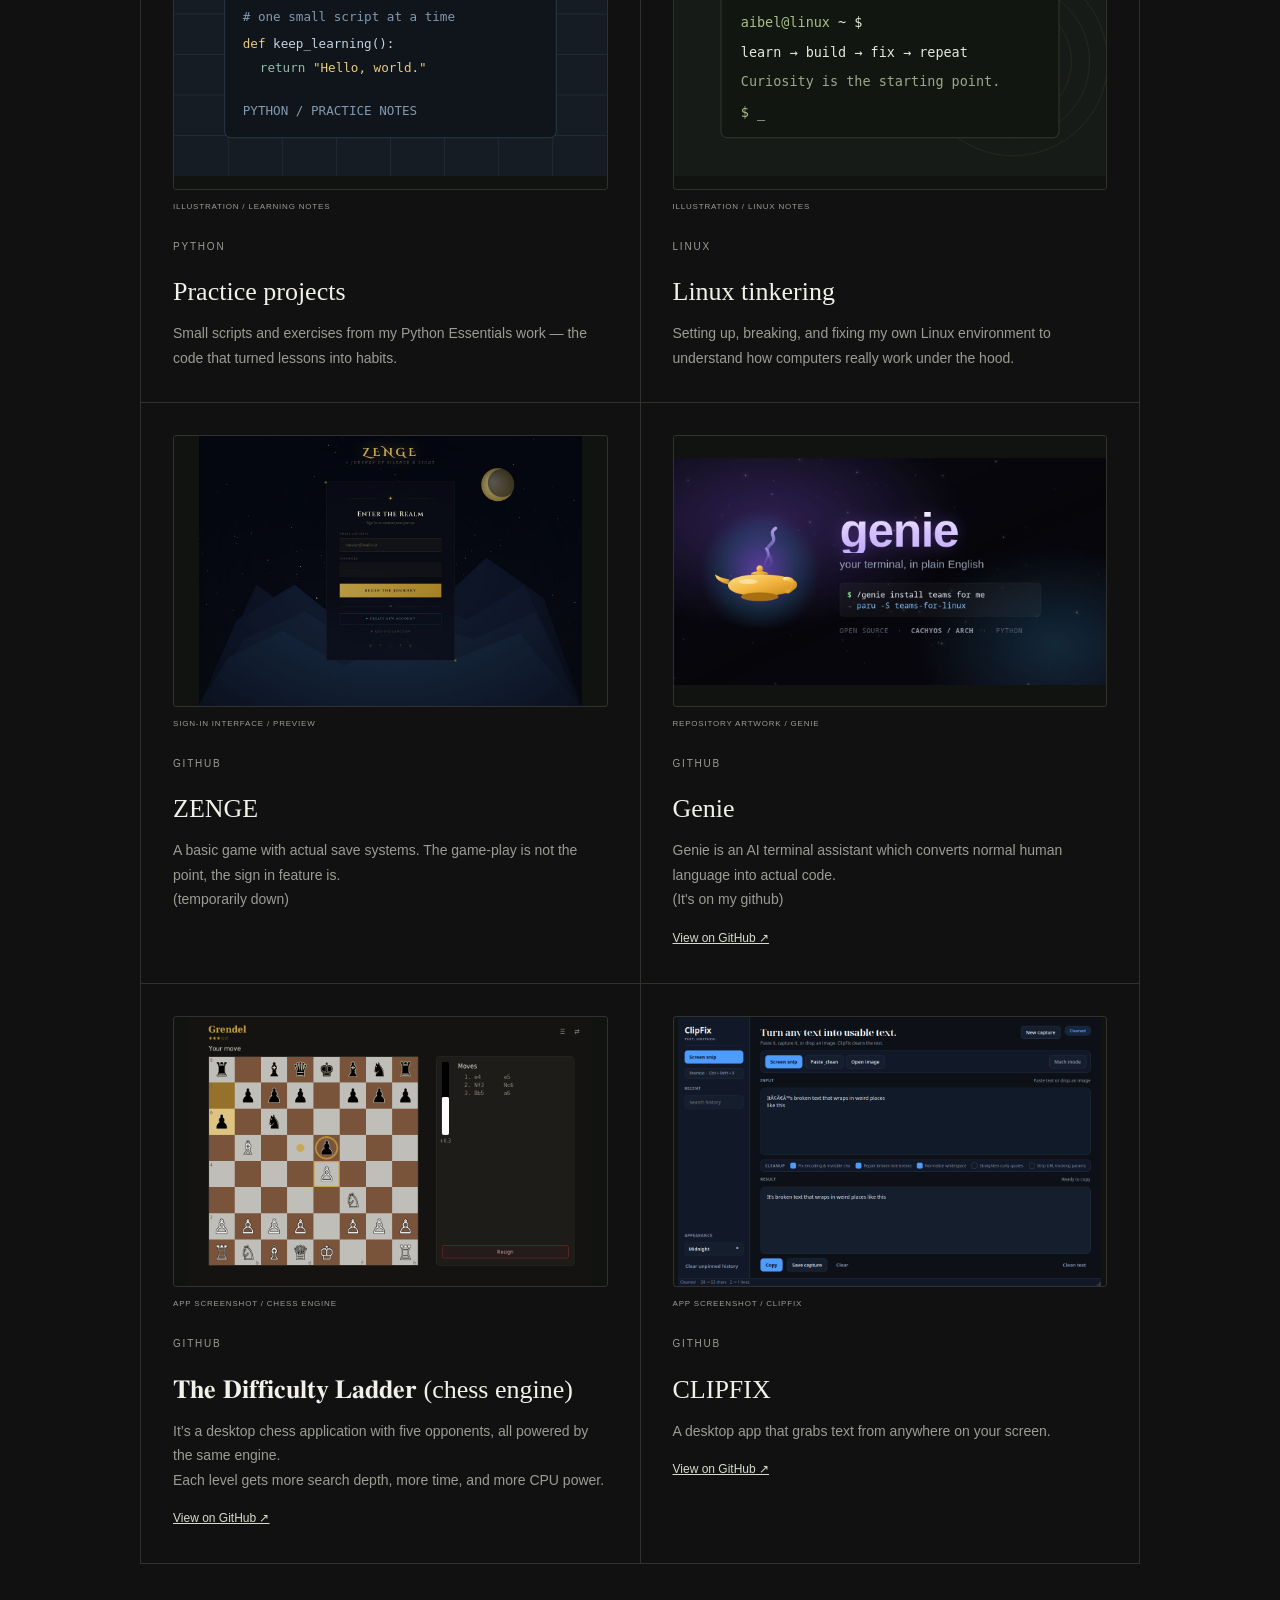
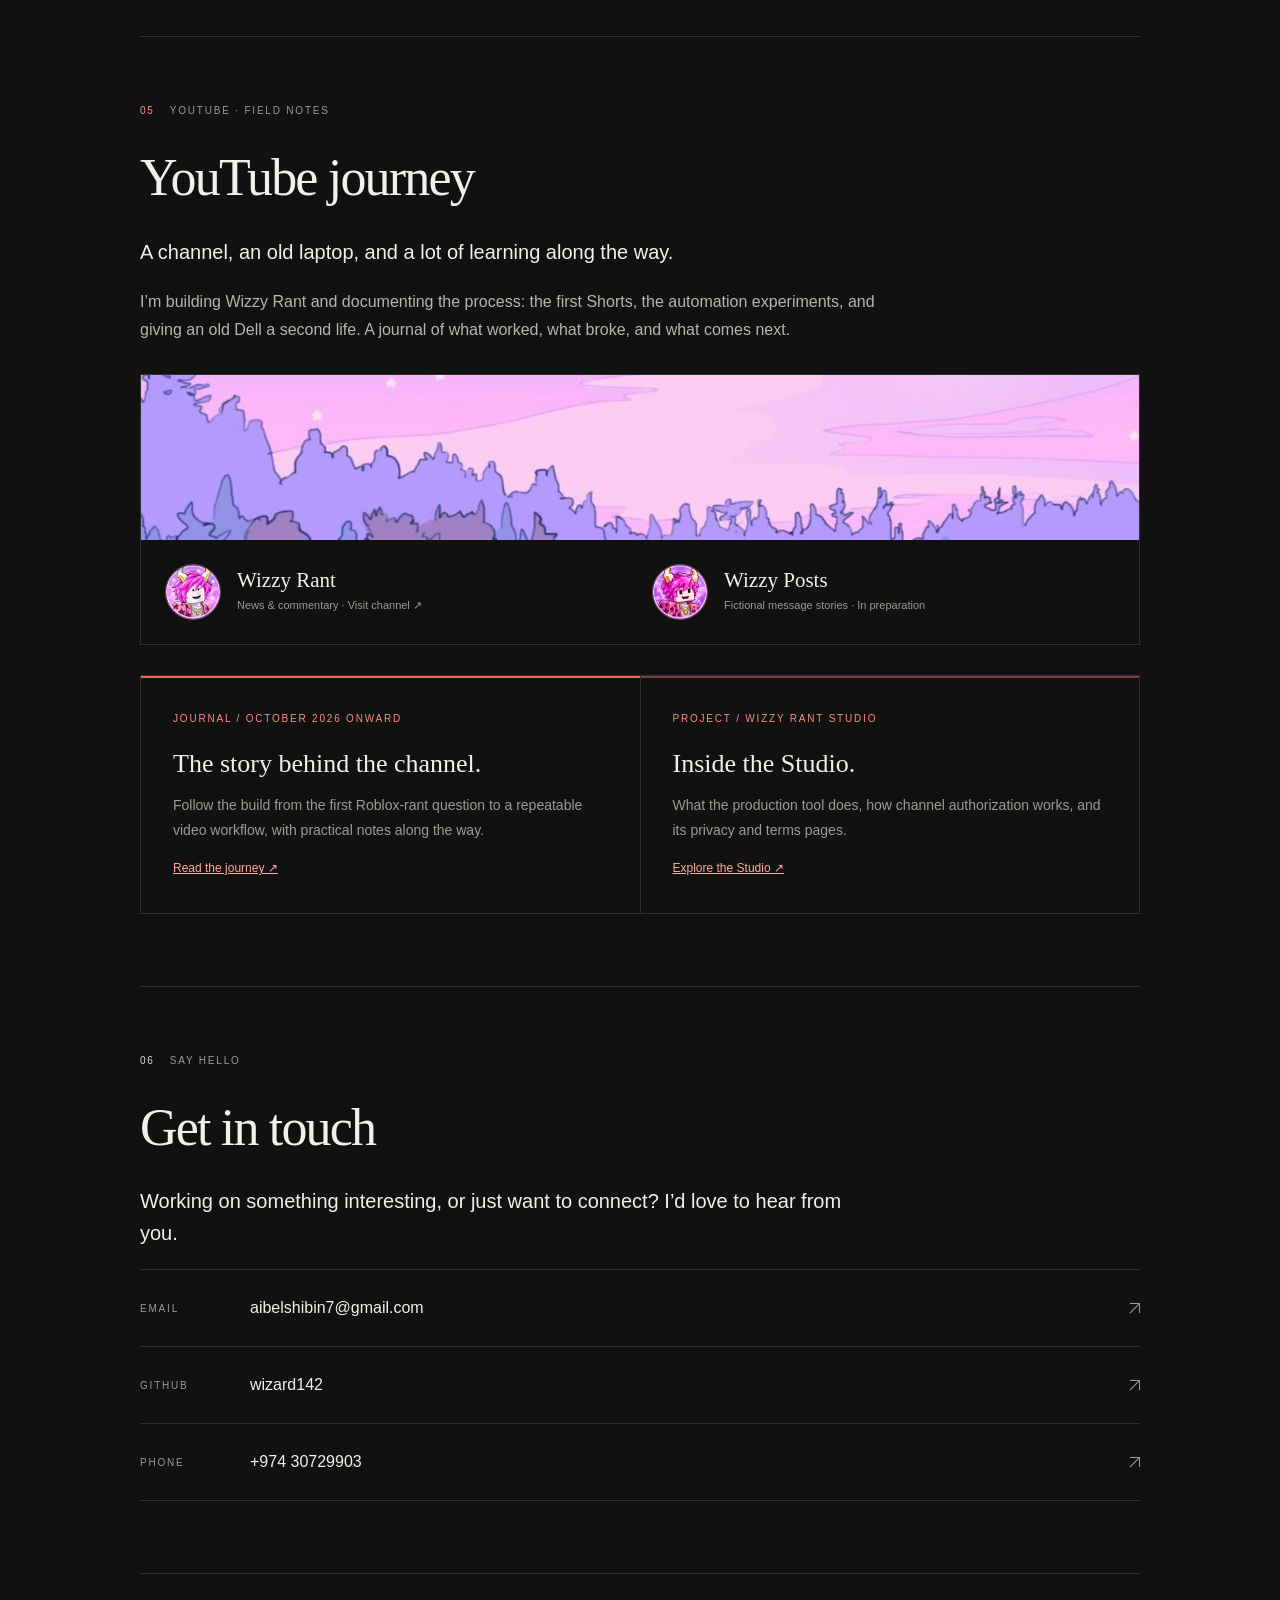
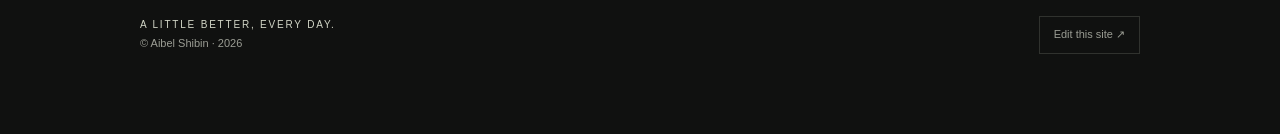
==== commit d197ab92: "Add project screenshots and channel artwork to the portfolio and journal" ====
--- a/index.html
+++ b/index.html
@@ -1,9 +1,10 @@
 <!DOCTYPE html>
-<html lang="en"><head><meta charset="UTF-8"><meta name="viewport" content="width=device-width, initial-scale=1"><meta name="description" content="Aibel Shibin — student-athlete, aspiring author, and coder in Qatar."><meta name="site-revision" content="dark-editor-20261018-youtube-v1"><meta name="theme-color" content="#101110"><title>Aibel Shibin — Learning. Building. Creating.</title><style>
+<html lang="en"><head><meta charset="UTF-8"><meta name="viewport" content="width=device-width, initial-scale=1"><meta name="description" content="Aibel Shibin — student-athlete, aspiring author, and coder in Qatar."><meta name="site-revision" content="dark-editor-20261018-images-v1"><meta name="theme-color" content="#101110"><title>Aibel Shibin — Learning. Building. Creating.</title><style>
 :root{color-scheme:dark;--bg:#101110;--surface:#171817;--white:#f1f0e9;--muted:#9b9d94;--line:#30322e;--max:1080px}
 *{box-sizing:border-box}html{scroll-behavior:smooth;scroll-padding-top:90px}body{margin:0;background:var(--bg);color:var(--white);font:16px/1.75 Arial,Helvetica,sans-serif}::selection{background:#dbddca;color:#101110}a{color:inherit}button,input,select{font:inherit}button,a,input,select,[contenteditable]{outline-offset:5px}button{cursor:pointer}button:focus-visible,a:focus-visible,input:focus-visible,select:focus-visible{outline:2px solid var(--white)}.wrap{max-width:var(--max);margin:auto;padding:0 40px}.topbar{display:flex;flex-wrap:wrap;justify-content:space-between;align-items:center;min-height:90px;border-bottom:1px solid var(--line)}.brand{text-decoration:none;font:italic 25px Georgia,serif}.small,.eyebrow,.tag,.c-label,.motto{font-size:10px;letter-spacing:.18em;text-transform:uppercase}.small{color:var(--muted)}.topbar .small:before{content:'';display:inline-block;width:5px;height:5px;background:#bdc2a6;border-radius:50%;margin-right:10px}.hero{padding:95px 0 76px;position:relative}.hero-meta{display:flex;justify-content:space-between;color:var(--muted);margin-bottom:38px}.hero h1{font:normal clamp(65px,11vw,126px)/.95 Georgia,serif;letter-spacing:-.065em;margin:0 0 32px;max-width:800px}.hero h1 span{color:#96998e;font-style:italic}.hero-bottom{display:flex;justify-content:space-between;align-items:end;gap:40px}.headline{color:#b5b7af;max-width:400px;font-size:17px;margin:0}.hero-note{font:italic 22px Georgia,serif;margin:12px 0 0;color:#e2e3d9}.hero-arrow{display:grid;place-items:center;width:56px;height:56px;border:1px solid #51544a;border-radius:50%;text-decoration:none;font-size:24px;transition:background .2s}.hero-arrow:hover{background:var(--surface)}nav{position:sticky;top:0;z-index:10;background:#101110f2;backdrop-filter:blur(16px);border-top:1px solid var(--line);border-bottom:1px solid var(--line)}nav .wrap{display:flex;gap:30px;overflow:auto;padding-top:18px;padding-bottom:18px}nav a{font-size:11px;letter-spacing:.08em;text-transform:uppercase;text-decoration:none;color:var(--muted);white-space:nowrap}nav a:hover,nav a.active{color:var(--white)}main section{position:relative;padding:65px 0 72px;border-bottom:1px solid var(--line);display:flow-root}.eyebrow{color:var(--muted);margin:0 0 28px;display:flex;gap:15px}.num{color:#d7dbca;font-variant-numeric:tabular-nums}h2{font:normal clamp(32px,5vw,52px)/1.15 Georgia,serif;letter-spacing:-.035em;margin:0 0 28px}main section>p:not(.eyebrow){max-width:740px;color:#b5b7ae}p{margin:0 0 20px}p.lead{color:var(--white)!important;font-size:20px;line-height:1.6}.clean{list-style:none;padding:0;margin:0}.clean li{position:relative;display:flex;gap:25px;align-items:baseline;padding:25px 0;border-top:1px solid var(--line)}.mark{color:#85897e;font:italic 16px Georgia,serif;min-width:25px}.body{flex:1}.body strong{font-size:17px;font-weight:normal;color:#e4e6da}.body>span{display:block;color:var(--muted);font-size:14px;margin-top:6px}.status{font-size:9px;text-transform:uppercase;letter-spacing:.12em;color:var(--muted);white-space:nowrap;border:1px solid var(--line);padding:5px 10px;border-radius:3px}.status.done{color:#d4dbc1}.cards{display:grid;grid-template-columns:1fr 1fr;gap:1px;background:var(--line);border:1px solid var(--line)}.card{background:var(--bg);position:relative;padding:32px;transition:background .2s}.card:hover{background:var(--surface)}.tag{display:block;color:var(--muted);margin-bottom:22px}.card h3{font:normal 26px Georgia,serif;margin:0 0 14px}.card p{font-size:14px;color:var(--muted);margin:0}.contact-grid{border-top:1px solid var(--line)}.contact-row{position:relative;display:flex;gap:20px;align-items:center;padding:24px 0;border-bottom:1px solid var(--line);text-decoration:none}.c-label{min-width:90px;color:var(--muted)}.c-val{flex:1;overflow-wrap:anywhere}.c-arrow{color:var(--muted);display:block;width:10px;height:10px;border-top:1px solid;border-right:1px solid;position:relative}.c-arrow:after{content:"";position:absolute;width:13px;height:1px;background:currentColor;transform:rotate(-45deg);top:4px;right:-2px}footer{padding:42px 0 80px;display:flex;justify-content:space-between;gap:25px;color:var(--muted);font-size:11px}footer p{margin:0}.motto{color:#d2d6c7}.editor-launch{background:none;border:1px solid var(--line);color:var(--muted);padding:8px 14px;font-size:11px}.editor-launch:hover{color:var(--white)}.editor-only{display:none}body.editing .editor-only{display:flex}body.editing{padding-bottom:150px}body.editing [contenteditable=true]{outline:1px dashed #656958;outline-offset:5px;border-radius:2px}body.editing [contenteditable=true]:focus{outline:1px solid #d4dbc1}body.editing section{padding-top:95px}.section-tools{position:absolute;top:25px;left:0;right:0;gap:6px;flex-wrap:wrap}.tool{font-size:11px;background:var(--surface);border:1px solid #45483f;color:var(--white);padding:7px 11px;border-radius:3px}.tool:hover{background:#30332b}.danger{color:#e5b7ab}.block-tools{gap:4px;margin:12px 0;clear:both;flex-wrap:wrap}.block-tools .tool{font-size:10px;padding:4px 9px}.editor-bar{position:fixed;bottom:16px;left:50%;transform:translateX(-50%);z-index:30;background:#23261fee;border:1px solid #535849;backdrop-filter:blur(15px);padding:14px 18px;width:min(950px,calc(100% - 32px));gap:8px;align-items:center;flex-wrap:wrap;box-shadow:0 20px 60px #0008}.editor-bar .hint{width:100%;font-size:11px;color:#b4b9a6;margin:0}.primary{background:#e3e7d5;color:#151710;border-color:#e3e7d5}.editor-state{font-size:10px;color:#c5ceb3;margin-right:auto}.toast{position:fixed;top:18px;left:50%;transform:translateX(-50%);z-index:80;background:#e3e7d5;color:#141610;padding:12px 20px;font-size:13px;max-width:90vw}.toast:empty{display:none}dialog{background:var(--surface);color:var(--white);border:1px solid #505448;padding:30px;width:min(430px,calc(100% - 32px))}dialog::backdrop{background:#000b}dialog h2{font-size:30px}dialog p{font-size:13px;color:var(--muted)}dialog label{display:block;font-size:12px;margin:14px 0 6px}dialog input,dialog select{width:100%;background:var(--bg);color:var(--white);border:1px solid #505448;padding:11px}dialog .actions{display:flex;gap:8px;margin-top:24px}.entry-link{display:inline-block;margin-top:16px;color:#d7dbcb;font-size:12px}body.editing .status{cursor:pointer}body.editing .hero,body.editing footer{border:1px dashed var(--line)}
 @media(min-width:900px){#about{padding-left:280px}#about .eyebrow{position:absolute;left:0;top:75px}#about h2{font-size:40px}}@media(max-width:600px){.wrap{padding:0 22px}.topbar{min-height:75px}.topbar .small{font-size:8px}.hero{padding:60px 0}.hero-meta{font-size:9px}.hero h1{font-size:clamp(58px,15vw,86px)}.hero-bottom{gap:15px}.headline{font-size:15px}.hero-note{font-size:18px}nav .wrap{gap:24px}main section{padding:45px 0}.cards{grid-template-columns:1fr}.card{padding:26px}.clean li{gap:12px;flex-wrap:wrap}.status{margin-left:37px}.contact-row{gap:10px}.c-label{min-width:60px;font-size:9px}.c-val{font-size:13px}footer{flex-wrap:wrap}.editor-bar{bottom:8px;padding:10px}.tool{padding:7px 9px}.editor-state{width:100%}body.editing{padding-bottom:210px}body.editing #about .eyebrow{position:static}body.editing #about{padding-left:0}}@media(prefers-reduced-motion:reduce){html{scroll-behavior:auto}*{transition:none!important}}
 .youtube-section>.eyebrow .num,.youtube-section .tag{color:#ff8e84}.youtube-section .entry-link{color:#ffaaa1}.youtube-section .card:first-child{border-top:2px solid #ff6259}.youtube-section .card:last-child{border-top:2px solid #75403b}nav a[href="#youtube"]{color:#ffaaa1}
+.project-visual{margin:0 0 24px}.project-visual img{display:block;width:100%;height:auto;aspect-ratio:16/10;object-fit:contain;background:#101310;border:1px solid var(--line);border-radius:3px}.project-visual figcaption{font-size:8px;letter-spacing:.1em;text-transform:uppercase;color:var(--muted);padding-top:10px}.channel-showcase{border:1px solid var(--line);margin:30px 0}.channel-banner{display:block;width:100%;height:auto;aspect-ratio:1138/188;object-fit:cover}.channel-identities{display:grid;grid-template-columns:1fr 1fr;gap:24px;padding:24px}.channel-identity{display:flex;align-items:center;gap:16px;text-decoration:none;min-width:0}.channel-identity img{border-radius:50%;width:56px;height:56px;object-fit:cover;border:1px solid #66504b;flex:none}.channel-identity strong{display:block;font:normal 21px Georgia,serif}.channel-identity small{display:block;color:var(--muted);font-size:11px;margin-top:3px}.channel-identity:hover strong{color:#ffaaa1}@media(max-width:600px){.channel-identities{grid-template-columns:1fr;padding:20px}.channel-identity strong{font-size:20px}}
 </style></head><body class="">
 <div class="wrap"><div class="topbar" id="topbar"><a class="brand editable" href="#" spellcheck="true"><br></a><span class="small editable" spellcheck="true">A work in progress, always.</span></div>
 <header class="hero" id="hero"><div class="hero-meta small"><span class="editable" spellcheck="true">Personal WEbsite</span><span class="editable" spellcheck="true">Based in Qatar</span></div><h1 class="editable" spellcheck="true">Aibel<br><span>Shibin.</span></h1><div class="hero-bottom"><div><p class="headline editable" spellcheck="true">Student-athlete &amp; aspiring author.<br>Curious about what comes next.</p><p class="hero-note editable" spellcheck="true">Learning. Building. Creating.</p></div><a class="hero-arrow" href="#about" aria-label="Explore the site"><svg viewBox="0 0 24 24" width="22" height="22" fill="none" stroke="currentColor" stroke-width="1.2" aria-hidden="true"><path d="M5 5l14 14M5 19h14V5"></path></svg></a></div></header></div>
@@ -82,26 +83,26 @@
       <h2 class="reveal editable" spellcheck="true">Projects</h2>
       <p class="reveal editable" spellcheck="true">Small things I’m building while I learn — this section grows as I do. Each project links back to my GitHub.</p>
       <div class="cards reveal" data-list="projects">
-        <div class="card">
+        <div class="card"><figure class="project-visual"><img src="assets/projects/python.svg" alt="Illustrated Python practice code window" width="960" height="600" loading="lazy" decoding="async"><figcaption>Illustration / learning notes</figcaption></figure>
           <span class="tag editable" spellcheck="true">Python</span>
           <h3 class="editable" spellcheck="true">Practice projects</h3>
           <p class="editable" spellcheck="true">Small scripts and exercises from my Python Essentials work — the code that turned lessons into habits.</p>
         </div>
-        <div class="card">
+        <div class="card"><figure class="project-visual"><img src="assets/projects/linux.svg" alt="Illustrated Linux terminal for personal tinkering" width="960" height="600" loading="lazy" decoding="async"><figcaption>Illustration / Linux notes</figcaption></figure>
           <span class="tag editable" spellcheck="true">Linux</span>
           <h3 class="editable" spellcheck="true">Linux tinkering</h3>
           <p class="editable" spellcheck="true">Setting up, breaking, and fixing my own Linux environment to understand how computers really work under the hood.</p>
         </div>
 
-      <div class="card">
+      <div class="card"><figure class="project-visual"><img src="assets/projects/zenge.jpg" alt="Zenge sign-in screen with a starry mountain background" width="960" height="600" loading="lazy" decoding="async"><figcaption>Sign-in interface / preview</figcaption></figure>
     <span class="tag editable" spellcheck="true">GITHUB</span>
     <h3 class="editable" spellcheck="true">ZENGE</h3>
     <p class="editable" spellcheck="true">A basic game with actual save systems. The game-play is not the point, the sign in feature is.<br>(temporarily down)</p>
-  </div><div class="card">
+  </div><div class="card"><figure class="project-visual"><img src="assets/projects/genie.jpg" alt="Genie lamp and plain-English terminal command example" width="960" height="600" loading="lazy" decoding="async"><figcaption>Repository artwork / Genie</figcaption></figure>
     <span class="tag editable" spellcheck="true">GITHUB</span>
     <h3 class="editable" spellcheck="true">Genie</h3>
     <p class="editable" spellcheck="true">Genie is an AI terminal assistant which converts normal human language into actual code.<br>(It's on my github)</p>
-  </div><div class="card"><span class="tag editable" spellcheck="true">GITHUB</span><h3 class="editable" spellcheck="true">𝐓𝐡𝐞 𝐃𝐢𝐟𝐟𝐢𝐜𝐮𝐥𝐭𝐲 𝐋𝐚𝐝𝐝𝐞𝐫 (chess engine)</h3><p class="editable" spellcheck="true">It’s a desktop chess application with five opponents, all powered by the same engine.<br>Each level gets more search depth, more time, and more CPU power.</p></div><div class="card"><span class="tag editable" spellcheck="true">GIthub</span><h3 class="editable" spellcheck="true">CLIPFIX</h3><p class="editable" spellcheck="true">A desktop app that grabs text from anywhere on your screen.</p></div></div>
+  <a class="entry-link" href="https://github.com/wizard142/genie" target="_blank" rel="noopener noreferrer">View on GitHub ↗</a></div><div class="card"><figure class="project-visual"><img src="assets/projects/chess.png" alt="Difficulty Ladder chess board and opponent interface" width="960" height="600" loading="lazy" decoding="async"><figcaption>App screenshot / chess engine</figcaption></figure><span class="tag editable" spellcheck="true">GITHUB</span><h3 class="editable" spellcheck="true">𝐓𝐡𝐞 𝐃𝐢𝐟𝐟𝐢𝐜𝐮𝐥𝐭𝐲 𝐋𝐚𝐝𝐝𝐞𝐫 (chess engine)</h3><p class="editable" spellcheck="true">It’s a desktop chess application with five opponents, all powered by the same engine.<br>Each level gets more search depth, more time, and more CPU power.</p><a class="entry-link" href="https://github.com/wizard142/difficulty-ladder-chess" target="_blank" rel="noopener noreferrer">View on GitHub ↗</a></div><div class="card"><figure class="project-visual"><img src="assets/projects/clipfix.png" alt="ClipFix dark interface showing text cleanup and screen capture tools" width="960" height="600" loading="lazy" decoding="async"><figcaption>App screenshot / ClipFix</figcaption></figure><span class="tag editable" spellcheck="true">GIthub</span><h3 class="editable" spellcheck="true">CLIPFIX</h3><p class="editable" spellcheck="true">A desktop app that grabs text from anywhere on your screen.</p><a class="entry-link" href="https://github.com/wizard142/clipfix" target="_blank" rel="noopener noreferrer">View on GitHub ↗</a></div></div>
 
     </section>
 
@@ -111,6 +112,7 @@
       <h2 class="editable">YouTube journey</h2>
       <p class="lead editable">A channel, an old laptop, and a lot of learning along the way.</p>
       <p class="editable">I’m building Wizzy Rant and documenting the process: the first Shorts, the automation experiments, and giving an old Dell a second life. A journal of what worked, what broke, and what comes next.</p>
+<div class="channel-showcase"><img class="channel-banner" src="assets/channels/wizzy-rant-banner.jpg" width="1138" height="188" alt="Wizzy Rant channel banner" loading="lazy" decoding="async"><div class="channel-identities"><a class="channel-identity" href="https://www.youtube.com/@Wizzy-Rant" target="_blank" rel="noopener noreferrer"><img src="assets/channels/wizzy-rant-avatar.jpg" width="56" height="56" alt="" loading="lazy"><span><strong>Wizzy Rant</strong><small>News &amp; commentary · Visit channel ↗</small></span></a><div class="channel-identity"><img src="assets/channels/wizzy-posts-avatar.png" width="56" height="56" alt="" loading="lazy"><span><strong>Wizzy Posts</strong><small>Fictional message stories · In preparation</small></span></div></div></div>
       <div class="cards" data-list="youtube">
         <div class="card"><span class="tag editable">Journal / October 2026 onward</span><h3 class="editable">The story behind the channel.</h3><p class="editable">Follow the build from the first Roblox-rant question to a repeatable video workflow, with practical notes along the way.</p><a class="entry-link" href="youtube/">Read the journey ↗</a></div>
         <div class="card"><span class="tag editable">Project / Wizzy Rant Studio</span><h3 class="editable">Inside the Studio.</h3><p class="editable">What the production tool does, how channel authorization works, and its privacy and terms pages.</p><a class="entry-link" href="wizzy-rant-studio/">Explore the Studio ↗</a></div>
